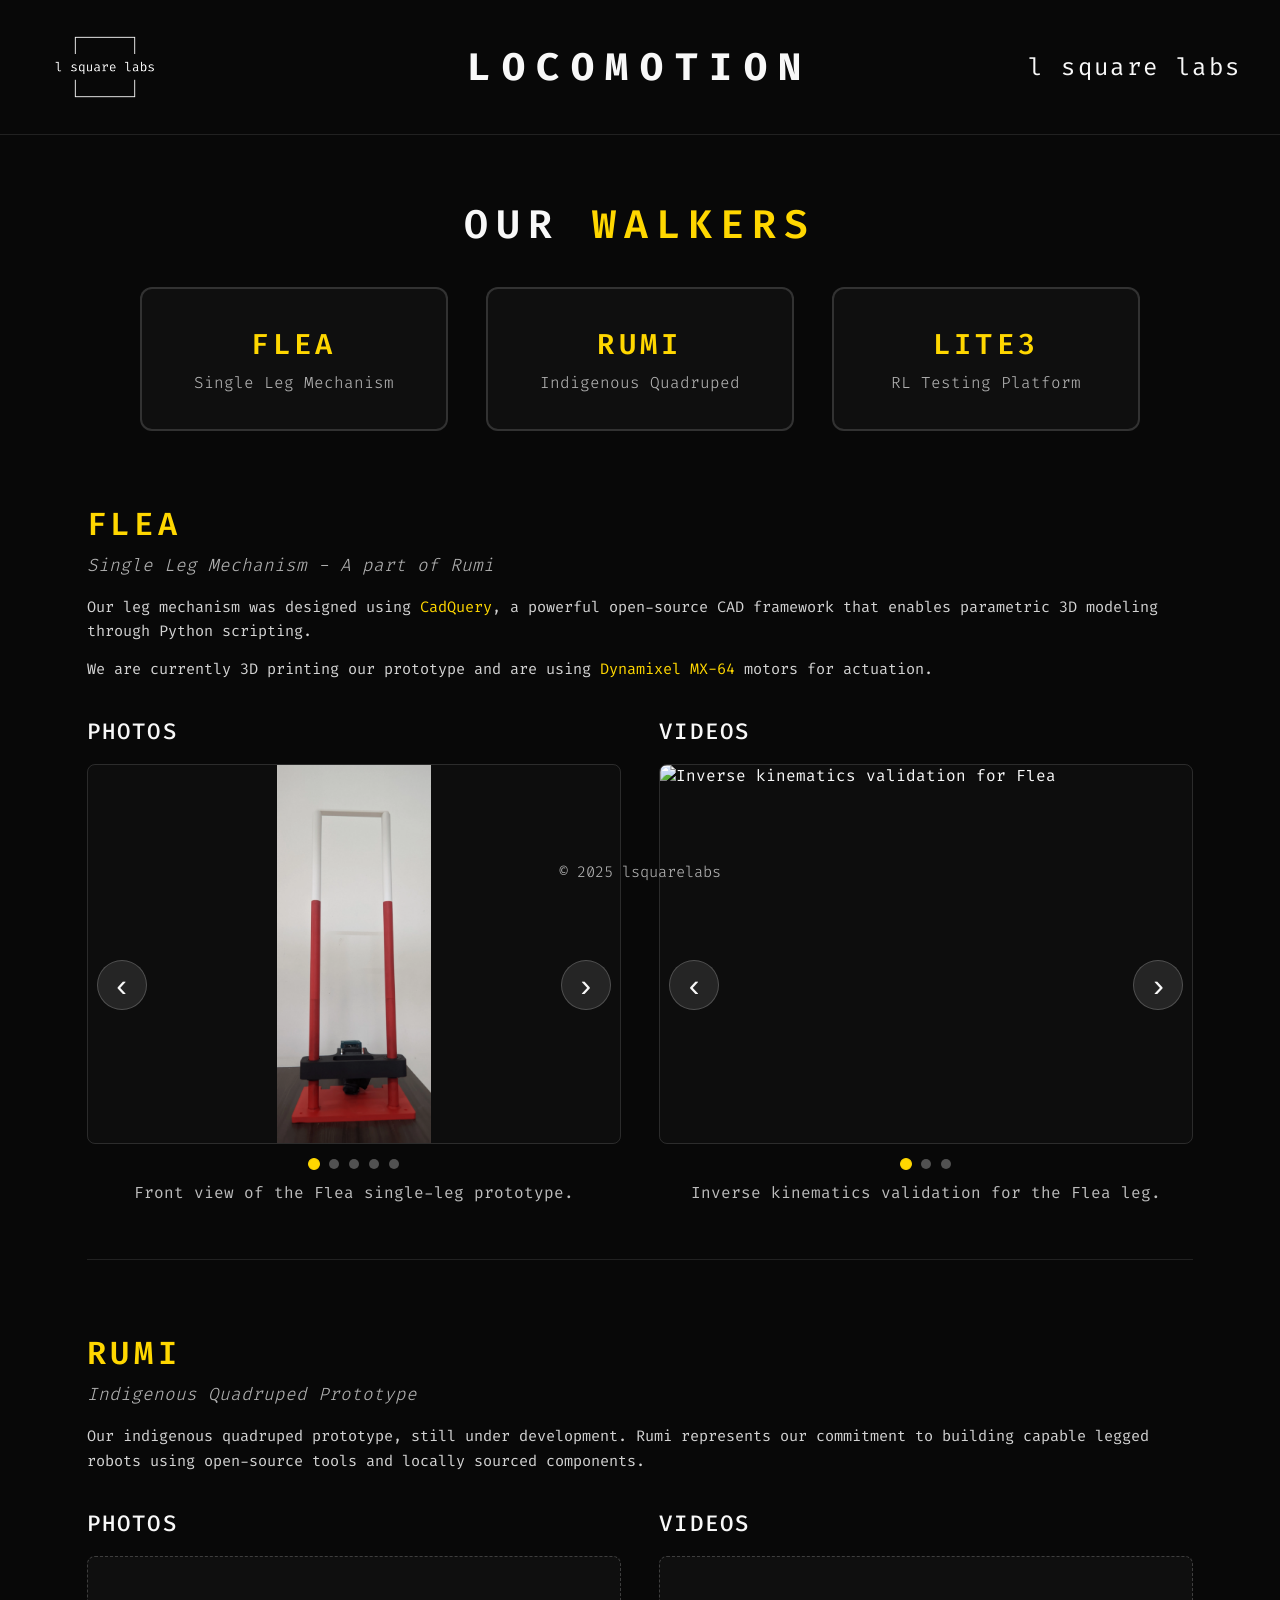
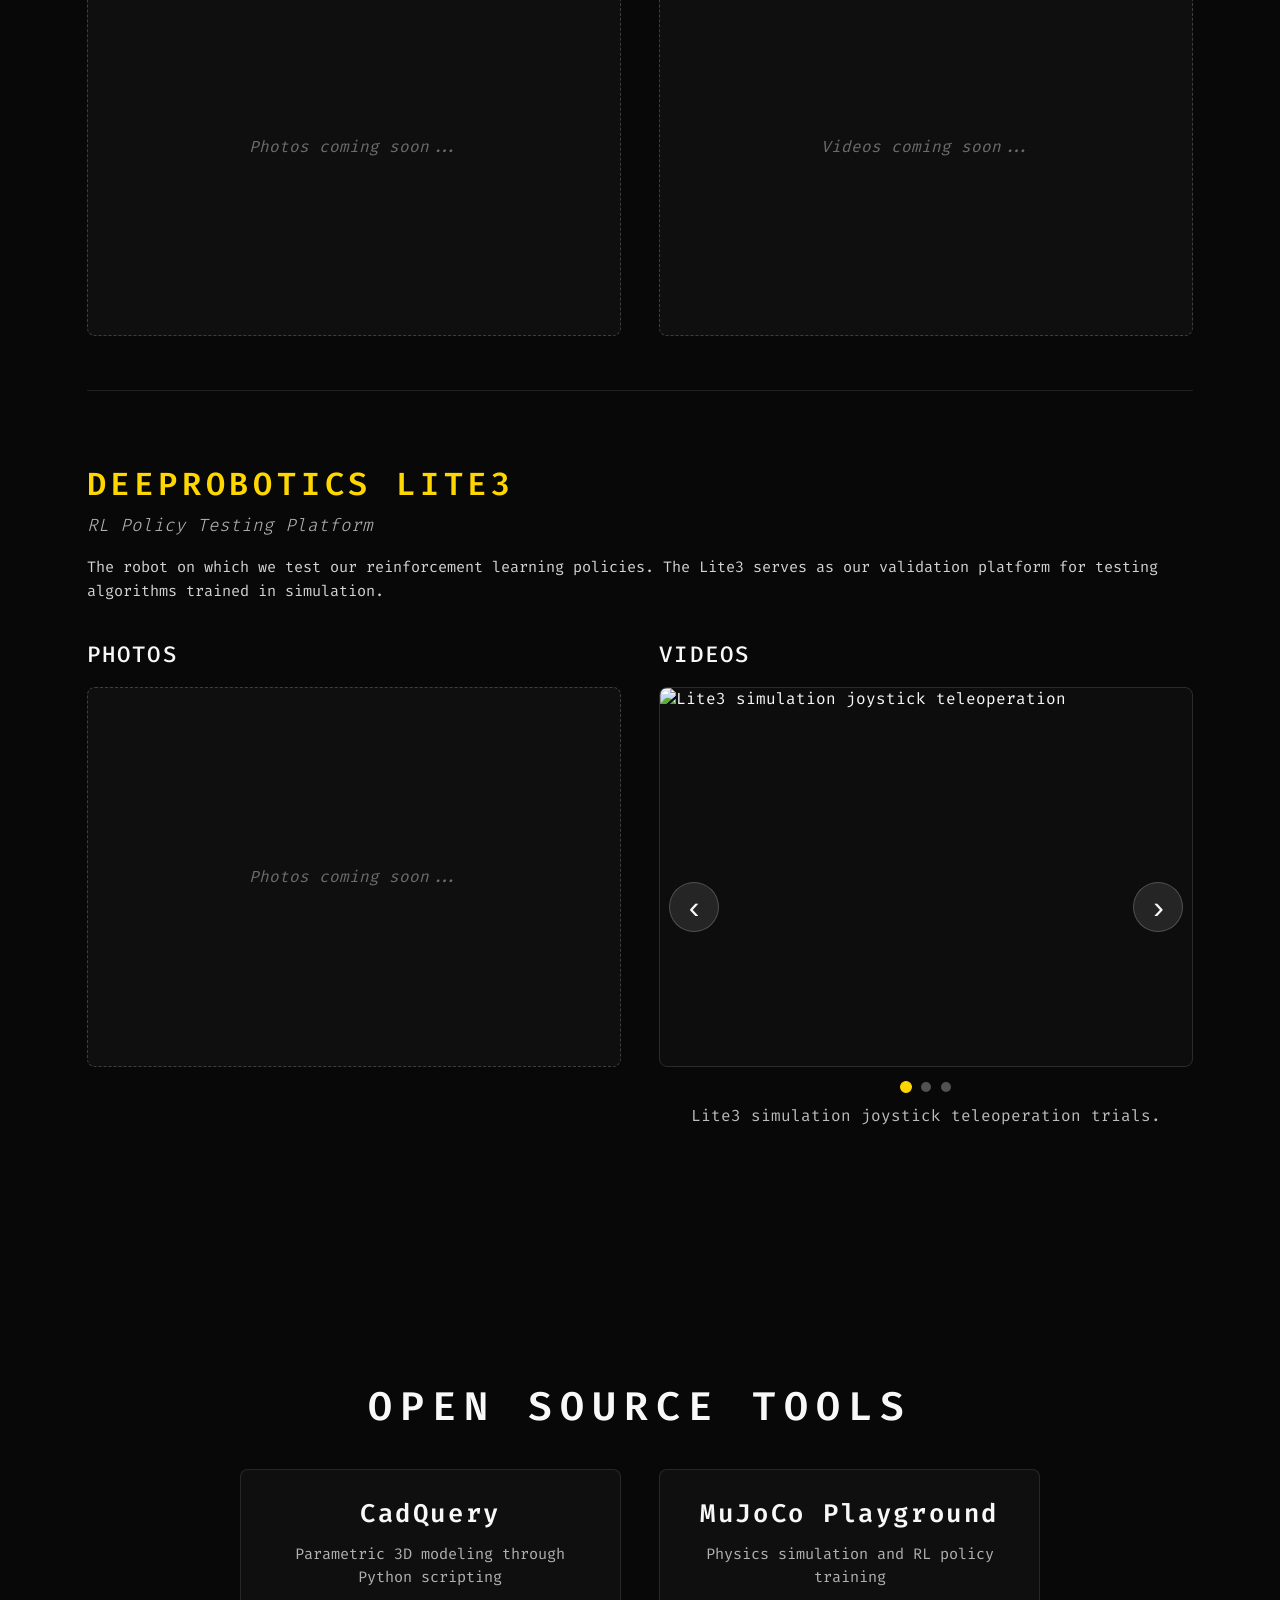
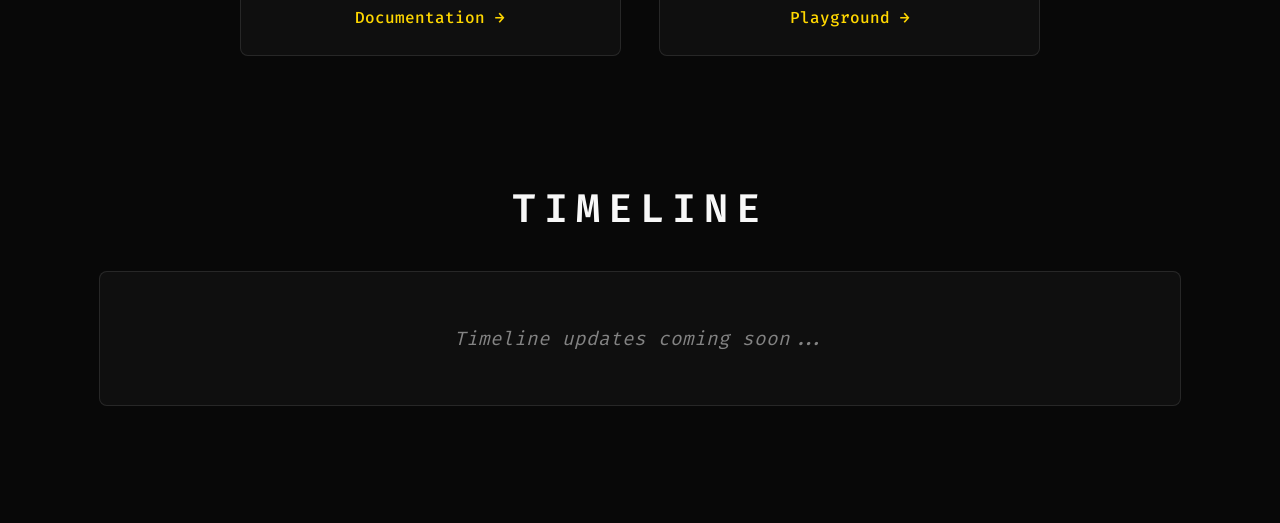
==== index.html @ 4b397a07 "updated projects" ====
<!DOCTYPE html>
<html lang="en">
<head>
    <meta charset="UTF-8">
    <meta name="viewport" content="width=device-width, initial-scale=1.0">
    <title>L Square Labs</title>
    <link rel="preconnect" href="https://fonts.googleapis.com">
    <link rel="preconnect" href="https://fonts.gstatic.com" crossorigin>
    <link href="https://fonts.googleapis.com/css2?family=Fira+Code:wght@300;400;500;600;700&display=swap" rel="stylesheet">
    <link rel="stylesheet" href="styles.css">
</head>
<body>
    <header class="logo">
        <img src="assets/logofinal.png" alt="L Square Labs">
        <h1 class="header-title" id="locomotion-title">LOCOMOTION</h1>
        <span class="logo-text">l square labs</span>
    </header>

    <main class="main-content">
        <!-- Hardware Projects -->
        <section class="hardware-section">
            <h2 class="section-title">Our <span class="gold-text">Walkers</span></h2>

            <!-- Project Navigation -->
            <div class="project-nav">
                <a href="#flea" class="project-nav-card">
                    <h3>Flea</h3>
                    <p>Single Leg Mechanism</p>
                </a>
                <a href="#rumi" class="project-nav-card">
                    <h3>Rumi</h3>
                    <p>Indigenous Quadruped</p>
                </a>
                <a href="#lite3" class="project-nav-card">
                    <h3>Lite3</h3>
                    <p>RL Testing Platform</p>
                </a>
            </div>

            <!-- Single Leg / Flea -->
            <div class="project-container" id="flea">
                <div class="project-header">
                    <h3 class="hardware-title">Flea</h3>
                    <p class="hardware-subtitle">Single Leg Mechanism - A part of Rumi</p>
                </div>
                <div class="project-description">
                    <p>Our leg mechanism was designed using <a href="https://cadquery.readthedocs.io/en/latest/" target="_blank" rel="noopener">CadQuery</a>, a powerful open-source CAD framework that enables parametric 3D modeling through Python scripting.</p>
                    <p>We are currently 3D printing our prototype and are using <a href="https://emanual.robotis.com/docs/en/dxl/mx/mx-64-2/" target="_blank" rel="noopener">Dynamixel MX-64</a> motors for actuation.</p>
                </div>
                <div class="project-media">
                    <div class="media-section photos">
                        <h4 class="media-title">Photos</h4>
                        <div class="carousel" data-carousel="flea-photos">
                            <button class="carousel-btn carousel-btn-left" aria-label="Previous image">‹</button>
                            <div class="carousel-container">
                                <img src="assets/leg/images/front_1.webp" alt="Front view of the Flea leg assembly" class="carousel-img active" data-caption="Front view of the Flea single-leg prototype.">
                                <img src="assets/leg/images/side_1.webp" alt="Side profile of Flea linkage" class="carousel-img" data-caption="Side profile highlighting the linkage geometry.">
                                <img src="assets/leg/images/side_2.webp" alt="Alternate side profile of Flea" class="carousel-img" data-caption="Alternate angle showcasing actuator placement.">
                                <img src="assets/leg/images/sit_1.webp" alt="Flea seated pose" class="carousel-img" data-caption="Flea demonstrating full range in a seated pose.">
                                <img src="assets/leg/images/quad_leg_parts.webp" alt="Exploded view of Flea components" class="carousel-img" data-caption="Exploded layout of the machined and printed components.">
                            </div>
                            <button class="carousel-btn carousel-btn-right" aria-label="Next image">›</button>
                            <div class="carousel-indicators"></div>
                            <div class="carousel-caption"></div>
                        </div>
                    </div>
                    <div class="media-section videos">
                        <h4 class="media-title">Videos</h4>
                        <div class="carousel" data-carousel="flea-gifs">
                            <button class="carousel-btn carousel-btn-left" aria-label="Previous clip">‹</button>
                            <div class="carousel-container">
                                <img src="assets/leg/gifs/inv_kine_final.gif" alt="Inverse kinematics validation for Flea" class="carousel-img active" loading="lazy" data-caption="Inverse kinematics validation for the Flea leg.">
                                <img src="assets/leg/gifs/sim2realalone.gif" alt="Sim-to-real test for single leg balancing" class="carousel-img" loading="lazy" data-caption="Sim-to-real transfer test: single leg balancing routine.">
                                <img src="assets/leg/gifs/sim2realboth.gif" alt="Dual-leg sim-to-real gait experiment" class="carousel-img" loading="lazy" data-caption="Dual-leg gait experiment comparing simulation and reality.">
                            </div>
                            <button class="carousel-btn carousel-btn-right" aria-label="Next clip">›</button>
                            <div class="carousel-indicators"></div>
                            <div class="carousel-caption"></div>
                        </div>
                    </div>
                </div>
            </div>

            <!-- Rumi -->
            <div class="project-container" id="rumi">
                <div class="project-header">
                    <h3 class="hardware-title">Rumi</h3>
                    <p class="hardware-subtitle">Indigenous Quadruped Prototype</p>
                </div>
                <div class="project-description">
                    <p>Our indigenous quadruped prototype, still under development. Rumi represents our commitment to building capable legged robots using open-source tools and locally sourced components.</p>
                </div>
                <div class="project-media">
                    <div class="media-section photos">
                        <h4 class="media-title">Photos</h4>
                        <div class="media-placeholder">
                            <p>Photos coming soon...</p>
                        </div>
                    </div>
                    <div class="media-section videos">
                        <h4 class="media-title">Videos</h4>
                        <div class="media-placeholder">
                            <p>Videos coming soon...</p>
                        </div>
                    </div>
                </div>
            </div>

            <!-- Lite3 -->
            <div class="project-container" id="lite3">
                <div class="project-header">
                    <h3 class="hardware-title">DeepRobotics Lite3</h3>
                    <p class="hardware-subtitle">RL Policy Testing Platform</p>
                </div>
                <div class="project-description">
                    <p>The robot on which we test our reinforcement learning policies. The Lite3 serves as our validation platform for testing algorithms trained in simulation.</p>
                </div>
                <div class="project-media">
                    <div class="media-section photos">
                        <h4 class="media-title">Photos</h4>
                        <div class="media-placeholder">
                            <p>Photos coming soon...</p>
                        </div>
                    </div>
                    <div class="media-section videos">
                        <h4 class="media-title">Videos</h4>
                        <div class="carousel" data-carousel="lite3-gifs">
                            <button class="carousel-btn carousel-btn-left" aria-label="Previous media">‹</button>
                            <div class="carousel-container">
                                <img src="assets/lite3/gifs/deep_robotics_sim_joystick.gif" alt="Lite3 simulation joystick teleoperation" class="carousel-img active" loading="lazy" data-caption="Lite3 simulation joystick teleoperation trials.">
                                <img src="assets/lite3/gifs/quad_deep_robotics_real_joystick.gif" alt="Lite3 real-world joystick teleoperation" class="carousel-img" loading="lazy" data-caption="Real-world joystick control session on Lite3.">
                                <img src="assets/lite3/gifs/Lite3Getup_rollout.gif" alt="Lite3 get-up rollout from prone position" class="carousel-img" loading="lazy" data-caption="Policy rollout: Lite3 autonomously recovers from a fall.">
                            </div>
                            <button class="carousel-btn carousel-btn-right" aria-label="Next media">›</button>
                            <div class="carousel-indicators"></div>
                            <div class="carousel-caption"></div>
                        </div>
                    </div>
                </div>
            </div>
        </section>

        <!-- Open Source Tools -->
        <section class="tools-section">
            <h2 class="section-title">Open Source Tools</h2>
            <div class="tools-grid">
                <div class="tool-card">
                    <h3 class="tool-name">CadQuery</h3>
                    <p class="tool-description">Parametric 3D modeling through Python scripting</p>
                    <a href="https://cadquery.readthedocs.io/en/latest/" target="_blank" rel="noopener" class="tool-link">Documentation →</a>
                </div>
                <div class="tool-card">
                    <h3 class="tool-name">MuJoCo Playground</h3>
                    <p class="tool-description">Physics simulation and RL policy training</p>
                    <a href="https://playground.mujoco.org/" target="_blank" rel="noopener" class="tool-link">Playground →</a>
                </div>
            </div>
        </section>

        <!-- Timeline -->
        <section class="timeline-section">
            <h2 class="section-title">Timeline</h2>
            <div class="timeline-placeholder">
                <p>Timeline updates coming soon...</p>
            </div>
        </section>
    </main>

    <footer class="footer">
        <p>&copy; 2025 lsquarelabs</p>
    </footer>

    <script src="script.js"></script>
</body>
</html>
---- styles.css ----
/* Reset and Base Styles */
* {
    margin: 0;
    padding: 0;
    box-sizing: border-box;
}

:root {
    --color-black: #080808;
    --color-white: #f8f8f8;
    --square-size: 25vw;
    --square-border-width: 0.2vw;
    --logo-width: 12vw;
    --header-height: 15vh;
    --spacing-x: 3vw;
    --spacing-y: 3vh;
}

body {
    background-color: var(--color-black);
    color: var(--color-white);
    font-family: 'Fira Code', monospace;
    cursor: url('data:image/svg+xml;utf8,<svg xmlns="http://www.w3.org/2000/svg" width="24" height="24" viewBox="0 0 24 24" fill="%23f8f8f8" stroke="%23080808" stroke-width="0.5"><path d="M5.5 3.21V20.8c0 .45.54.67.85.35l4.86-4.86a.5.5 0 0 1 .35-.15h6.87a.5.5 0 0 0 .35-.85L6.35 2.85a.5.5 0 0 0-.85.35z"/></svg>') 0 0, auto;
    min-height: 100vh;
    width: 100vw;
}

/* Logo Styles */
.logo {
    position: fixed;
    top: 0;
    left: 0;
    width: 100vw;
    height: var(--header-height);
    display: flex;
    align-items: center;
    justify-content: space-between;
    padding-left: var(--spacing-x);
    padding-right: var(--spacing-x);
    z-index: 100;
    background-color: var(--color-black);
    border-bottom: 1px solid rgba(248, 248, 248, 0.1);
}

.logo img {
    height: 100%;
    width: auto;
    display: block;
    object-fit: contain;
}

.header-title {
    position: absolute;
    left: 50%;
    transform: translateX(-50%);
    font-size: clamp(1.5rem, 3vw, 2.5rem);
    font-weight: 700;
    text-transform: uppercase;
    letter-spacing: 0.3em;
    color: var(--color-white);
    display: flex;
    animation: title-breathe 7.2s ease-in-out infinite;
}

@keyframes title-breathe {
    0%, 100% {
        transform: translateX(-50%) scale(1.0);
    }
    50% {
        transform: translateX(-50%) scale(1.15);
    }
}

.header-title .letter {
    display: inline-block;
}

/* Static state when scrolled */
.header-title.static {
    animation: none !important;
    transform: translateX(-50%) scale(1) !important;
}

.header-title.static .letter {
    animation: none !important;
    transform: none !important;
    color: var(--color-white) !important;
    box-shadow: none !important;
}

/* L and N move together - start at -6px, go to +6px */
.header-title .walk-group-1 {
    animation: walk-group-1 1.2s ease-in-out infinite;
}

@keyframes walk-group-1 {
    0%, 100% {
        transform: translateY(-6px) scale(1.1);
        color: var(--color-white);
        box-shadow: inset 0 0 0 0 transparent;
    }
    50% {
        transform: translateY(6px) scale(0.9);
        color: gold;
        box-shadow: inset 0 -0.3em 0 -0.25em gold;
    }
}

/* Both O's move together - start at +6px, go to -6px */
.header-title .walk-group-2 {
    animation: walk-group-2 1.2s ease-in-out infinite;
}

@keyframes walk-group-2 {
    0%, 100% {
        transform: translateY(6px) scale(0.9);
        color: gold;
        box-shadow: inset 0 -0.3em 0 -0.25em gold;
    }
    50% {
        transform: translateY(-6px) scale(1.1);
        color: var(--color-white);
        box-shadow: inset 0 0 0 0 transparent;
    }
}

/* Middle letters (C, O, M, O, T, I) - rock motion */
/* Move down (+2px) when any leg touches, move up (-2px) when both legs are mid-air */
.header-title .walk-group-3 {
    animation: walk-group-3 1.2s ease-in-out infinite;
}

@keyframes walk-group-3 {
    0%, 50%, 100% {
        transform: translateY(2px);
    }
    25%, 75% {
        transform: translateY(-2px);
    }
}

.logo-text {
    font-size: clamp(1rem, 2vw, 1.5rem);
    font-weight: 400;
    text-transform: lowercase;
    letter-spacing: 0.1em;
    color: var(--color-white);
}

/* Main Content */
.main-content {
    margin-top: var(--header-height);
    padding: var(--spacing-y) var(--spacing-x);
    min-height: calc(100vh - var(--header-height));
    width: 100vw;
    overflow-y: auto;
}

/* Section Styles */
.hardware-section,
.tools-section,
.timeline-section {
    width: 90%;
    margin: 0 auto 6vh auto;
    padding: 4vh 0;
}

.section-title {
    font-size: clamp(1.8rem, 4vw, 2.5rem);
    font-weight: 600;
    text-transform: uppercase;
    letter-spacing: 0.2em;
    margin-bottom: 4vh;
    color: var(--color-white);
    text-align: center;
}

.gold-text {
    color: gold;
}

/* Project Navigation */
.project-nav {
    display: grid;
    grid-template-columns: repeat(auto-fit, minmax(250px, 1fr));
    gap: 3vw;
    margin-bottom: 8vh;
    max-width: 1000px;
    margin-left: auto;
    margin-right: auto;
}

.project-nav-card {
    background-color: rgba(248, 248, 248, 0.03);
    border: 2px solid rgba(248, 248, 248, 0.15);
    border-radius: 12px;
    padding: 4vh 3vw;
    text-align: center;
    text-decoration: none;
    color: var(--color-white);
    transition: all 0.3s ease;
    cursor: pointer;
    position: relative;
    overflow: hidden;
}

.project-nav-card::before {
    content: '';
    position: absolute;
    top: 0;
    left: -100%;
    width: 100%;
    height: 100%;
    background: linear-gradient(90deg, transparent, rgba(255, 215, 0, 0.1), transparent);
    transition: left 0.5s ease;
}

.project-nav-card:hover::before {
    left: 100%;
}

.project-nav-card:hover {
    background-color: rgba(248, 248, 248, 0.08);
    border-color: gold;
    transform: translateY(-5px);
    box-shadow: 0 10px 30px rgba(255, 215, 0, 0.2);
}

.project-nav-card h3 {
    font-size: clamp(1.3rem, 2.5vw, 1.8rem);
    font-weight: 600;
    color: gold;
    margin-bottom: 1vh;
    text-transform: uppercase;
    letter-spacing: 0.15em;
}

.project-nav-card p {
    font-size: clamp(0.85rem, 1.5vw, 1rem);
    color: rgba(248, 248, 248, 0.7);
    font-weight: 300;
}

/* Project Container */
.project-container {
    margin-bottom: 8vh;
    padding-bottom: 6vh;
    border-bottom: 1px solid rgba(248, 248, 248, 0.1);
}

.project-container:last-of-type {
    border-bottom: none;
}

.project-header {
    margin-bottom: 2vh;
}

.hardware-title {
    font-size: clamp(1.5rem, 3vw, 2rem);
    font-weight: 600;
    color: gold;
    margin-bottom: 1vh;
    text-transform: uppercase;
    letter-spacing: 0.15em;
}

.hardware-subtitle {
    font-size: clamp(0.9rem, 1.5vw, 1.1rem);
    font-weight: 300;
    color: rgba(248, 248, 248, 0.7);
    margin-bottom: 2vh;
    font-style: italic;
}

.project-description {
    margin-bottom: 4vh;
    line-height: 1.6;
}

.project-description p {
    font-size: clamp(0.9rem, 1.5vw, 1rem);
    color: rgba(248, 248, 248, 0.85);
    margin-bottom: 1.5vh;
}

.project-description a {
    color: gold;
    text-decoration: none;
    border-bottom: 1px solid transparent;
    transition: border-color 0.3s ease;
}

.project-description a:hover {
    border-bottom-color: gold;
}

/* Project Media Layout */
.project-media {
    display: grid;
    grid-template-columns: 1fr 1fr;
    gap: 3vw;
    margin-top: 3vh;
}

.media-section {
    display: flex;
    flex-direction: column;
}

.media-title {
    font-size: clamp(1.1rem, 2vw, 1.4rem);
    font-weight: 500;
    color: var(--color-white);
    margin-bottom: 2vh;
    text-transform: uppercase;
    letter-spacing: 0.1em;
}

.media-placeholder {
    background-color: rgba(248, 248, 248, 0.03);
    border: 1px dashed rgba(248, 248, 248, 0.2);
    border-radius: 8px;
    display: flex;
    align-items: center;
    justify-content: center;
    min-height: 400px;
}

.media-placeholder p {
    font-size: clamp(0.9rem, 1.5vw, 1rem);
    color: rgba(248, 248, 248, 0.4);
    font-style: italic;
}

/* Carousel Gallery */
.carousel {
    position: relative;
    width: 100%;
}

.carousel-container {
    position: relative;
    width: 100%;
    height: 400px;
    overflow: hidden;
    border-radius: 8px;
    border: 1px solid rgba(248, 248, 248, 0.15);
}

.carousel-img {
    position: absolute;
    width: 100%;
    height: 100%;
    object-fit: contain;
    opacity: 0;
    transition: opacity 0.5s ease-in-out;
    background-color: rgba(248, 248, 248, 0.02);
    pointer-events: none;
}

.carousel-img.active {
    opacity: 1;
    pointer-events: auto;
}

.carousel-btn {
    position: absolute;
    top: 50%;
    transform: translateY(-50%);
    background-color: rgba(248, 248, 248, 0.1);
    color: var(--color-white);
    border: 1px solid rgba(248, 248, 248, 0.2);
    width: 50px;
    height: 50px;
    font-size: 2rem;
    cursor: pointer;
    z-index: 10;
    transition: all 0.3s ease;
    border-radius: 50%;
    display: flex;
    align-items: center;
    justify-content: center;
    line-height: 1;
}

.carousel-btn:hover {
    background-color: rgba(255, 215, 0, 0.2);
    border-color: gold;
    color: gold;
}

.carousel-btn-left {
    left: 10px;
}

.carousel-btn-right {
    right: 10px;
}

.carousel-indicators {
    display: flex;
    justify-content: center;
    gap: 10px;
    margin-top: 15px;
}

.carousel-indicator {
    width: 10px;
    height: 10px;
    border-radius: 50%;
    background-color: rgba(248, 248, 248, 0.3);
    cursor: pointer;
    transition: all 0.3s ease;
    border: 1px solid transparent;
}

.carousel-indicator.active {
    background-color: gold;
    border-color: gold;
    transform: scale(1.2);
}

.carousel-indicator:hover {
    background-color: rgba(255, 215, 0, 0.5);
}

.carousel-caption {
    margin-top: 12px;
    text-align: center;
    font-size: clamp(0.85rem, 1.4vw, 1rem);
    color: rgba(248, 248, 248, 0.75);
    line-height: 1.5;
    min-height: 1.5em;
}

.carousel-caption.hidden {
    display: none;
}

.coming-soon-text {
    font-size: clamp(0.9rem, 1.5vw, 1rem);
    color: rgba(248, 248, 248, 0.5);
    text-align: center;
    padding: 4vh 0;
    font-style: italic;
}

/* Tools Section */
.tools-grid {
    display: grid;
    grid-template-columns: repeat(auto-fit, minmax(280px, 1fr));
    gap: 3vh 3vw;
    max-width: 800px;
    margin: 0 auto;
}

.tool-card {
    background-color: rgba(248, 248, 248, 0.03);
    border: 1px solid rgba(248, 248, 248, 0.1);
    border-radius: 8px;
    padding: 3vh 2vw;
    transition: all 0.3s ease;
    text-align: center;
}

.tool-card:hover {
    background-color: rgba(248, 248, 248, 0.05);
    border-color: gold;
    transform: translateY(-5px);
}

.tool-name {
    font-size: clamp(1.3rem, 2.5vw, 1.6rem);
    font-weight: 600;
    color: var(--color-white);
    margin-bottom: 1.5vh;
    letter-spacing: 0.1em;
}

.tool-description {
    font-size: clamp(0.85rem, 1.4vw, 0.95rem);
    color: rgba(248, 248, 248, 0.7);
    margin-bottom: 2vh;
    line-height: 1.5;
}

.tool-link {
    display: inline-block;
    color: gold;
    text-decoration: none;
    font-size: clamp(0.9rem, 1.5vw, 1rem);
    font-weight: 500;
    transition: transform 0.3s ease;
}

.tool-link:hover {
    transform: translateX(5px);
}

/* Timeline Section */
.timeline-placeholder {
    background-color: rgba(248, 248, 248, 0.03);
    border: 1px solid rgba(248, 248, 248, 0.1);
    border-radius: 8px;
    padding: 6vh 3vw;
    text-align: center;
}

.timeline-placeholder p {
    font-size: clamp(1rem, 1.8vw, 1.2rem);
    color: rgba(248, 248, 248, 0.5);
    font-style: italic;
}

/* Large Desktop (1920px+) */
@media (min-width: 1920px) {
    .hardware-section {
        width: 85%;
        max-width: 1800px;
    }

    .carousel-container {
        height: 500px;
    }

    .media-placeholder {
        min-height: 500px;
    }
}

/* Desktop (1440px - 1919px) */
@media (min-width: 1440px) and (max-width: 1919px) {
    .carousel-container {
        height: 450px;
    }

    .media-placeholder {
        min-height: 450px;
    }
}

/* Laptop/Small Desktop (1024px - 1439px) */
@media (min-width: 1024px) and (max-width: 1439px) {
    .hardware-section {
        width: 92%;
    }

    .carousel-container {
        height: 380px;
    }

    .media-placeholder {
        min-height: 380px;
    }

    .project-description p {
        font-size: clamp(0.85rem, 1.4vw, 0.95rem);
    }
}

/* Tablet Landscape (768px - 1023px) */
@media (min-width: 768px) and (max-width: 1023px) {
    :root {
        --header-height: 13vh;
        --spacing-x: 4vw;
    }

    .hardware-section {
        width: 94%;
    }

    .project-container {
        margin-bottom: 6vh;
        padding-bottom: 5vh;
    }

    .project-media {
        gap: 3vw;
    }

    .carousel-container {
        height: 320px;
    }

    .media-placeholder {
        min-height: 320px;
    }

    .carousel-btn {
        width: 42px;
        height: 42px;
        font-size: 1.6rem;
    }

    .media-title {
        font-size: clamp(1rem, 1.8vw, 1.2rem);
    }

    .tools-grid {
        grid-template-columns: 1fr 1fr;
        gap: 3vh 4vw;
    }

    .section-title {
        font-size: clamp(1.6rem, 3.5vw, 2.2rem);
    }
}

/* 2-element header layout for small screens */
@media (max-width: 599px) {
    .logo-text {
        display: none;
    }

    .logo {
        justify-content: space-between;
    }

    .header-title {
        position: static;
        transform: none;
        font-size: clamp(1rem, 4vw, 1.8rem);
        letter-spacing: 0.2em;
    }
}

/* Tablet Portrait (600px - 767px) */
@media (min-width: 600px) and (max-width: 767px) {
    :root {
        --header-height: 14vh;
        --spacing-x: 5vw;
        --spacing-y: 3vh;
    }

    .hardware-section {
        width: 94%;
    }

    .project-nav {
        grid-template-columns: 1fr;
        gap: 3vh;
        margin-bottom: 6vh;
    }

    .project-nav-card {
        padding: 3vh 5vw;
    }

    .project-container {
        margin-bottom: 7vh;
        padding-bottom: 4vh;
    }

    .project-media {
        grid-template-columns: 1fr;
        gap: 4vh;
    }

    .carousel-container {
        height: 350px;
    }

    .media-placeholder {
        min-height: 280px;
    }

    .carousel-btn {
        width: 40px;
        height: 40px;
        font-size: 1.5rem;
    }

    .carousel-btn-left {
        left: 8px;
    }

    .carousel-btn-right {
        right: 8px;
    }

    .hardware-title {
        font-size: clamp(1.4rem, 4vw, 1.8rem);
    }

    .section-title {
        font-size: clamp(1.5rem, 5vw, 2rem);
        margin-bottom: 3vh;
    }

    .tools-grid {
        grid-template-columns: 1fr;
        gap: 3vh;
    }

    .tool-card {
        padding: 3vh 5vw;
    }
}

/* Mobile Landscape (480px - 599px) */
@media (min-width: 480px) and (max-width: 599px) {
    :root {
        --header-height: 13vh;
        --spacing-x: 5vw;
    }

    .hardware-section {
        width: 95%;
    }

    .project-nav {
        grid-template-columns: 1fr;
        gap: 2.5vh;
        margin-bottom: 5vh;
    }

    .project-nav-card {
        padding: 2.5vh 5vw;
    }

    .project-container {
        margin-bottom: 6vh;
        padding-bottom: 4vh;
    }

    .project-header {
        margin-bottom: 2vh;
    }

    .project-description {
        margin-bottom: 3vh;
    }

    .project-media {
        grid-template-columns: 1fr;
        gap: 3vh;
    }

    .carousel-container {
        height: 280px;
    }

    .media-placeholder {
        min-height: 240px;
    }

    .carousel-btn {
        width: 38px;
        height: 38px;
        font-size: 1.4rem;
    }

    .carousel-btn-left {
        left: 6px;
    }

    .carousel-btn-right {
        right: 6px;
    }

    .carousel-indicators {
        gap: 8px;
        margin-top: 12px;
    }

    .hardware-title {
        font-size: clamp(1.3rem, 5vw, 1.6rem);
        letter-spacing: 0.12em;
    }

    .hardware-subtitle {
        font-size: clamp(0.85rem, 2vw, 1rem);
    }

    .media-title {
        font-size: clamp(1rem, 2.5vw, 1.2rem);
        margin-bottom: 1.5vh;
    }

    .section-title {
        font-size: clamp(1.4rem, 5.5vw, 1.8rem);
        letter-spacing: 0.18em;
    }

    .tool-card {
        padding: 2.5vh 5vw;
    }

    .timeline-placeholder {
        padding: 4vh 5vw;
    }
}

/* Small Mobile Portrait (320px - 479px) */
@media (max-width: 479px) {
    :root {
        --header-height: 12vh;
        --spacing-x: 6vw;
        --spacing-y: 2.5vh;
    }

    body {
        font-size: 14px;
    }

    .hardware-section,
    .tools-section,
    .timeline-section {
        width: 96%;
        padding: 3vh 0;
    }

    .project-container {
        margin-bottom: 5vh;
        padding-bottom: 3vh;
    }

    .project-header {
        margin-bottom: 1.5vh;
    }

    .project-description {
        margin-bottom: 2.5vh;
    }

    .project-description p {
        font-size: clamp(0.8rem, 3vw, 0.9rem);
        line-height: 1.5;
        margin-bottom: 1.2vh;
    }

    .project-media {
        grid-template-columns: 1fr;
        gap: 3vh;
        margin-top: 2vh;
    }

    .carousel-container {
        height: 240px;
    }

    .media-placeholder {
        min-height: 200px;
    }

    .carousel-btn {
        width: 32px;
        height: 32px;
        font-size: 1.2rem;
    }

    .carousel-btn-left {
        left: 5px;
    }

    .carousel-btn-right {
        right: 5px;
    }

    .carousel-indicators {
        gap: 6px;
        margin-top: 10px;
    }

    .carousel-indicator {
        width: 7px;
        height: 7px;
    }

    .hardware-title {
        font-size: clamp(1.2rem, 5.5vw, 1.5rem);
        letter-spacing: 0.1em;
        margin-bottom: 0.8vh;
    }

    .hardware-subtitle {
        font-size: clamp(0.75rem, 2.5vw, 0.9rem);
        margin-bottom: 1.5vh;
    }

    .media-title {
        font-size: clamp(0.95rem, 3vw, 1.1rem);
        margin-bottom: 1.2vh;
        letter-spacing: 0.08em;
    }

    .section-title {
        font-size: clamp(1.3rem, 6vw, 1.6rem);
        letter-spacing: 0.15em;
        margin-bottom: 2.5vh;
    }

    .tool-card {
        padding: 2.5vh 6vw;
    }

    .tool-name {
        font-size: clamp(1.1rem, 3.5vw, 1.3rem);
        margin-bottom: 1.2vh;
    }

    .tool-description {
        font-size: clamp(0.75rem, 2.2vw, 0.85rem);
        margin-bottom: 1.5vh;
    }

    .tool-link {
        font-size: clamp(0.8rem, 2.5vw, 0.9rem);
    }

    .timeline-placeholder {
        padding: 3vh 6vw;
    }

    .footer p {
        font-size: clamp(0.7rem, 2vw, 0.85rem);
    }
}

/* Extra Small Mobile (max 359px) */
@media (max-width: 359px) {
    :root {
        --header-height: 11vh;
        --spacing-x: 5vw;
    }

    .hardware-section,
    .tools-section,
    .timeline-section {
        width: 98%;
    }

    .carousel-container {
        height: 200px;
    }

    .media-placeholder {
        min-height: 180px;
    }

    .carousel-btn {
        width: 28px;
        height: 28px;
        font-size: 1rem;
    }

    .hardware-title {
        font-size: clamp(1.1rem, 6vw, 1.3rem);
    }

    .section-title {
        font-size: clamp(1.2rem, 7vw, 1.4rem);
    }

    .project-description p {
        font-size: clamp(0.75rem, 3.5vw, 0.85rem);
    }
}

/* Landscape Mobile (short height) */
@media (max-height: 600px) and (orientation: landscape) {
    :root {
        --header-height: 18vh;
        --spacing-y: 2vh;
    }

    .project-container {
        margin-bottom: 4vh;
        padding-bottom: 3vh;
    }

    .project-media {
        grid-template-columns: 1fr 1fr;
        gap: 3vw;
    }

    .carousel-container {
        height: 50vh;
    }

    .media-placeholder {
        min-height: 50vh;
    }

    .section-title {
        font-size: clamp(1.2rem, 4vh, 1.8rem);
        margin-bottom: 2vh;
    }

    .hardware-title {
        font-size: clamp(1rem, 3.5vh, 1.5rem);
    }

    .project-description {
        margin-bottom: 2vh;
    }

    .project-description p {
        font-size: clamp(0.8rem, 2.5vh, 0.95rem);
        margin-bottom: 1vh;
    }

    .media-title {
        font-size: clamp(0.9rem, 2.8vh, 1.1rem);
        margin-bottom: 1vh;
    }

    .carousel-btn {
        width: 36px;
        height: 36px;
        font-size: 1.3rem;
    }

    .tools-grid {
        grid-template-columns: 1fr 1fr;
    }

    .tool-card {
        padding: 2vh 3vw;
    }

    .timeline-placeholder {
        padding: 3vh 4vw;
    }
}

/* Very Short Landscape (max 400px height) */
@media (max-height: 400px) and (orientation: landscape) {
    :root {
        --header-height: 22vh;
    }

    .hardware-section,
    .tools-section,
    .timeline-section {
        padding: 2vh 0;
    }

    .project-container {
        margin-bottom: 3vh;
        padding-bottom: 2vh;
    }

    .carousel-container {
        height: 45vh;
    }

    .media-placeholder {
        min-height: 45vh;
    }

    .section-title {
        font-size: clamp(1rem, 4.5vh, 1.4rem);
        margin-bottom: 1.5vh;
    }

    .carousel-btn {
        width: 30px;
        height: 30px;
        font-size: 1.1rem;
    }
}

/* Footer Styles */
.footer {
    position: fixed;
    bottom: 0;
    left: 0;
    width: 100vw;
    padding: 2vh 3vw;
    text-align: center;
    z-index: 100;
}

.footer p {
    font-size: clamp(0.75rem, 1.2vw, 1rem);
    font-weight: 300;
    color: var(--color-white);
    opacity: 0.7;
}
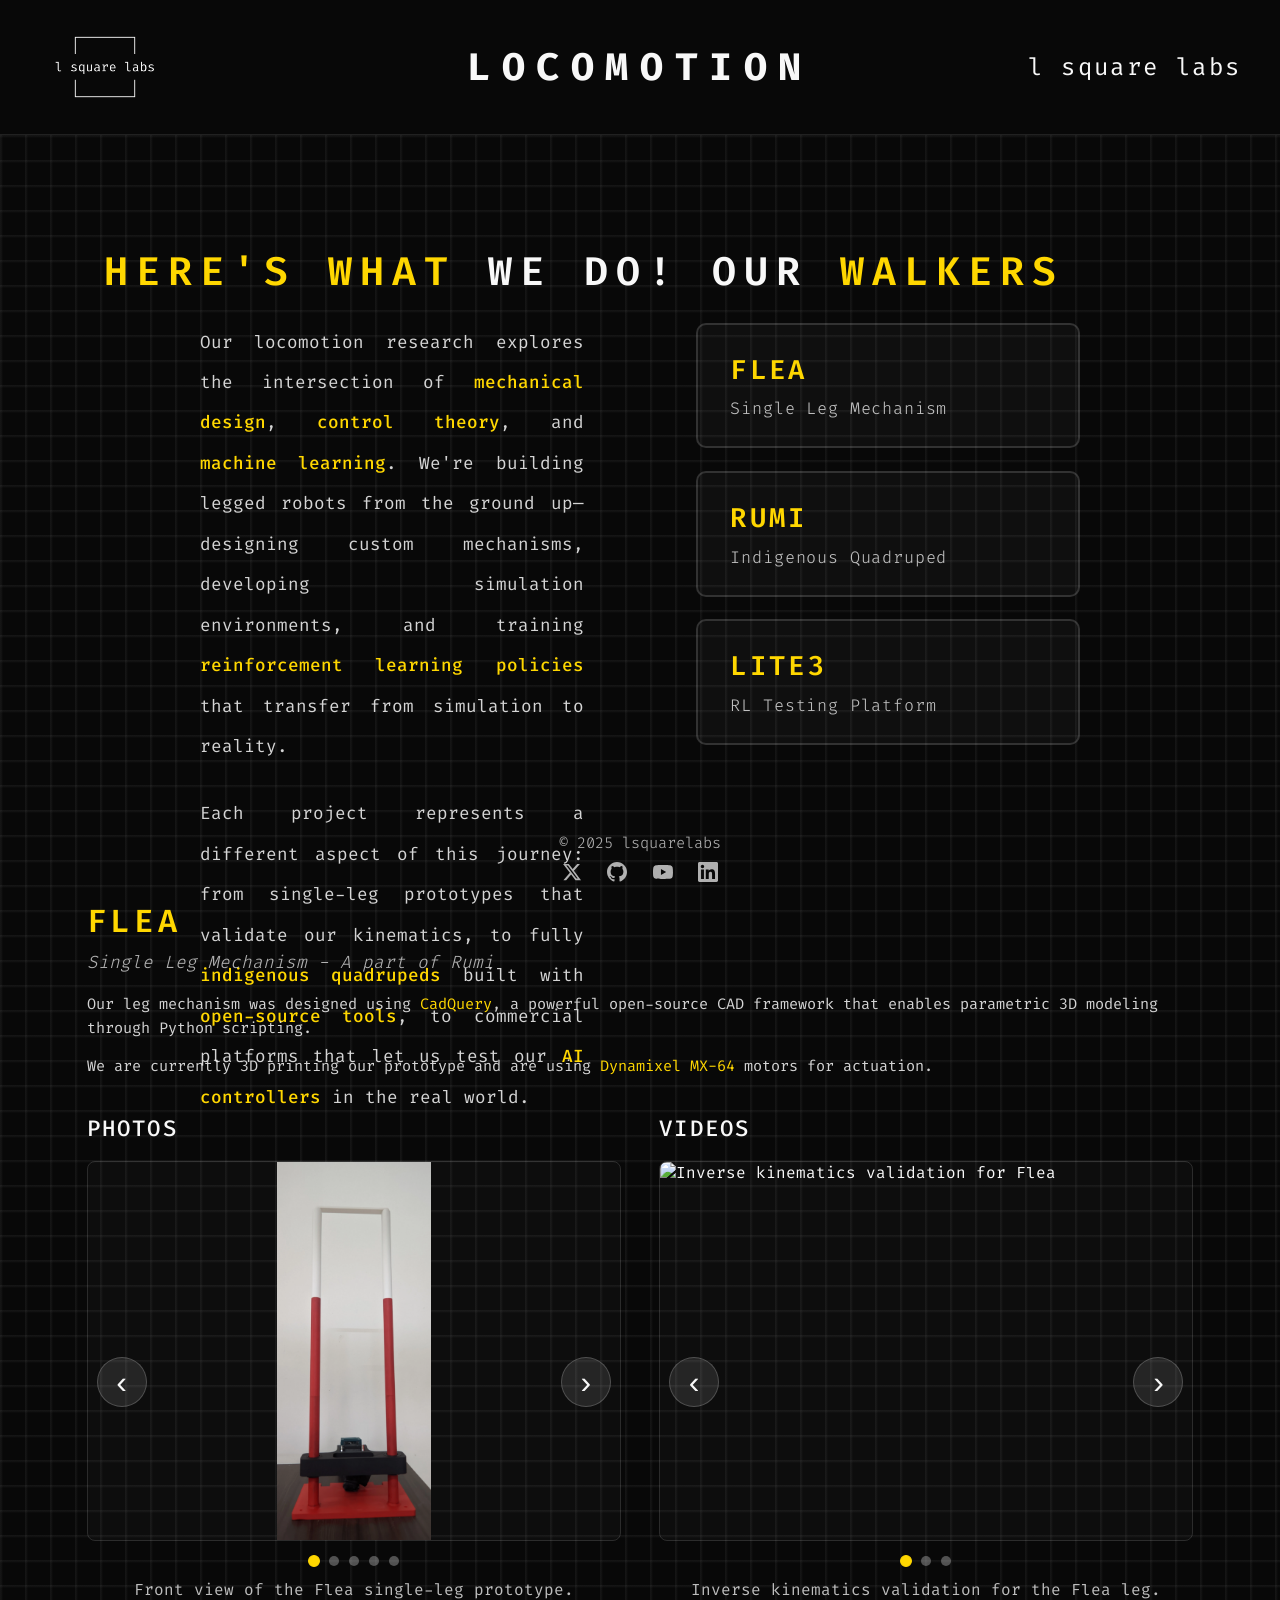
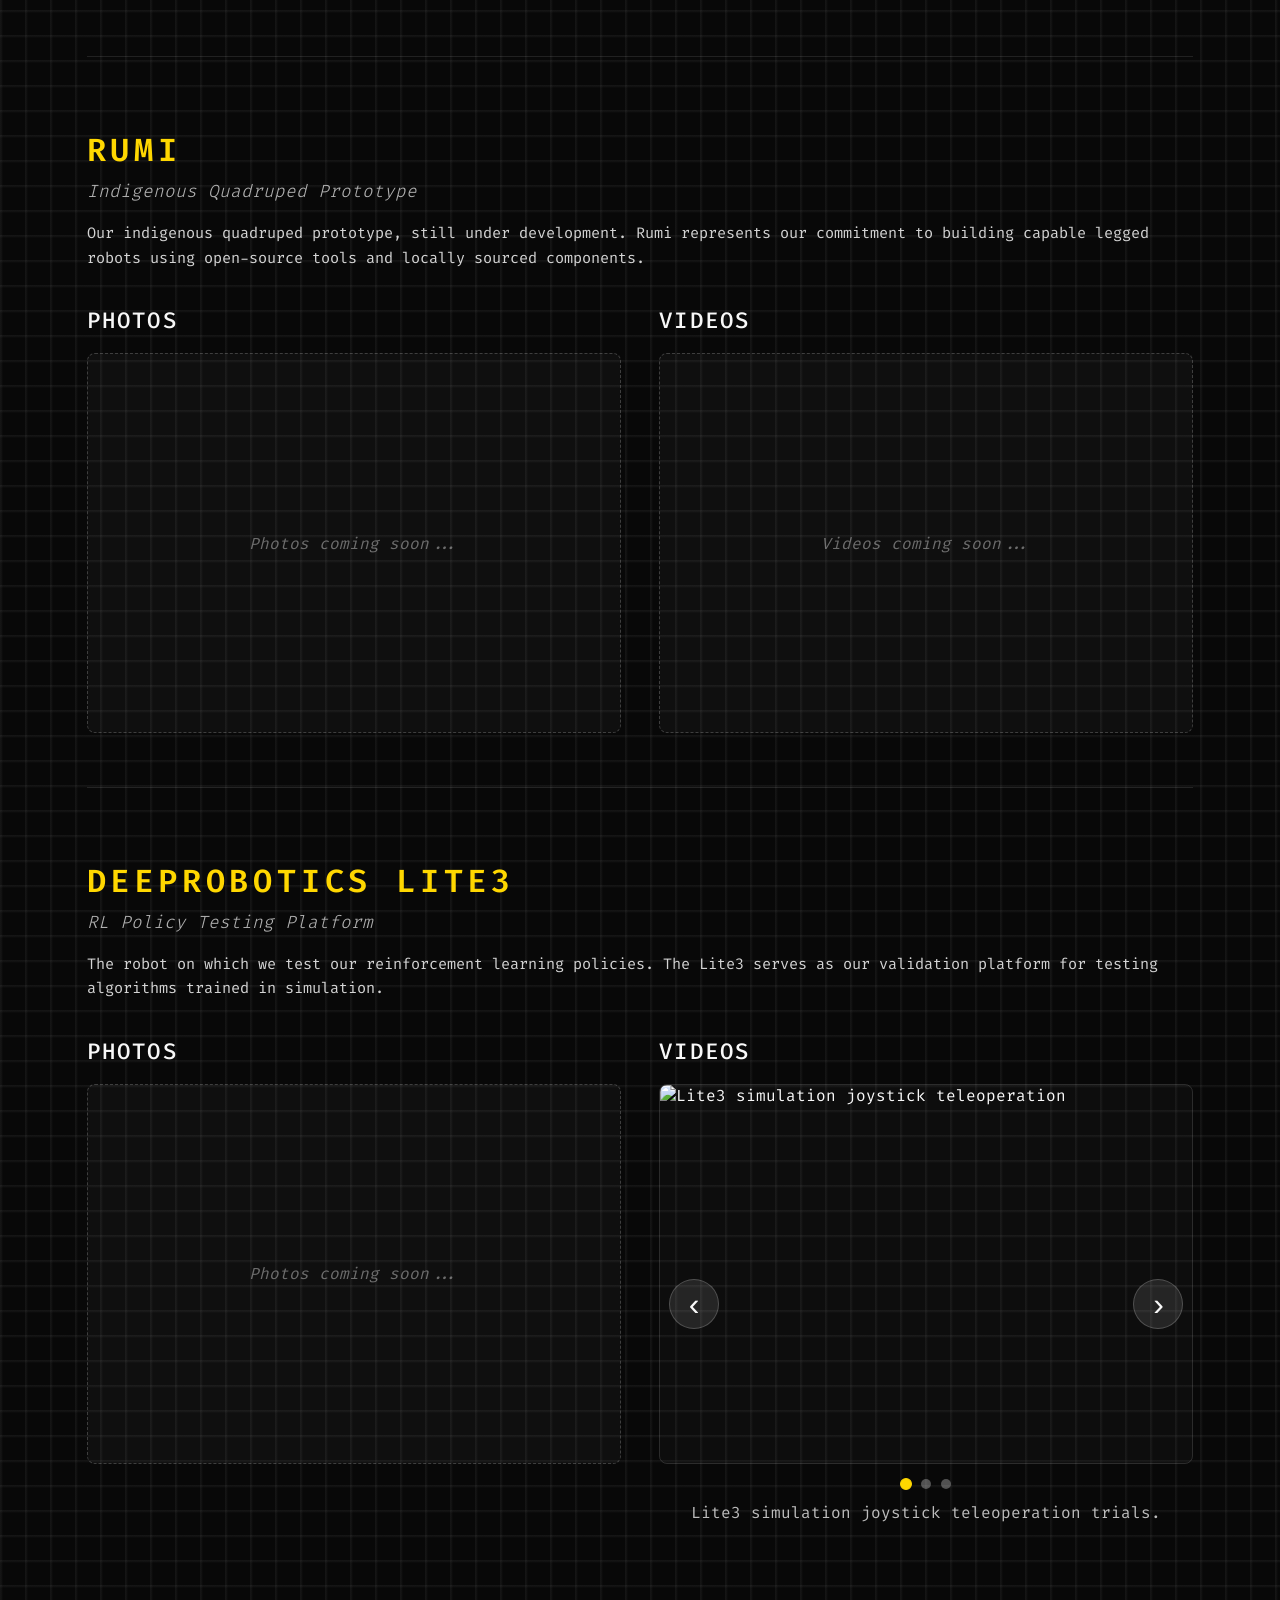
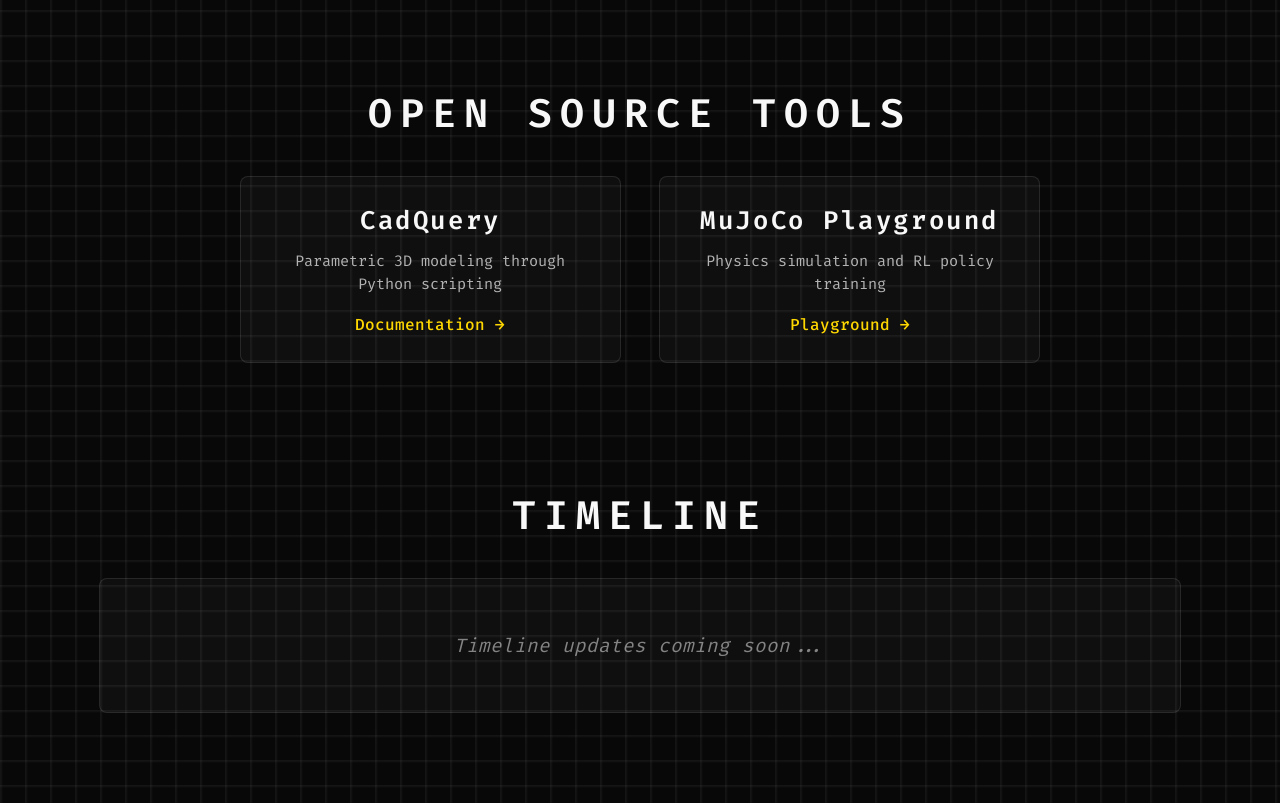
==== commit 4f64e946: "Added intro section" ====
--- a/index.html
+++ b/index.html
@@ -11,30 +11,43 @@
 </head>
 <body>
     <header class="logo">
-        <img src="assets/logofinal.png" alt="L Square Labs">
+        <a href="https://www.lsquarelabs.com" class="logo-link" target="_blank" rel="noopener">
+            <img src="assets/logofinal.png" alt="L Square Labs">
+        </a>
         <h1 class="header-title" id="locomotion-title">LOCOMOTION</h1>
-        <span class="logo-text">l square labs</span>
+        <a href="https://www.lsquarelabs.com" class="logo-link" target="_blank" rel="noopener">
+            <span class="logo-text">l square labs</span>
+        </a>
     </header>
 
     <main class="main-content">
         <!-- Hardware Projects -->
         <section class="hardware-section">
-            <h2 class="section-title">Our <span class="gold-text">Walkers</span></h2>
-
-            <!-- Project Navigation -->
-            <div class="project-nav">
-                <a href="#flea" class="project-nav-card">
-                    <h3>Flea</h3>
-                    <p>Single Leg Mechanism</p>
-                </a>
-                <a href="#rumi" class="project-nav-card">
-                    <h3>Rumi</h3>
-                    <p>Indigenous Quadruped</p>
-                </a>
-                <a href="#lite3" class="project-nav-card">
-                    <h3>Lite3</h3>
-                    <p>RL Testing Platform</p>
-                </a>
+            <!-- Two-column layout for intro and navigation -->
+            <div class="walkers-intro-section">
+                <div class="walkers-text">
+                    <h3 class="walkers-heading">Here's what <span class="white-text">we do!</span></h3>
+                    <p>Our locomotion research explores the intersection of <span class="highlight">mechanical design</span>, <span class="highlight">control theory</span>, and <span class="highlight">machine learning</span>. We're building legged robots from the ground up—designing custom mechanisms, developing simulation environments, and training <span class="highlight">reinforcement learning policies</span> that transfer from simulation to reality.</p>
+                    <p>Each project represents a different aspect of this journey: from single-leg prototypes that validate our kinematics, to fully <span class="highlight">indigenous quadrupeds</span> built with <span class="highlight">open-source tools</span>, to commercial platforms that let us test our <span class="highlight">AI controllers</span> in the real world.</p>
+                </div>
+                <div class="walkers-nav-wrapper">
+                    <h2 class="section-title">Our <span class="gold-text">Walkers</span></h2>
+                    <!-- Project Navigation -->
+                    <div class="project-nav">
+                        <a href="#flea" class="project-nav-card">
+                            <h3>Flea</h3>
+                            <p>Single Leg Mechanism</p>
+                        </a>
+                        <a href="#rumi" class="project-nav-card">
+                            <h3>Rumi</h3>
+                            <p>Indigenous Quadruped</p>
+                        </a>
+                        <a href="#lite3" class="project-nav-card">
+                            <h3>Lite3</h3>
+                            <p>RL Testing Platform</p>
+                        </a>
+                    </div>
+                </div>
             </div>
 
             <!-- Single Leg / Flea -->
@@ -168,6 +181,28 @@
 
     <footer class="footer">
         <p>&copy; 2025 lsquarelabs</p>
+        <div class="social-links">
+            <a href="https://x.com/lsquarelabs" target="_blank" rel="noopener" aria-label="X (Twitter)">
+                <svg xmlns="http://www.w3.org/2000/svg" width="24" height="24" viewBox="0 0 24 24" fill="currentColor">
+                    <path d="M18.244 2.25h3.308l-7.227 8.26 8.502 11.24H16.17l-5.214-6.817L4.99 21.75H1.68l7.73-8.835L1.254 2.25H8.08l4.713 6.231zm-1.161 17.52h1.833L7.084 4.126H5.117z"/>
+                </svg>
+            </a>
+            <a href="https://github.com/lsquarelabs" target="_blank" rel="noopener" aria-label="GitHub">
+                <svg xmlns="http://www.w3.org/2000/svg" width="24" height="24" viewBox="0 0 24 24" fill="currentColor">
+                    <path d="M12 0c-6.626 0-12 5.373-12 12 0 5.302 3.438 9.8 8.207 11.387.599.111.793-.261.793-.577v-2.234c-3.338.726-4.033-1.416-4.033-1.416-.546-1.387-1.333-1.756-1.333-1.756-1.089-.745.083-.729.083-.729 1.205.084 1.839 1.237 1.839 1.237 1.07 1.834 2.807 1.304 3.492.997.107-.775.418-1.305.762-1.604-2.665-.305-5.467-1.334-5.467-5.931 0-1.311.469-2.381 1.236-3.221-.124-.303-.535-1.524.117-3.176 0 0 1.008-.322 3.301 1.23.957-.266 1.983-.399 3.003-.404 1.02.005 2.047.138 3.006.404 2.291-1.552 3.297-1.23 3.297-1.23.653 1.653.242 2.874.118 3.176.77.84 1.235 1.911 1.235 3.221 0 4.609-2.807 5.624-5.479 5.921.43.372.823 1.102.823 2.222v3.293c0 .319.192.694.801.576 4.765-1.589 8.199-6.086 8.199-11.386 0-6.627-5.373-12-12-12z"/>
+                </svg>
+            </a>
+            <a href="https://youtube.com/@lsquarelabs" target="_blank" rel="noopener" aria-label="YouTube">
+                <svg xmlns="http://www.w3.org/2000/svg" width="24" height="24" viewBox="0 0 24 24" fill="currentColor">
+                    <path d="M23.498 6.186a3.016 3.016 0 0 0-2.122-2.136C19.505 3.545 12 3.545 12 3.545s-7.505 0-9.377.505A3.017 3.017 0 0 0 .502 6.186C0 8.07 0 12 0 12s0 3.93.502 5.814a3.016 3.016 0 0 0 2.122 2.136c1.871.505 9.376.505 9.376.505s7.505 0 9.377-.505a3.015 3.015 0 0 0 2.122-2.136C24 15.93 24 12 24 12s0-3.93-.502-5.814zM9.545 15.568V8.432L15.818 12l-6.273 3.568z"/>
+                </svg>
+            </a>
+            <a href="https://linkedin.com/company/lsquarelabs" target="_blank" rel="noopener" aria-label="LinkedIn">
+                <svg xmlns="http://www.w3.org/2000/svg" width="24" height="24" viewBox="0 0 24 24" fill="currentColor">
+                    <path d="M20.447 20.452h-3.554v-5.569c0-1.328-.027-3.037-1.852-3.037-1.853 0-2.136 1.445-2.136 2.939v5.667H9.351V9h3.414v1.561h.046c.477-.9 1.637-1.85 3.37-1.85 3.601 0 4.267 2.37 4.267 5.455v6.286zM5.337 7.433c-1.144 0-2.063-.926-2.063-2.065 0-1.138.92-2.063 2.063-2.063 1.14 0 2.064.925 2.064 2.063 0 1.139-.925 2.065-2.064 2.065zm1.782 13.019H3.555V9h3.564v11.452zM22.225 0H1.771C.792 0 0 .774 0 1.729v20.542C0 23.227.792 24 1.771 24h20.451C23.2 24 24 23.227 24 22.271V1.729C24 .774 23.2 0 22.222 0h.003z"/>
+                </svg>
+            </a>
+        </div>
     </footer>
 
     <script src="script.js"></script>
--- a/styles.css
+++ b/styles.css
@@ -42,6 +42,19 @@
     border-bottom: 1px solid rgba(248, 248, 248, 0.1);
 }
 
+.logo-link {
+    text-decoration: none;
+    color: inherit;
+    transition: opacity 0.3s ease;
+    height: 100%;
+    display: flex;
+    align-items: center;
+}
+
+.logo-link:hover {
+    opacity: 0.7;
+}
+
 .logo img {
     height: 100%;
     width: auto;
@@ -150,14 +163,26 @@
 /* Main Content */
 .main-content {
     margin-top: var(--header-height);
-    padding: var(--spacing-y) var(--spacing-x);
+    padding: 0 var(--spacing-x);
+    padding-top: 0;
     min-height: calc(100vh - var(--header-height));
     width: 100vw;
     overflow-y: auto;
+    background-image:
+        linear-gradient(rgba(248, 248, 248, 0.05) 1px, transparent 3px),
+        linear-gradient(90deg, rgba(248, 248, 248, 0.05) 1px, transparent 3px);
+    background-size: 25px 25px;
+    background-position: 0 0, 0 0;
 }
 
 /* Section Styles */
-.hardware-section,
+.hardware-section {
+    width: 90%;
+    margin: 0 auto 6vh auto;
+    padding: 0;
+    padding-top: 0;
+}
+
 .tools-section,
 .timeline-section {
     width: 90%;
@@ -179,66 +204,145 @@
     color: gold;
 }
 
+/* Walkers Intro Section - Two Column Layout */
+.walkers-intro-section {
+    display: flex;
+    justify-content: space-evenly;
+    align-items: center;
+    height: calc(100vh - var(--header-height));
+    margin-bottom: 0;
+    padding: 0;
+}
+
+.walkers-text {
+    width: 30vw;
+    height: 60vh;
+    display: flex;
+    flex-direction: column;
+    justify-content: flex-start;
+    align-items: center;
+    gap: 3vh;
+}
+
+.walkers-heading {
+    font-size: clamp(1.8rem, 4vw, 2.5rem);
+    font-weight: 600;
+    color: gold;
+    text-transform: uppercase;
+    letter-spacing: 0.2em;
+    margin: 0;
+    white-space: nowrap;
+    line-height: 1.2;
+}
+
+.walkers-heading .white-text {
+    color: var(--color-white);
+}
+
+.walkers-text p {
+    font-size: clamp(0.95rem, 1.5vw, 1.1rem);
+    color: rgba(248, 248, 248, 0.85);
+    line-height: 2.3;
+    text-align: justify;
+    margin: 0;
+}
+
+.walkers-text .highlight {
+    color: gold;
+    font-weight: 500;
+}
+
+.walkers-nav-wrapper {
+    width: 30vw;
+    height: 60vh;
+    display: flex;
+    flex-direction: column;
+    justify-content: flex-start;
+    align-items: center;
+    gap: 3vh;
+}
+
+.walkers-nav-wrapper .section-title {
+    margin: 0;
+    white-space: nowrap;
+    text-align: center;
+    line-height: 1.2;
+}
+
 /* Project Navigation */
 .project-nav {
-    display: grid;
-    grid-template-columns: repeat(auto-fit, minmax(250px, 1fr));
-    gap: 3vw;
-    margin-bottom: 8vh;
-    max-width: 1000px;
-    margin-left: auto;
-    margin-right: auto;
+    display: flex;
+    flex-direction: column;
+    gap: 2.5vh;
+    width: 100%;
+    max-width: 450px;
 }
 
 .project-nav-card {
-    background-color: rgba(248, 248, 248, 0.03);
+    background: rgba(248, 248, 248, 0.03);
     border: 2px solid rgba(248, 248, 248, 0.15);
-    border-radius: 12px;
-    padding: 4vh 3vw;
-    text-align: center;
+    border-radius: 10px;
+    padding: 3vh 2.5vw;
+    text-align: left;
     text-decoration: none;
     color: var(--color-white);
-    transition: all 0.3s ease;
+    transition: all 0.3s cubic-bezier(0.4, 0, 0.2, 1);
     cursor: pointer;
     position: relative;
-    overflow: hidden;
-}
-
-.project-nav-card::before {
-    content: '';
+    display: flex;
+    flex-direction: column;
+    gap: 0.8vh;
+}
+
+.project-nav-card::after {
+    content: '→';
     position: absolute;
-    top: 0;
-    left: -100%;
-    width: 100%;
-    height: 100%;
-    background: linear-gradient(90deg, transparent, rgba(255, 215, 0, 0.1), transparent);
-    transition: left 0.5s ease;
-}
-
-.project-nav-card:hover::before {
-    left: 100%;
+    right: 2.5vw;
+    top: 50%;
+    transform: translateY(-50%) translateX(-10px);
+    font-size: clamp(1.5rem, 2.5vw, 2rem);
+    color: gold;
+    opacity: 0;
+    transition: all 0.3s cubic-bezier(0.4, 0, 0.2, 1);
 }
 
 .project-nav-card:hover {
-    background-color: rgba(248, 248, 248, 0.08);
+    background: rgba(248, 248, 248, 0.08);
     border-color: gold;
-    transform: translateY(-5px);
-    box-shadow: 0 10px 30px rgba(255, 215, 0, 0.2);
+    transform: scale(1.02);
+    box-shadow: 0 8px 24px rgba(255, 215, 0, 0.15);
+}
+
+.project-nav-card:hover::after {
+    opacity: 1;
+    transform: translateY(-50%) translateX(0);
 }
 
 .project-nav-card h3 {
-    font-size: clamp(1.3rem, 2.5vw, 1.8rem);
+    font-size: clamp(1.4rem, 2.2vw, 1.7rem);
     font-weight: 600;
     color: gold;
-    margin-bottom: 1vh;
+    margin-bottom: 0.3vh;
     text-transform: uppercase;
-    letter-spacing: 0.15em;
+    letter-spacing: 0.12em;
+    transition: color 0.3s ease;
+}
+
+.project-nav-card:hover h3 {
+    color: rgba(255, 215, 0, 1);
+    text-shadow: 0 0 20px rgba(255, 215, 0, 0.3);
 }
 
 .project-nav-card p {
-    font-size: clamp(0.85rem, 1.5vw, 1rem);
-    color: rgba(248, 248, 248, 0.7);
+    font-size: clamp(0.9rem, 1.4vw, 1.05rem);
+    color: rgba(248, 248, 248, 0.75);
     font-weight: 300;
+    letter-spacing: 0.05em;
+    transition: color 0.3s ease;
+}
+
+.project-nav-card:hover p {
+    color: rgba(248, 248, 248, 0.9);
 }
 
 /* Project Container */
@@ -570,6 +674,27 @@
         width: 94%;
     }
 
+    .walkers-intro-section {
+        grid-template-columns: 1fr;
+        gap: 4vh;
+        margin-bottom: 6vh;
+        min-height: auto;
+        padding: 3vh 0;
+    }
+
+    .walkers-text {
+        padding-right: 0;
+    }
+
+    .walkers-text p {
+        text-align: left;
+        font-size: clamp(1rem, 1.7vw, 1.15rem);
+    }
+
+    .walkers-heading {
+        font-size: clamp(1.3rem, 2vw, 1.6rem);
+    }
+
     .project-container {
         margin-bottom: 6vh;
         padding-bottom: 5vh;
@@ -637,10 +762,29 @@
         width: 94%;
     }
 
+    .walkers-intro-section {
+        grid-template-columns: 1fr;
+        gap: 4vh;
+        margin-bottom: 5vh;
+        min-height: auto;
+        padding: 3vh 0;
+    }
+
+    .walkers-text {
+        padding-right: 0;
+    }
+
+    .walkers-text p {
+        text-align: left;
+        font-size: clamp(0.95rem, 2vw, 1.05rem);
+    }
+
+    .walkers-heading {
+        font-size: clamp(1.2rem, 3vw, 1.5rem);
+    }
+
     .project-nav {
-        grid-template-columns: 1fr;
-        gap: 3vh;
-        margin-bottom: 6vh;
+        gap: 2.5vh;
     }
 
     .project-nav-card {
@@ -709,10 +853,29 @@
         width: 95%;
     }
 
+    .walkers-intro-section {
+        grid-template-columns: 1fr;
+        gap: 3vh;
+        margin-bottom: 4vh;
+        min-height: auto;
+        padding: 2.5vh 0;
+    }
+
+    .walkers-text {
+        padding-right: 0;
+    }
+
+    .walkers-text p {
+        text-align: left;
+        font-size: clamp(0.9rem, 2.2vw, 1rem);
+    }
+
+    .walkers-heading {
+        font-size: clamp(1.15rem, 3.5vw, 1.4rem);
+    }
+
     .project-nav {
-        grid-template-columns: 1fr;
-        gap: 2.5vh;
-        margin-bottom: 5vh;
+        gap: 2vh;
     }
 
     .project-nav-card {
@@ -809,6 +972,36 @@
     .timeline-section {
         width: 96%;
         padding: 3vh 0;
+    }
+
+    .walkers-intro-section {
+        grid-template-columns: 1fr;
+        gap: 3vh;
+        margin-bottom: 4vh;
+        min-height: auto;
+        padding: 2vh 0;
+    }
+
+    .walkers-text {
+        padding-right: 0;
+    }
+
+    .walkers-text p {
+        text-align: left;
+        font-size: clamp(0.85rem, 3vw, 0.95rem);
+        line-height: 1.6;
+    }
+
+    .walkers-heading {
+        font-size: clamp(1.1rem, 4vw, 1.3rem);
+    }
+
+    .project-nav {
+        gap: 2vh;
+    }
+
+    .project-nav-card {
+        padding: 2vh 4vw;
     }
 
     .project-container {
@@ -1071,6 +1264,10 @@
     padding: 2vh 3vw;
     text-align: center;
     z-index: 100;
+    display: flex;
+    flex-direction: column;
+    align-items: center;
+    gap: 1vh;
 }
 
 .footer p {
@@ -1079,3 +1276,56 @@
     color: var(--color-white);
     opacity: 0.7;
 }
+
+.social-links {
+    display: flex;
+    gap: 2vw;
+    align-items: center;
+    justify-content: center;
+}
+
+.social-links a {
+    color: var(--color-white);
+    opacity: 0.7;
+    transition: all 0.3s ease;
+    display: flex;
+    align-items: center;
+    justify-content: center;
+}
+
+.social-links a:hover {
+    opacity: 1;
+    color: gold;
+    transform: translateY(-2px);
+}
+
+.social-links svg {
+    width: 20px;
+    height: 20px;
+}
+
+@media (max-width: 767px) {
+    .social-links {
+        gap: 4vw;
+    }
+    
+    .social-links svg {
+        width: 18px;
+        height: 18px;
+    }
+}
+
+@media (max-width: 479px) {
+    .footer {
+        gap: 0.8vh;
+    }
+    
+    .social-links {
+        gap: 5vw;
+    }
+    
+    .social-links svg {
+        width: 16px;
+        height: 16px;
+    }
+}
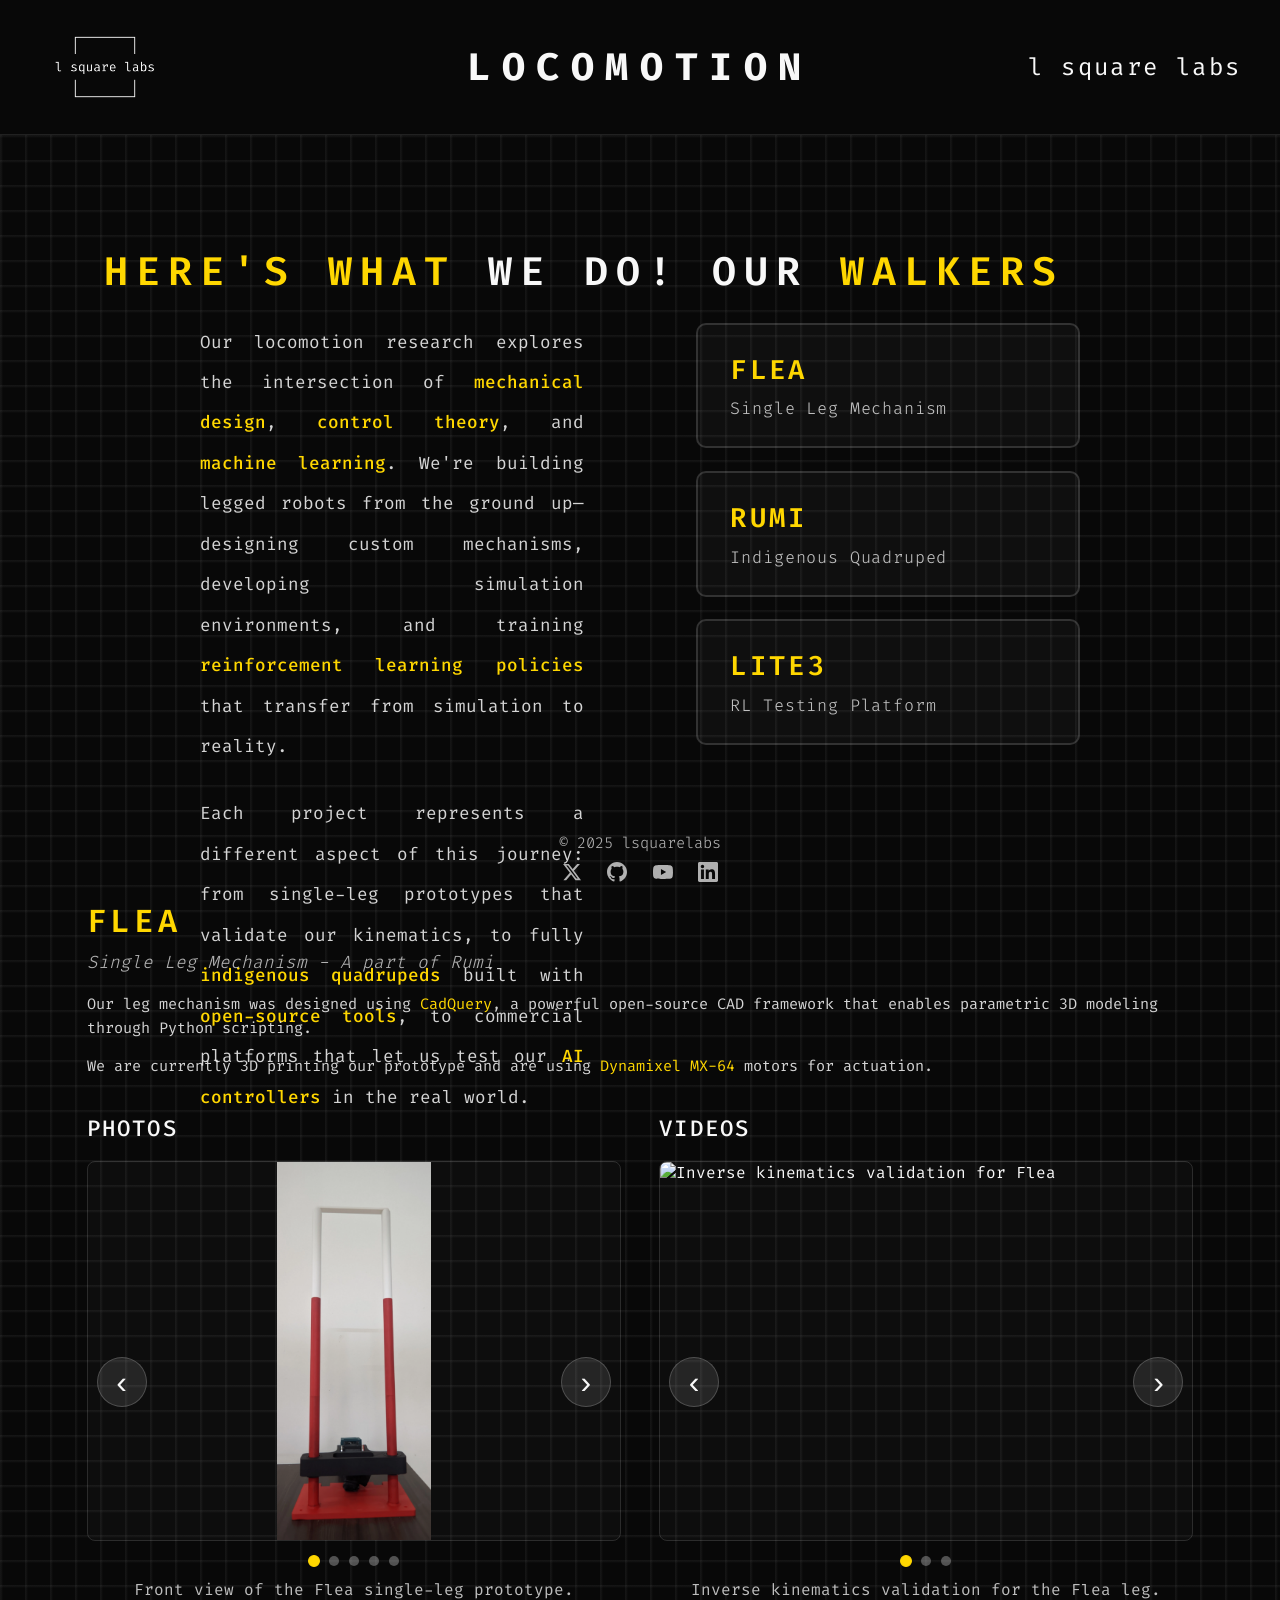
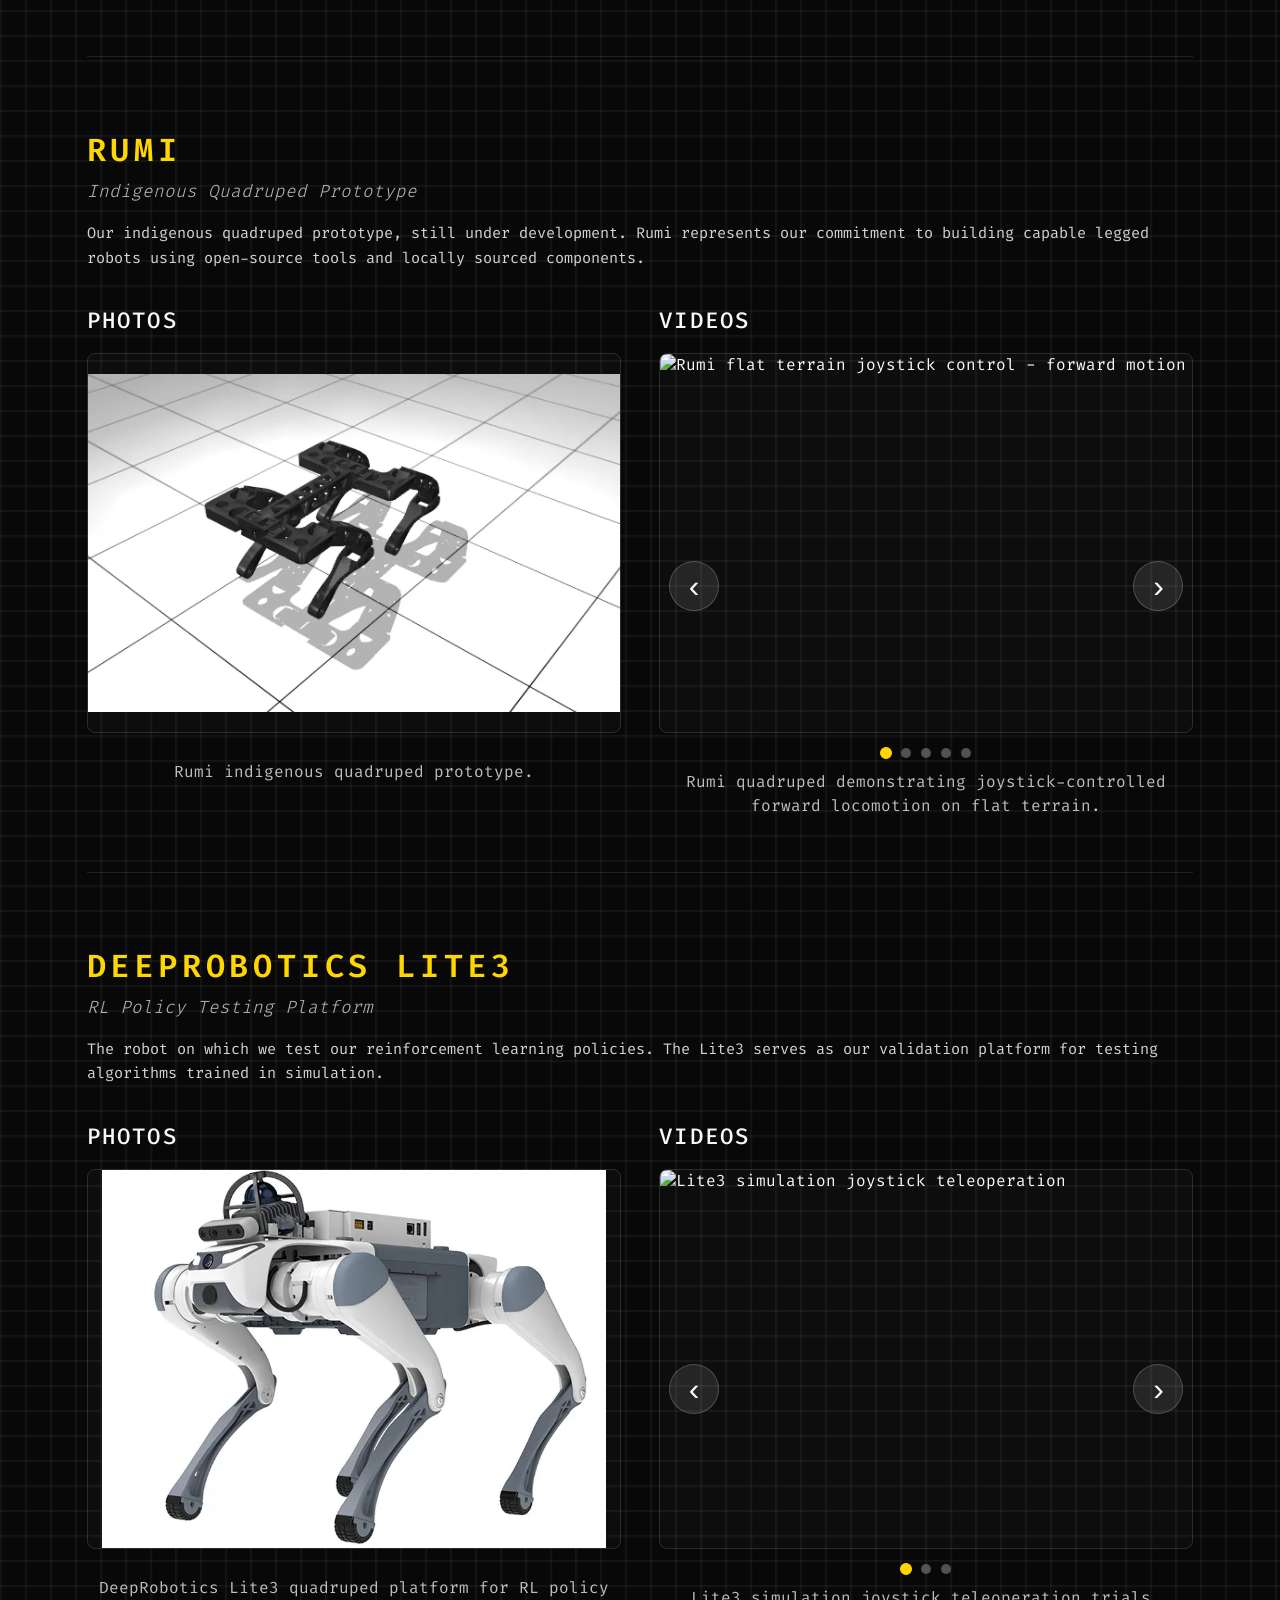
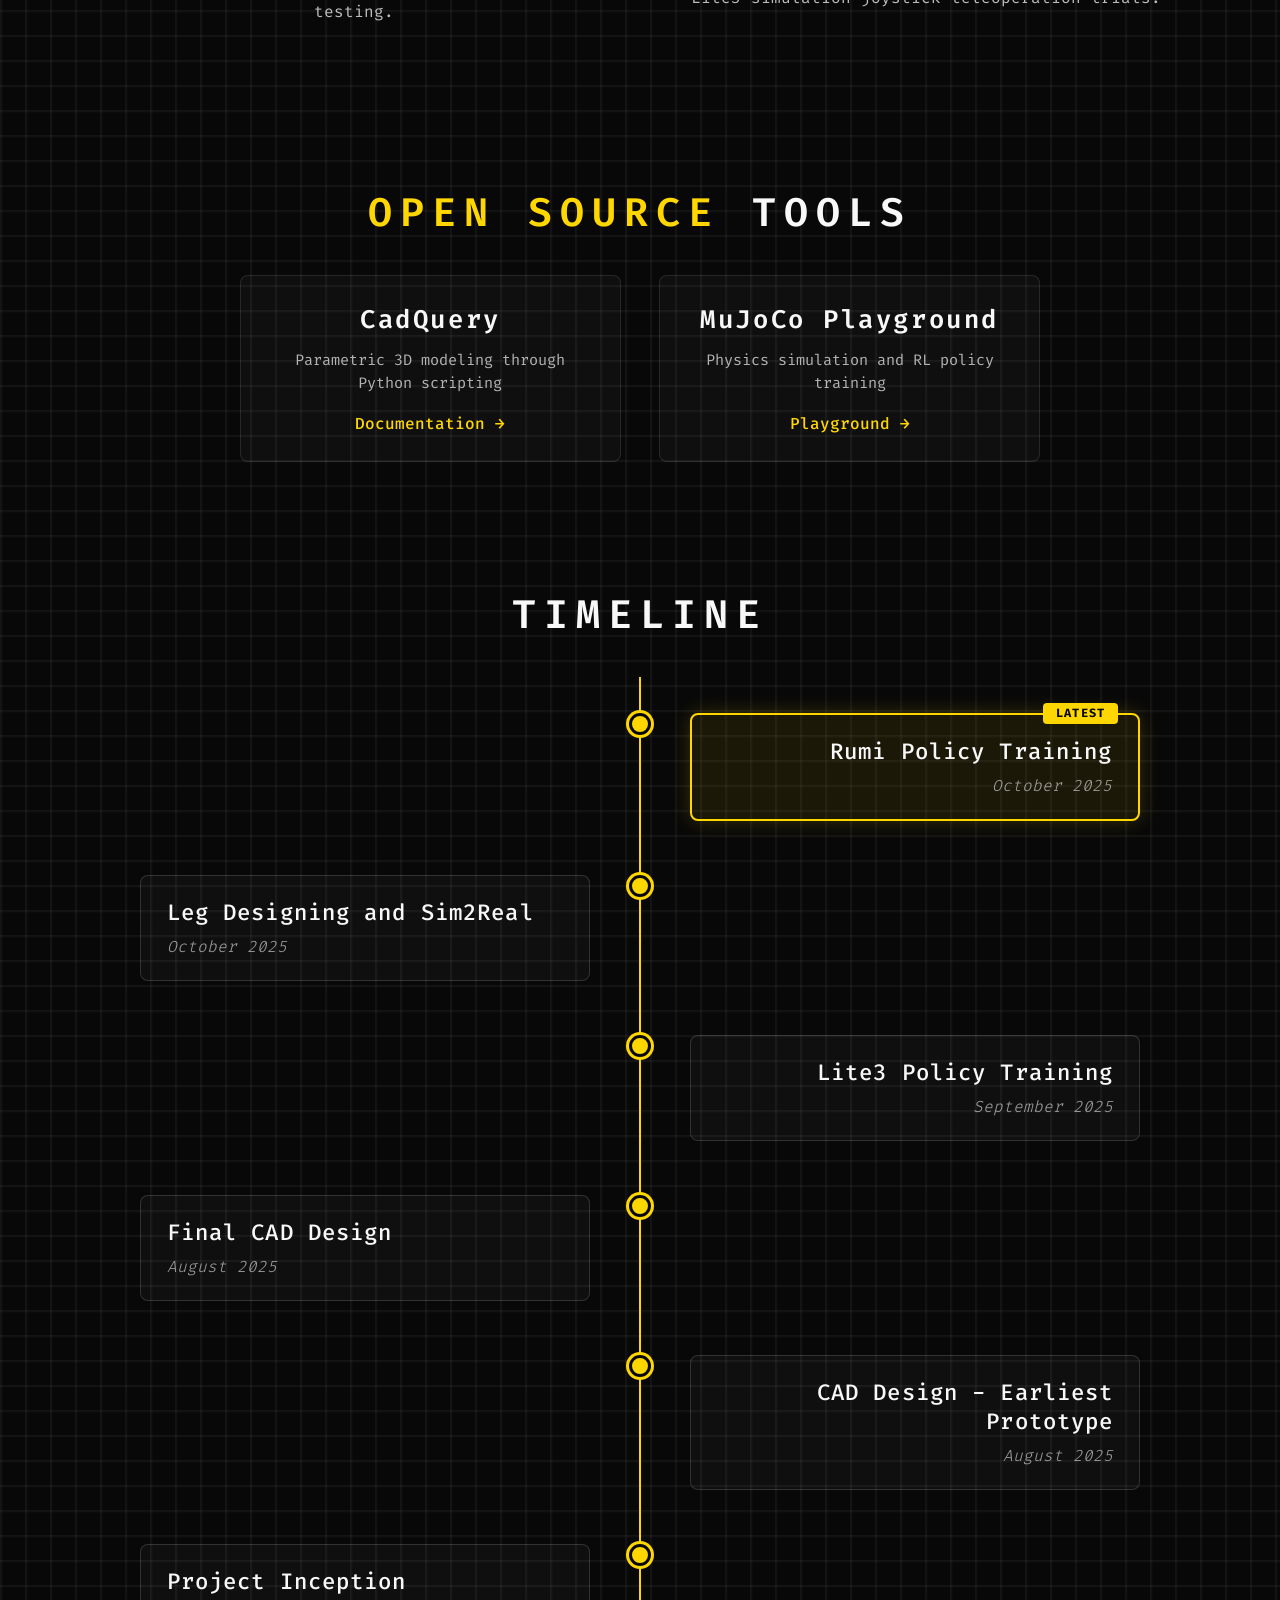
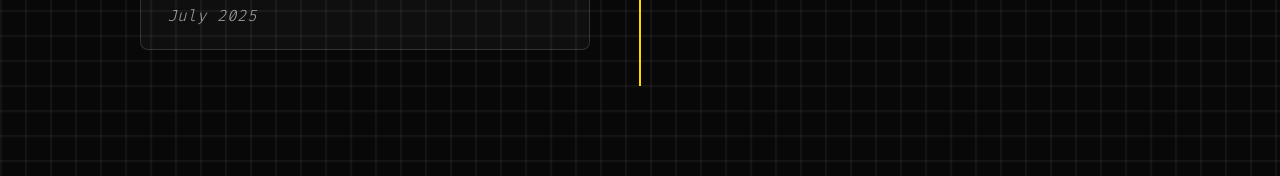
==== commit 9242292c: "Updated assets and timeline" ====
--- a/index.html
+++ b/index.html
@@ -3,7 +3,7 @@
 <head>
     <meta charset="UTF-8">
     <meta name="viewport" content="width=device-width, initial-scale=1.0">
-    <title>L Square Labs</title>
+    <title>locomotion | lsquarelabs</title>
     <link rel="preconnect" href="https://fonts.googleapis.com">
     <link rel="preconnect" href="https://fonts.gstatic.com" crossorigin>
     <link href="https://fonts.googleapis.com/css2?family=Fira+Code:wght@300;400;500;600;700&display=swap" rel="stylesheet">
@@ -106,14 +106,28 @@
                 <div class="project-media">
                     <div class="media-section photos">
                         <h4 class="media-title">Photos</h4>
-                        <div class="media-placeholder">
-                            <p>Photos coming soon...</p>
+                        <div class="carousel" data-carousel="rumi-photos">
+                            <div class="carousel-container">
+                                <img src="assets/rumi/images/rumi.webp" alt="Rumi indigenous quadruped robot" class="carousel-img active" data-caption="Rumi indigenous quadruped prototype.">
+                            </div>
+                            <div class="carousel-indicators"></div>
+                            <div class="carousel-caption"></div>
                         </div>
                     </div>
                     <div class="media-section videos">
                         <h4 class="media-title">Videos</h4>
-                        <div class="media-placeholder">
-                            <p>Videos coming soon...</p>
+                        <div class="carousel" data-carousel="rumi-gifs">
+                            <button class="carousel-btn carousel-btn-left" aria-label="Previous clip">‹</button>
+                            <div class="carousel-container">
+                                <img src="assets/rumi/gifs/RumiFlatTerrainJoystick_rollout_x_inc.gif" alt="Rumi flat terrain joystick control - forward motion" class="carousel-img active" loading="lazy" data-caption="Rumi quadruped demonstrating joystick-controlled forward locomotion on flat terrain.">
+                                <img src="assets/rumi/gifs/RumiFlatTerrainJoystick_rollout_yaw_1_0.gif" alt="Rumi flat terrain joystick control - yaw rotation" class="carousel-img" loading="lazy" data-caption="Rumi quadruped executing yaw rotation using joystick commands.">
+                                <img src="assets/rumi/gifs/mx_quad_jump.gif" alt="Rumi quadruped jumping maneuver" class="carousel-img" loading="lazy" data-caption="Rumi performing a dynamic jumping maneuver.">
+                                <img src="assets/rumi/gifs/mx_quad_standup.gif" alt="Rumi quadruped standing up from prone position" class="carousel-img" loading="lazy" data-caption="Rumi autonomously recovering from a prone position.">
+                                <img src="assets/rumi/gifs/mx_quad_twist.gif" alt="Rumi quadruped twist movement" class="carousel-img" loading="lazy" data-caption="Rumi demonstrating agile twisting motion.">
+                            </div>
+                            <button class="carousel-btn carousel-btn-right" aria-label="Next clip">›</button>
+                            <div class="carousel-indicators"></div>
+                            <div class="carousel-caption"></div>
                         </div>
                     </div>
                 </div>
@@ -131,8 +145,12 @@
                 <div class="project-media">
                     <div class="media-section photos">
                         <h4 class="media-title">Photos</h4>
-                        <div class="media-placeholder">
-                            <p>Photos coming soon...</p>
+                        <div class="carousel" data-carousel="lite3-photos">
+                            <div class="carousel-container">
+                                <img src="assets/lite3/images/lite_04.webp" alt="DeepRobotics Lite3 quadruped robot" class="carousel-img active" data-caption="DeepRobotics Lite3 quadruped platform for RL policy testing.">
+                            </div>
+                            <div class="carousel-indicators"></div>
+                            <div class="carousel-caption"></div>
                         </div>
                     </div>
                     <div class="media-section videos">
@@ -155,7 +173,7 @@
 
         <!-- Open Source Tools -->
         <section class="tools-section">
-            <h2 class="section-title">Open Source Tools</h2>
+            <h2 class="section-title"><span class="gold-text">Open Source</span> Tools</h2>
             <div class="tools-grid">
                 <div class="tool-card">
                     <h3 class="tool-name">CadQuery</h3>
@@ -173,8 +191,43 @@
         <!-- Timeline -->
         <section class="timeline-section">
             <h2 class="section-title">Timeline</h2>
-            <div class="timeline-placeholder">
-                <p>Timeline updates coming soon...</p>
+            <div class="timeline">
+                <div class="timeline-item">
+                    <div class="timeline-content">
+                        <h3 class="timeline-title">Rumi Policy Training</h3>
+                        <p class="timeline-date">October 2025</p>
+                    </div>
+                </div>
+                <div class="timeline-item">
+                    <div class="timeline-content">
+                        <h3 class="timeline-title">Leg Designing and Sim2Real</h3>
+                        <p class="timeline-date">October 2025</p>
+                    </div>
+                </div>
+                <div class="timeline-item">
+                    <div class="timeline-content">
+                        <h3 class="timeline-title">Lite3 Policy Training</h3>
+                        <p class="timeline-date">September 2025</p>
+                    </div>
+                </div>
+                <div class="timeline-item">
+                    <div class="timeline-content">
+                        <h3 class="timeline-title">Final CAD Design</h3>
+                        <p class="timeline-date">August 2025</p>
+                    </div>
+                </div>
+                <div class="timeline-item">
+                    <div class="timeline-content">
+                        <h3 class="timeline-title">CAD Design - Earliest Prototype</h3>
+                        <p class="timeline-date">August 2025</p>
+                    </div>
+                </div>
+                <div class="timeline-item">
+                    <div class="timeline-content">
+                        <h3 class="timeline-title">Project Inception</h3>
+                        <p class="timeline-date">July 2025</p>
+                    </div>
+                </div>
             </div>
         </section>
     </main>
--- a/styles.css
+++ b/styles.css
@@ -3,6 +3,10 @@
     margin: 0;
     padding: 0;
     box-sizing: border-box;
+}
+
+html {
+    scroll-behavior: smooth;
 }
 
 :root {
@@ -603,17 +607,196 @@
 }
 
 /* Timeline Section */
-.timeline-placeholder {
+.timeline {
+    position: relative;
+    max-width: 1000px;
+    margin: 0 auto;
+    padding: 4vh 0;
+}
+
+/* Central gold line with animation */
+.timeline::before {
+    content: '';
+    position: absolute;
+    left: 50%;
+    top: 0;
+    bottom: 0;
+    width: 2px;
+    background-color: gold;
+    transform: translateX(-50%);
+    height: 0;
+}
+
+/* Trigger animation when visible */
+.timeline.timeline-visible::before {
+    animation: timeline-line-grow 1.5s ease-out forwards;
+}
+
+@keyframes timeline-line-grow {
+    from {
+        height: 0;
+    }
+    to {
+        height: 100%;
+    }
+}
+
+.timeline-item {
+    position: relative;
+    margin-bottom: 6vh;
+    width: 100%;
+    display: flex;
+    justify-content: flex-end;
+    opacity: 0;
+    transform: translateY(20px);
+}
+
+/* Trigger animation when visible */
+.timeline.timeline-visible .timeline-item {
+    animation: timeline-item-fade-in 0.6s ease-out forwards;
+}
+
+/* Stagger animation for each item */
+.timeline.timeline-visible .timeline-item:nth-child(1) { animation-delay: 0.2s; }
+.timeline.timeline-visible .timeline-item:nth-child(2) { animation-delay: 0.4s; }
+.timeline.timeline-visible .timeline-item:nth-child(3) { animation-delay: 0.6s; }
+.timeline.timeline-visible .timeline-item:nth-child(4) { animation-delay: 0.8s; }
+.timeline.timeline-visible .timeline-item:nth-child(5) { animation-delay: 1s; }
+.timeline.timeline-visible .timeline-item:nth-child(6) { animation-delay: 1.2s; }
+
+@keyframes timeline-item-fade-in {
+    from {
+        opacity: 0;
+        transform: translateY(20px);
+    }
+    to {
+        opacity: 1;
+        transform: translateY(0);
+    }
+}
+
+.timeline-item:last-child {
+    margin-bottom: 0;
+}
+
+/* Alternate to left side */
+.timeline-item:nth-child(even) {
+    justify-content: flex-start;
+}
+
+/* Gold circle dots with pulse animation */
+.timeline-item::before {
+    content: '';
+    position: absolute;
+    left: 50%;
+    top: 0;
+    width: 16px;
+    height: 16px;
+    background-color: gold;
+    border: 3px solid var(--color-black);
+    border-radius: 50%;
+    transform: translateX(-50%);
+    z-index: 2;
+    box-shadow: 0 0 0 3px gold;
+    animation: timeline-dot-pop 0.4s ease-out;
+}
+
+/* Latest event dot has pulse animation */
+.timeline-item:first-child::before {
+    animation: timeline-dot-pulse 2s ease-in-out infinite;
+}
+
+@keyframes timeline-dot-pop {
+    0% {
+        transform: translateX(-50%) scale(0);
+    }
+    50% {
+        transform: translateX(-50%) scale(1.2);
+    }
+    100% {
+        transform: translateX(-50%) scale(1);
+    }
+}
+
+@keyframes timeline-dot-pulse {
+    0%, 100% {
+        box-shadow: 0 0 0 3px gold;
+    }
+    50% {
+        box-shadow: 0 0 0 8px rgba(255, 215, 0, 0.3);
+    }
+}
+
+.timeline-content {
     background-color: rgba(248, 248, 248, 0.03);
-    border: 1px solid rgba(248, 248, 248, 0.1);
+    border: 1px solid rgba(248, 248, 248, 0.15);
     border-radius: 8px;
-    padding: 6vh 3vw;
-    text-align: center;
-}
-
-.timeline-placeholder p {
-    font-size: clamp(1rem, 1.8vw, 1.2rem);
-    color: rgba(248, 248, 248, 0.5);
+    padding: 2.5vh 2vw;
+    width: 45%;
+    text-align: left;
+    transition: all 0.3s ease;
+    position: relative;
+}
+
+/* Highlight latest event */
+.timeline-item:first-child .timeline-content {
+    background-color: rgba(255, 215, 0, 0.08);
+    border: 2px solid gold;
+    box-shadow: 0 0 20px rgba(255, 215, 0, 0.2);
+}
+
+.timeline-item:first-child .timeline-content::after {
+    content: 'LATEST';
+    position: absolute;
+    top: -12px;
+    right: 20px;
+    background-color: gold;
+    color: var(--color-black);
+    font-size: clamp(0.65rem, 1.2vw, 0.75rem);
+    font-weight: 700;
+    padding: 0.3vh 1vw;
+    border-radius: 4px;
+    letter-spacing: 0.1em;
+}
+
+.timeline-item:first-child:nth-child(even) .timeline-content::after {
+    right: auto;
+    left: 20px;
+}
+
+/* Right side items (odd) - align text right */
+.timeline-item:nth-child(odd) .timeline-content {
+    text-align: right;
+}
+
+/* Left side items (even) - align text left */
+.timeline-item:nth-child(even) .timeline-content {
+    text-align: left;
+}
+
+.timeline-content:hover {
+    background-color: rgba(248, 248, 248, 0.06);
+    border-color: gold;
+    transform: scale(1.02);
+}
+
+.timeline-item:first-child .timeline-content:hover {
+    background-color: rgba(255, 215, 0, 0.12);
+    box-shadow: 0 0 30px rgba(255, 215, 0, 0.3);
+}
+
+.timeline-title {
+    font-size: clamp(1.1rem, 2vw, 1.4rem);
+    font-weight: 500;
+    color: var(--color-white);
+    margin-bottom: 1vh;
+    letter-spacing: 0.05em;
+}
+
+.timeline-date {
+    font-size: clamp(0.85rem, 1.4vw, 1rem);
+    color: rgba(248, 248, 248, 0.6);
+    font-weight: 300;
     font-style: italic;
 }
 
@@ -730,6 +913,10 @@
     .section-title {
         font-size: clamp(1.6rem, 3.5vw, 2.2rem);
     }
+
+    .timeline-content {
+        width: 44%;
+    }
 }
 
 /* 2-element header layout for small screens */
@@ -840,6 +1027,15 @@
     .tool-card {
         padding: 3vh 5vw;
     }
+
+    .timeline-item {
+        justify-content: center !important;
+    }
+
+    .timeline-content {
+        width: 75%;
+        text-align: center !important;
+    }
 }
 
 /* Mobile Landscape (480px - 599px) */
@@ -950,8 +1146,22 @@
         padding: 2.5vh 5vw;
     }
 
-    .timeline-placeholder {
-        padding: 4vh 5vw;
+    .timeline-item {
+        justify-content: center !important;
+    }
+
+    .timeline-content {
+        width: 80%;
+        padding: 2vh 4vw;
+        text-align: center !important;
+    }
+
+    .timeline-title {
+        font-size: clamp(1rem, 2.5vw, 1.2rem);
+    }
+
+    .timeline-date {
+        font-size: clamp(0.8rem, 2vw, 0.95rem);
     }
 }
 
@@ -1102,8 +1312,23 @@
         font-size: clamp(0.8rem, 2.5vw, 0.9rem);
     }
 
-    .timeline-placeholder {
-        padding: 3vh 6vw;
+    .timeline-item {
+        justify-content: center !important;
+    }
+
+    .timeline-content {
+        width: 85%;
+        padding: 2vh 5vw;
+        text-align: center !important;
+    }
+
+    .timeline-title {
+        font-size: clamp(0.95rem, 3vw, 1.15rem);
+        margin-bottom: 0.8vh;
+    }
+
+    .timeline-date {
+        font-size: clamp(0.75rem, 2.5vw, 0.9rem);
     }
 
     .footer p {
@@ -1149,6 +1374,20 @@
     .project-description p {
         font-size: clamp(0.75rem, 3.5vw, 0.85rem);
     }
+
+    .timeline-item {
+        justify-content: center !important;
+    }
+
+    .timeline-content {
+        width: 90%;
+        text-align: center !important;
+    }
+
+    .timeline-item::before {
+        width: 12px;
+        height: 12px;
+    }
 }
 
 /* Landscape Mobile (short height) */
@@ -1213,8 +1452,13 @@
         padding: 2vh 3vw;
     }
 
-    .timeline-placeholder {
-        padding: 3vh 4vw;
+    .timeline-item {
+        justify-content: center !important;
+    }
+
+    .timeline-content {
+        width: 80%;
+        text-align: center !important;
     }
 }
 
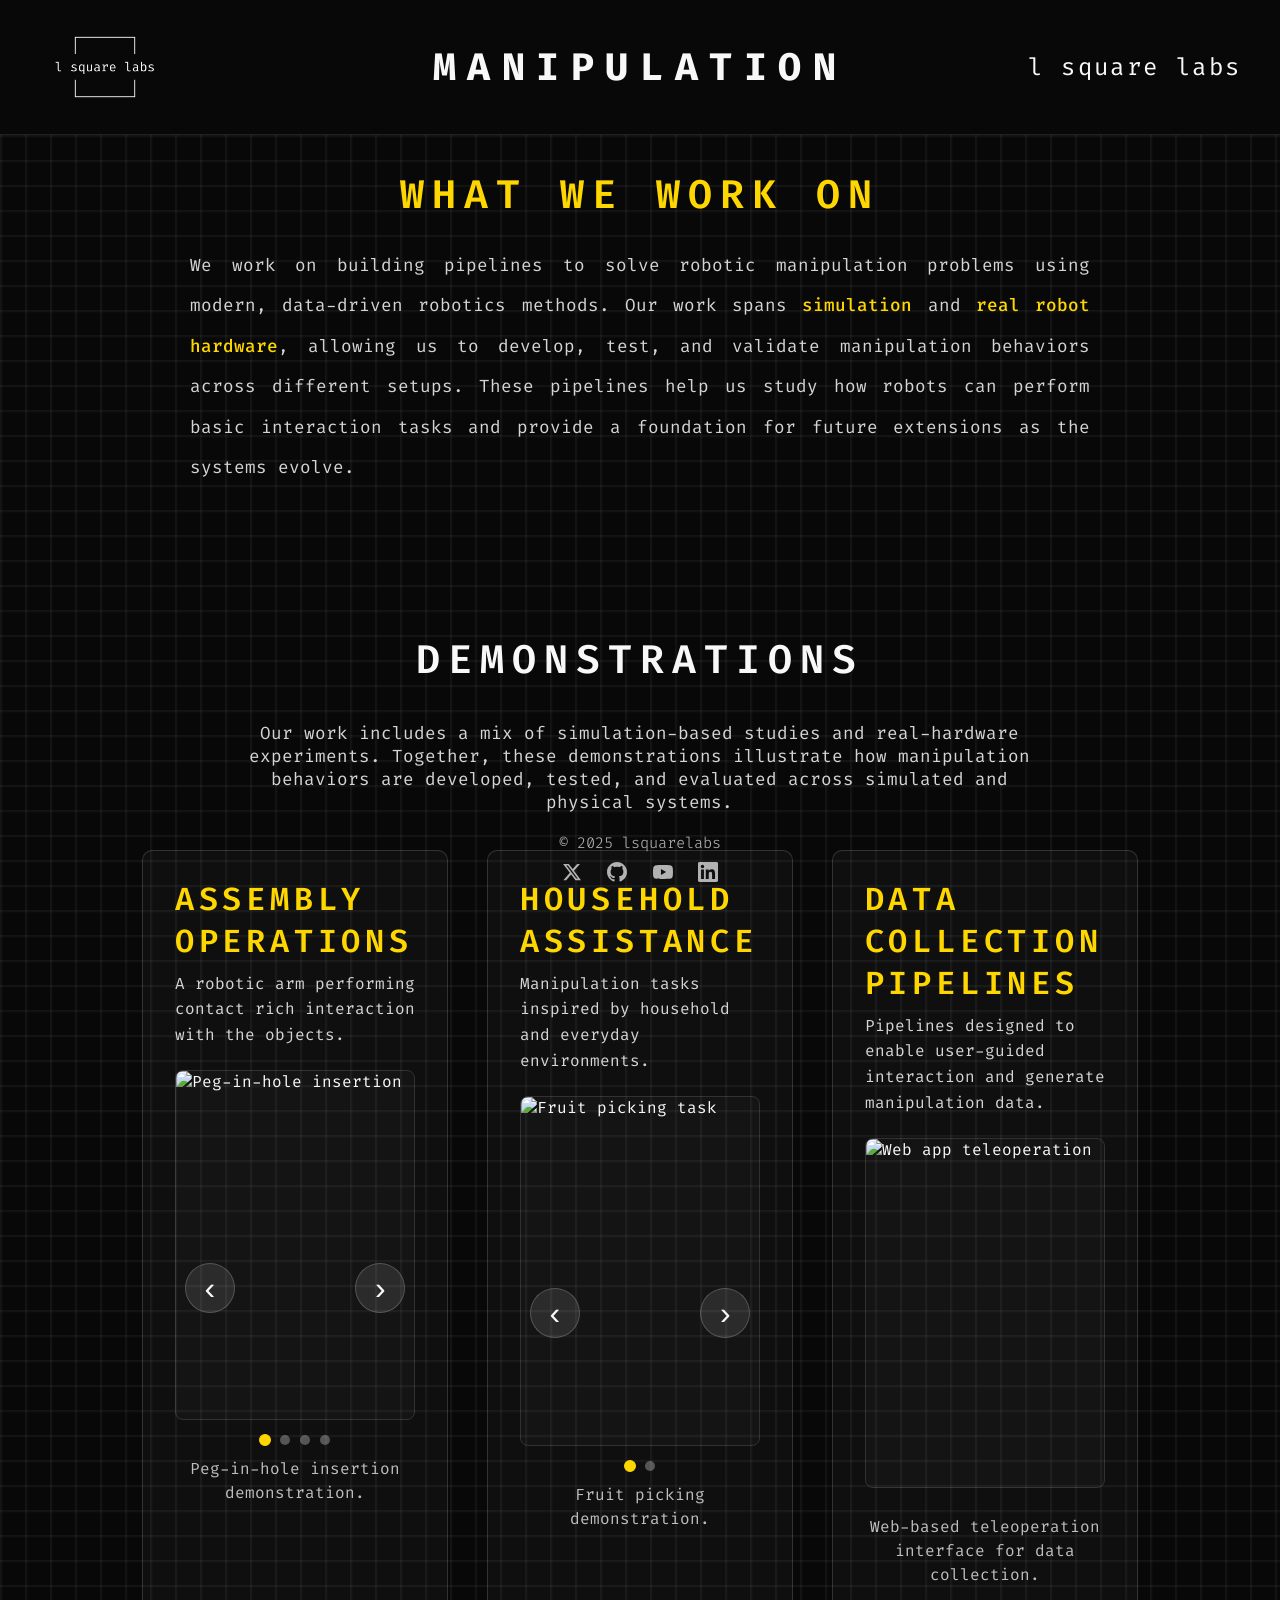
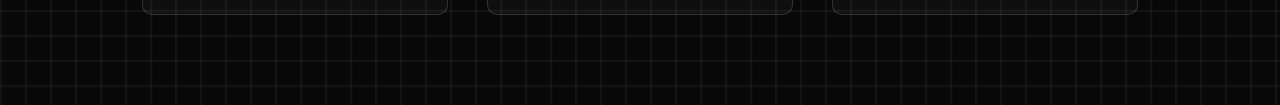
==== commit 9acc7f48: "Initial commit" ====
--- a/index.html
+++ b/index.html
@@ -3,18 +3,18 @@
 <head>
     <meta charset="UTF-8">
     <meta name="viewport" content="width=device-width, initial-scale=1.0">
-    <title>locomotion | lsquarelabs</title>
+    <title>manipulation | lsquarelabs</title>
     <link rel="preconnect" href="https://fonts.googleapis.com">
     <link rel="preconnect" href="https://fonts.gstatic.com" crossorigin>
     <link href="https://fonts.googleapis.com/css2?family=Fira+Code:wght@300;400;500;600;700&display=swap" rel="stylesheet">
-    <link rel="stylesheet" href="styles.css">
+    <link rel="stylesheet" href="styles.css?v=3">
 </head>
 <body>
     <header class="logo">
         <a href="https://www.lsquarelabs.com" class="logo-link" target="_blank" rel="noopener">
             <img src="assets/logofinal.png" alt="L Square Labs">
         </a>
-        <h1 class="header-title" id="locomotion-title">LOCOMOTION</h1>
+        <h1 class="header-title" id="manipulation-title">MANIPULATION</h1>
         <a href="https://www.lsquarelabs.com" class="logo-link" target="_blank" rel="noopener">
             <span class="logo-text">l square labs</span>
         </a>
@@ -23,212 +23,75 @@
     <main class="main-content">
         <!-- Hardware Projects -->
         <section class="hardware-section">
-            <!-- Two-column layout for intro and navigation -->
-            <div class="walkers-intro-section">
-                <div class="walkers-text">
-                    <h3 class="walkers-heading">Here's what <span class="white-text">we do!</span></h3>
-                    <p>Our locomotion research explores the intersection of <span class="highlight">mechanical design</span>, <span class="highlight">control theory</span>, and <span class="highlight">machine learning</span>. We're building legged robots from the ground up—designing custom mechanisms, developing simulation environments, and training <span class="highlight">reinforcement learning policies</span> that transfer from simulation to reality.</p>
-                    <p>Each project represents a different aspect of this journey: from single-leg prototypes that validate our kinematics, to fully <span class="highlight">indigenous quadrupeds</span> built with <span class="highlight">open-source tools</span>, to commercial platforms that let us test our <span class="highlight">AI controllers</span> in the real world.</p>
-                </div>
-                <div class="walkers-nav-wrapper">
-                    <h2 class="section-title">Our <span class="gold-text">Walkers</span></h2>
-                    <!-- Project Navigation -->
-                    <div class="project-nav">
-                        <a href="#flea" class="project-nav-card">
-                            <h3>Flea</h3>
-                            <p>Single Leg Mechanism</p>
-                        </a>
-                        <a href="#rumi" class="project-nav-card">
-                            <h3>Rumi</h3>
-                            <p>Indigenous Quadruped</p>
-                        </a>
-                        <a href="#lite3" class="project-nav-card">
-                            <h3>Lite3</h3>
-                            <p>RL Testing Platform</p>
-                        </a>
-                    </div>
+            <!-- What We Work On Section -->
+            <div class="what-we-work-on-section">
+                <h2 class="section-title">What We <span class="gold-text">Work On</span></h2>
+                <div class="work-on-text">
+                    <p>We work on building pipelines to solve robotic manipulation problems using modern, data-driven robotics methods. Our work spans <span class="highlight">simulation</span> and <span class="highlight">real robot hardware</span>, allowing us to develop, test, and validate manipulation behaviors across different setups. These pipelines help us study how robots can perform basic interaction tasks and provide a foundation for future extensions as the systems evolve.</p>
                 </div>
             </div>
 
-            <!-- Single Leg / Flea -->
-            <div class="project-container" id="flea">
-                <div class="project-header">
-                    <h3 class="hardware-title">Flea</h3>
-                    <p class="hardware-subtitle">Single Leg Mechanism - A part of Rumi</p>
-                </div>
-                <div class="project-description">
-                    <p>Our leg mechanism was designed using <a href="https://cadquery.readthedocs.io/en/latest/" target="_blank" rel="noopener">CadQuery</a>, a powerful open-source CAD framework that enables parametric 3D modeling through Python scripting.</p>
-                    <p>We are currently 3D printing our prototype and are using <a href="https://emanual.robotis.com/docs/en/dxl/mx/mx-64-2/" target="_blank" rel="noopener">Dynamixel MX-64</a> motors for actuation.</p>
-                </div>
-                <div class="project-media">
-                    <div class="media-section photos">
-                        <h4 class="media-title">Photos</h4>
-                        <div class="carousel" data-carousel="flea-photos">
-                            <button class="carousel-btn carousel-btn-left" aria-label="Previous image">‹</button>
-                            <div class="carousel-container">
-                                <img src="assets/leg/images/front_1.webp" alt="Front view of the Flea leg assembly" class="carousel-img active" data-caption="Front view of the Flea single-leg prototype.">
-                                <img src="assets/leg/images/side_1.webp" alt="Side profile of Flea linkage" class="carousel-img" data-caption="Side profile highlighting the linkage geometry.">
-                                <img src="assets/leg/images/side_2.webp" alt="Alternate side profile of Flea" class="carousel-img" data-caption="Alternate angle showcasing actuator placement.">
-                                <img src="assets/leg/images/sit_1.webp" alt="Flea seated pose" class="carousel-img" data-caption="Flea demonstrating full range in a seated pose.">
-                                <img src="assets/leg/images/quad_leg_parts.webp" alt="Exploded view of Flea components" class="carousel-img" data-caption="Exploded layout of the machined and printed components.">
+
+            <!-- Demonstrations Section -->
+            <section class="demonstrations-section" id="demonstrations">
+                <h2 class="section-title">Demonstrations</h2>
+                <p class="demonstrations-intro">Our work includes a mix of simulation-based studies and real-hardware experiments. Together, these demonstrations illustrate how manipulation behaviors are developed, tested, and evaluated across simulated and physical systems.</p>
+
+                <div class="demo-grid">
+                    <!-- Assembly Operations -->
+                    <div class="demo-card">
+                        <h3 class="demo-title">Assembly Operations</h3>
+                        <p class="demo-description">A robotic arm performing contact rich interaction with the objects.</p>
+                        <div class="demo-media">
+                            <div class="carousel" data-carousel="assembly-ops">
+                                <button class="carousel-btn carousel-btn-left" aria-label="Previous clip">‹</button>
+                                <div class="carousel-container">
+                                    <img src="assets/manipulation/peg_hole_sim.gif" alt="Peg-in-hole insertion" class="carousel-img active" loading="lazy" data-caption="Peg-in-hole insertion demonstration.">
+                                    <img src="assets/manipulation/button_pushing.gif" alt="Button pushing task" class="carousel-img" loading="lazy" data-caption="Button pushing interaction.">
+                                    <img src="assets/manipulation/ur5_picking.gif" alt="UR5 picking objects" class="carousel-img" loading="lazy" data-caption="UR5 robotic arm picking task.">
+                                    <img src="assets/manipulation/peg_hole_hardware.gif" alt="Peg-in-hole on hardware" class="carousel-img" loading="lazy" data-caption="peg in hole demonstration on kinova arm">
+                                </div>
+                                <button class="carousel-btn carousel-btn-right" aria-label="Next clip">›</button>
+                                <div class="carousel-indicators"></div>
+                                <div class="carousel-caption"></div>
                             </div>
-                            <button class="carousel-btn carousel-btn-right" aria-label="Next image">›</button>
-                            <div class="carousel-indicators"></div>
-                            <div class="carousel-caption"></div>
                         </div>
                     </div>
-                    <div class="media-section videos">
-                        <h4 class="media-title">Videos</h4>
-                        <div class="carousel" data-carousel="flea-gifs">
-                            <button class="carousel-btn carousel-btn-left" aria-label="Previous clip">‹</button>
-                            <div class="carousel-container">
-                                <img src="assets/leg/gifs/inv_kine_final.gif" alt="Inverse kinematics validation for Flea" class="carousel-img active" loading="lazy" data-caption="Inverse kinematics validation for the Flea leg.">
-                                <img src="assets/leg/gifs/sim2realalone.gif" alt="Sim-to-real test for single leg balancing" class="carousel-img" loading="lazy" data-caption="Sim-to-real transfer test: single leg balancing routine.">
-                                <img src="assets/leg/gifs/sim2realboth.gif" alt="Dual-leg sim-to-real gait experiment" class="carousel-img" loading="lazy" data-caption="Dual-leg gait experiment comparing simulation and reality.">
+
+                    <!-- Household Assistance -->
+                    <div class="demo-card">
+                        <h3 class="demo-title">Household Assistance</h3>
+                        <p class="demo-description">Manipulation tasks inspired by household and everyday environments.</p>
+                        <div class="demo-media">
+                            <div class="carousel" data-carousel="kitchen-assist">
+                                <button class="carousel-btn carousel-btn-left" aria-label="Previous clip">‹</button>
+                                <div class="carousel-container">
+                                    <img src="assets/manipulation/fruit_picking.gif" alt="Fruit picking task" class="carousel-img active" loading="lazy" data-caption="Fruit picking demonstration.">
+                                    <img src="assets/manipulation/drawer_pulling.gif" alt="Drawer pulling task" class="carousel-img" loading="lazy" data-caption="Drawer pulling interaction.">
+                                </div>
+                                <button class="carousel-btn carousel-btn-right" aria-label="Next clip">›</button>
+                                <div class="carousel-indicators"></div>
+                                <div class="carousel-caption"></div>
                             </div>
-                            <button class="carousel-btn carousel-btn-right" aria-label="Next clip">›</button>
-                            <div class="carousel-indicators"></div>
-                            <div class="carousel-caption"></div>
+                        </div>
+                    </div>
+
+                    <!-- Data Collection and Human-in-the-Loop Control -->
+                    <div class="demo-card">
+                        <h3 class="demo-title">Data Collection pipelines</h3>
+                        <p class="demo-description">Pipelines designed to enable user-guided interaction and generate manipulation data.</p>
+                        <div class="demo-media">
+                            <div class="carousel" data-carousel="data-collection">
+                                <div class="carousel-container">
+                                    <img src="assets/manipulation/webapp_teleop.gif" alt="Web app teleoperation" class="carousel-img active" loading="lazy" data-caption="Web-based teleoperation interface for data collection.">
+                                </div>
+                                <div class="carousel-indicators"></div>
+                                <div class="carousel-caption"></div>
+                            </div>
                         </div>
                     </div>
                 </div>
-            </div>
-
-            <!-- Rumi -->
-            <div class="project-container" id="rumi">
-                <div class="project-header">
-                    <h3 class="hardware-title">Rumi</h3>
-                    <p class="hardware-subtitle">Indigenous Quadruped Prototype</p>
-                </div>
-                <div class="project-description">
-                    <p>Our indigenous quadruped prototype, still under development. Rumi represents our commitment to building capable legged robots using open-source tools and locally sourced components.</p>
-                </div>
-                <div class="project-media">
-                    <div class="media-section photos">
-                        <h4 class="media-title">Photos</h4>
-                        <div class="carousel" data-carousel="rumi-photos">
-                            <div class="carousel-container">
-                                <img src="assets/rumi/images/rumi.webp" alt="Rumi indigenous quadruped robot" class="carousel-img active" data-caption="Rumi indigenous quadruped prototype.">
-                            </div>
-                            <div class="carousel-indicators"></div>
-                            <div class="carousel-caption"></div>
-                        </div>
-                    </div>
-                    <div class="media-section videos">
-                        <h4 class="media-title">Videos</h4>
-                        <div class="carousel" data-carousel="rumi-gifs">
-                            <button class="carousel-btn carousel-btn-left" aria-label="Previous clip">‹</button>
-                            <div class="carousel-container">
-                                <img src="assets/rumi/gifs/RumiFlatTerrainJoystick_rollout_x_inc.gif" alt="Rumi flat terrain joystick control - forward motion" class="carousel-img active" loading="lazy" data-caption="Rumi quadruped demonstrating joystick-controlled forward locomotion on flat terrain.">
-                                <img src="assets/rumi/gifs/RumiFlatTerrainJoystick_rollout_yaw_1_0.gif" alt="Rumi flat terrain joystick control - yaw rotation" class="carousel-img" loading="lazy" data-caption="Rumi quadruped executing yaw rotation using joystick commands.">
-                                <img src="assets/rumi/gifs/mx_quad_jump.gif" alt="Rumi quadruped jumping maneuver" class="carousel-img" loading="lazy" data-caption="Rumi performing a dynamic jumping maneuver.">
-                                <img src="assets/rumi/gifs/mx_quad_standup.gif" alt="Rumi quadruped standing up from prone position" class="carousel-img" loading="lazy" data-caption="Rumi autonomously recovering from a prone position.">
-                                <img src="assets/rumi/gifs/mx_quad_twist.gif" alt="Rumi quadruped twist movement" class="carousel-img" loading="lazy" data-caption="Rumi demonstrating agile twisting motion.">
-                            </div>
-                            <button class="carousel-btn carousel-btn-right" aria-label="Next clip">›</button>
-                            <div class="carousel-indicators"></div>
-                            <div class="carousel-caption"></div>
-                        </div>
-                    </div>
-                </div>
-            </div>
-
-            <!-- Lite3 -->
-            <div class="project-container" id="lite3">
-                <div class="project-header">
-                    <h3 class="hardware-title">DeepRobotics Lite3</h3>
-                    <p class="hardware-subtitle">RL Policy Testing Platform</p>
-                </div>
-                <div class="project-description">
-                    <p>The robot on which we test our reinforcement learning policies. The Lite3 serves as our validation platform for testing algorithms trained in simulation.</p>
-                </div>
-                <div class="project-media">
-                    <div class="media-section photos">
-                        <h4 class="media-title">Photos</h4>
-                        <div class="carousel" data-carousel="lite3-photos">
-                            <div class="carousel-container">
-                                <img src="assets/lite3/images/lite_04.webp" alt="DeepRobotics Lite3 quadruped robot" class="carousel-img active" data-caption="DeepRobotics Lite3 quadruped platform for RL policy testing.">
-                            </div>
-                            <div class="carousel-indicators"></div>
-                            <div class="carousel-caption"></div>
-                        </div>
-                    </div>
-                    <div class="media-section videos">
-                        <h4 class="media-title">Videos</h4>
-                        <div class="carousel" data-carousel="lite3-gifs">
-                            <button class="carousel-btn carousel-btn-left" aria-label="Previous media">‹</button>
-                            <div class="carousel-container">
-                                <img src="assets/lite3/gifs/deep_robotics_sim_joystick.gif" alt="Lite3 simulation joystick teleoperation" class="carousel-img active" loading="lazy" data-caption="Lite3 simulation joystick teleoperation trials.">
-                                <img src="assets/lite3/gifs/quad_deep_robotics_real_joystick.gif" alt="Lite3 real-world joystick teleoperation" class="carousel-img" loading="lazy" data-caption="Real-world joystick control session on Lite3.">
-                                <img src="assets/lite3/gifs/Lite3Getup_rollout.gif" alt="Lite3 get-up rollout from prone position" class="carousel-img" loading="lazy" data-caption="Policy rollout: Lite3 autonomously recovers from a fall.">
-                            </div>
-                            <button class="carousel-btn carousel-btn-right" aria-label="Next media">›</button>
-                            <div class="carousel-indicators"></div>
-                            <div class="carousel-caption"></div>
-                        </div>
-                    </div>
-                </div>
-            </div>
-        </section>
-
-        <!-- Open Source Tools -->
-        <section class="tools-section">
-            <h2 class="section-title"><span class="gold-text">Open Source</span> Tools</h2>
-            <div class="tools-grid">
-                <div class="tool-card">
-                    <h3 class="tool-name">CadQuery</h3>
-                    <p class="tool-description">Parametric 3D modeling through Python scripting</p>
-                    <a href="https://cadquery.readthedocs.io/en/latest/" target="_blank" rel="noopener" class="tool-link">Documentation →</a>
-                </div>
-                <div class="tool-card">
-                    <h3 class="tool-name">MuJoCo Playground</h3>
-                    <p class="tool-description">Physics simulation and RL policy training</p>
-                    <a href="https://playground.mujoco.org/" target="_blank" rel="noopener" class="tool-link">Playground →</a>
-                </div>
-            </div>
-        </section>
-
-        <!-- Timeline -->
-        <section class="timeline-section">
-            <h2 class="section-title">Timeline</h2>
-            <div class="timeline">
-                <div class="timeline-item">
-                    <div class="timeline-content">
-                        <h3 class="timeline-title">Rumi Policy Training</h3>
-                        <p class="timeline-date">October 2025</p>
-                    </div>
-                </div>
-                <div class="timeline-item">
-                    <div class="timeline-content">
-                        <h3 class="timeline-title">Leg Designing and Sim2Real</h3>
-                        <p class="timeline-date">October 2025</p>
-                    </div>
-                </div>
-                <div class="timeline-item">
-                    <div class="timeline-content">
-                        <h3 class="timeline-title">Lite3 Policy Training</h3>
-                        <p class="timeline-date">September 2025</p>
-                    </div>
-                </div>
-                <div class="timeline-item">
-                    <div class="timeline-content">
-                        <h3 class="timeline-title">Final CAD Design</h3>
-                        <p class="timeline-date">August 2025</p>
-                    </div>
-                </div>
-                <div class="timeline-item">
-                    <div class="timeline-content">
-                        <h3 class="timeline-title">CAD Design - Earliest Prototype</h3>
-                        <p class="timeline-date">August 2025</p>
-                    </div>
-                </div>
-                <div class="timeline-item">
-                    <div class="timeline-content">
-                        <h3 class="timeline-title">Project Inception</h3>
-                        <p class="timeline-date">July 2025</p>
-                    </div>
-                </div>
-            </div>
+            </section>
         </section>
     </main>
 
--- a/styles.css
+++ b/styles.css
@@ -76,84 +76,6 @@
     letter-spacing: 0.3em;
     color: var(--color-white);
     display: flex;
-    animation: title-breathe 7.2s ease-in-out infinite;
-}
-
-@keyframes title-breathe {
-    0%, 100% {
-        transform: translateX(-50%) scale(1.0);
-    }
-    50% {
-        transform: translateX(-50%) scale(1.15);
-    }
-}
-
-.header-title .letter {
-    display: inline-block;
-}
-
-/* Static state when scrolled */
-.header-title.static {
-    animation: none !important;
-    transform: translateX(-50%) scale(1) !important;
-}
-
-.header-title.static .letter {
-    animation: none !important;
-    transform: none !important;
-    color: var(--color-white) !important;
-    box-shadow: none !important;
-}
-
-/* L and N move together - start at -6px, go to +6px */
-.header-title .walk-group-1 {
-    animation: walk-group-1 1.2s ease-in-out infinite;
-}
-
-@keyframes walk-group-1 {
-    0%, 100% {
-        transform: translateY(-6px) scale(1.1);
-        color: var(--color-white);
-        box-shadow: inset 0 0 0 0 transparent;
-    }
-    50% {
-        transform: translateY(6px) scale(0.9);
-        color: gold;
-        box-shadow: inset 0 -0.3em 0 -0.25em gold;
-    }
-}
-
-/* Both O's move together - start at +6px, go to -6px */
-.header-title .walk-group-2 {
-    animation: walk-group-2 1.2s ease-in-out infinite;
-}
-
-@keyframes walk-group-2 {
-    0%, 100% {
-        transform: translateY(6px) scale(0.9);
-        color: gold;
-        box-shadow: inset 0 -0.3em 0 -0.25em gold;
-    }
-    50% {
-        transform: translateY(-6px) scale(1.1);
-        color: var(--color-white);
-        box-shadow: inset 0 0 0 0 transparent;
-    }
-}
-
-/* Middle letters (C, O, M, O, T, I) - rock motion */
-/* Move down (+2px) when any leg touches, move up (-2px) when both legs are mid-air */
-.header-title .walk-group-3 {
-    animation: walk-group-3 1.2s ease-in-out infinite;
-}
-
-@keyframes walk-group-3 {
-    0%, 50%, 100% {
-        transform: translateY(2px);
-    }
-    25%, 75% {
-        transform: translateY(-2px);
-    }
 }
 
 .logo-text {
@@ -187,12 +109,6 @@
     padding-top: 0;
 }
 
-.tools-section,
-.timeline-section {
-    width: 90%;
-    margin: 0 auto 6vh auto;
-    padding: 4vh 0;
-}
 
 .section-title {
     font-size: clamp(1.8rem, 4vw, 2.5rem);
@@ -208,237 +124,39 @@
     color: gold;
 }
 
-/* Walkers Intro Section - Two Column Layout */
-.walkers-intro-section {
-    display: flex;
-    justify-content: space-evenly;
-    align-items: center;
-    height: calc(100vh - var(--header-height));
-    margin-bottom: 0;
-    padding: 0;
-}
-
-.walkers-text {
-    width: 30vw;
-    height: 60vh;
-    display: flex;
-    flex-direction: column;
-    justify-content: flex-start;
-    align-items: center;
-    gap: 3vh;
-}
-
-.walkers-heading {
+/* What We Work On Section */
+.what-we-work-on-section {
+    margin-bottom: 8vh;
+    padding: 4vh 0;
+}
+
+.what-we-work-on-section .section-title {
     font-size: clamp(1.8rem, 4vw, 2.5rem);
     font-weight: 600;
     color: gold;
     text-transform: uppercase;
     letter-spacing: 0.2em;
-    margin: 0;
-    white-space: nowrap;
+    margin-bottom: 3vh;
+    text-align: center;
     line-height: 1.2;
 }
 
-.walkers-heading .white-text {
-    color: var(--color-white);
-}
-
-.walkers-text p {
+.work-on-text {
+    max-width: 900px;
+    margin: 0 auto;
+}
+
+.work-on-text p {
     font-size: clamp(0.95rem, 1.5vw, 1.1rem);
     color: rgba(248, 248, 248, 0.85);
+    margin-bottom: 0;
     line-height: 2.3;
     text-align: justify;
-    margin: 0;
-}
-
-.walkers-text .highlight {
+}
+
+.work-on-text .highlight {
     color: gold;
     font-weight: 500;
-}
-
-.walkers-nav-wrapper {
-    width: 30vw;
-    height: 60vh;
-    display: flex;
-    flex-direction: column;
-    justify-content: flex-start;
-    align-items: center;
-    gap: 3vh;
-}
-
-.walkers-nav-wrapper .section-title {
-    margin: 0;
-    white-space: nowrap;
-    text-align: center;
-    line-height: 1.2;
-}
-
-/* Project Navigation */
-.project-nav {
-    display: flex;
-    flex-direction: column;
-    gap: 2.5vh;
-    width: 100%;
-    max-width: 450px;
-}
-
-.project-nav-card {
-    background: rgba(248, 248, 248, 0.03);
-    border: 2px solid rgba(248, 248, 248, 0.15);
-    border-radius: 10px;
-    padding: 3vh 2.5vw;
-    text-align: left;
-    text-decoration: none;
-    color: var(--color-white);
-    transition: all 0.3s cubic-bezier(0.4, 0, 0.2, 1);
-    cursor: pointer;
-    position: relative;
-    display: flex;
-    flex-direction: column;
-    gap: 0.8vh;
-}
-
-.project-nav-card::after {
-    content: '→';
-    position: absolute;
-    right: 2.5vw;
-    top: 50%;
-    transform: translateY(-50%) translateX(-10px);
-    font-size: clamp(1.5rem, 2.5vw, 2rem);
-    color: gold;
-    opacity: 0;
-    transition: all 0.3s cubic-bezier(0.4, 0, 0.2, 1);
-}
-
-.project-nav-card:hover {
-    background: rgba(248, 248, 248, 0.08);
-    border-color: gold;
-    transform: scale(1.02);
-    box-shadow: 0 8px 24px rgba(255, 215, 0, 0.15);
-}
-
-.project-nav-card:hover::after {
-    opacity: 1;
-    transform: translateY(-50%) translateX(0);
-}
-
-.project-nav-card h3 {
-    font-size: clamp(1.4rem, 2.2vw, 1.7rem);
-    font-weight: 600;
-    color: gold;
-    margin-bottom: 0.3vh;
-    text-transform: uppercase;
-    letter-spacing: 0.12em;
-    transition: color 0.3s ease;
-}
-
-.project-nav-card:hover h3 {
-    color: rgba(255, 215, 0, 1);
-    text-shadow: 0 0 20px rgba(255, 215, 0, 0.3);
-}
-
-.project-nav-card p {
-    font-size: clamp(0.9rem, 1.4vw, 1.05rem);
-    color: rgba(248, 248, 248, 0.75);
-    font-weight: 300;
-    letter-spacing: 0.05em;
-    transition: color 0.3s ease;
-}
-
-.project-nav-card:hover p {
-    color: rgba(248, 248, 248, 0.9);
-}
-
-/* Project Container */
-.project-container {
-    margin-bottom: 8vh;
-    padding-bottom: 6vh;
-    border-bottom: 1px solid rgba(248, 248, 248, 0.1);
-}
-
-.project-container:last-of-type {
-    border-bottom: none;
-}
-
-.project-header {
-    margin-bottom: 2vh;
-}
-
-.hardware-title {
-    font-size: clamp(1.5rem, 3vw, 2rem);
-    font-weight: 600;
-    color: gold;
-    margin-bottom: 1vh;
-    text-transform: uppercase;
-    letter-spacing: 0.15em;
-}
-
-.hardware-subtitle {
-    font-size: clamp(0.9rem, 1.5vw, 1.1rem);
-    font-weight: 300;
-    color: rgba(248, 248, 248, 0.7);
-    margin-bottom: 2vh;
-    font-style: italic;
-}
-
-.project-description {
-    margin-bottom: 4vh;
-    line-height: 1.6;
-}
-
-.project-description p {
-    font-size: clamp(0.9rem, 1.5vw, 1rem);
-    color: rgba(248, 248, 248, 0.85);
-    margin-bottom: 1.5vh;
-}
-
-.project-description a {
-    color: gold;
-    text-decoration: none;
-    border-bottom: 1px solid transparent;
-    transition: border-color 0.3s ease;
-}
-
-.project-description a:hover {
-    border-bottom-color: gold;
-}
-
-/* Project Media Layout */
-.project-media {
-    display: grid;
-    grid-template-columns: 1fr 1fr;
-    gap: 3vw;
-    margin-top: 3vh;
-}
-
-.media-section {
-    display: flex;
-    flex-direction: column;
-}
-
-.media-title {
-    font-size: clamp(1.1rem, 2vw, 1.4rem);
-    font-weight: 500;
-    color: var(--color-white);
-    margin-bottom: 2vh;
-    text-transform: uppercase;
-    letter-spacing: 0.1em;
-}
-
-.media-placeholder {
-    background-color: rgba(248, 248, 248, 0.03);
-    border: 1px dashed rgba(248, 248, 248, 0.2);
-    border-radius: 8px;
-    display: flex;
-    align-items: center;
-    justify-content: center;
-    min-height: 400px;
-}
-
-.media-placeholder p {
-    font-size: clamp(0.9rem, 1.5vw, 1rem);
-    color: rgba(248, 248, 248, 0.4);
-    font-style: italic;
 }
 
 /* Carousel Gallery */
@@ -554,250 +272,104 @@
     font-style: italic;
 }
 
-/* Tools Section */
-.tools-grid {
+/* Demonstrations Section */
+.demonstrations-section {
+    width: 90%;
+    margin: 0 auto 6vh auto;
+    padding: 4vh 0;
+}
+
+.demonstrations-intro {
+    font-size: clamp(0.95rem, 1.5vw, 1.1rem);
+    color: rgba(248, 248, 248, 0.85);
+    text-align: center;
+    margin-bottom: 4vh;
+    max-width: 800px;
+    margin-left: auto;
+    margin-right: auto;
+}
+
+/* Demo Grid - 3 columns on desktop, responsive */
+.demo-grid {
     display: grid;
-    grid-template-columns: repeat(auto-fit, minmax(280px, 1fr));
-    gap: 3vh 3vw;
-    max-width: 800px;
-    margin: 0 auto;
-}
-
-.tool-card {
-    background-color: rgba(248, 248, 248, 0.03);
-    border: 1px solid rgba(248, 248, 248, 0.1);
-    border-radius: 8px;
-    padding: 3vh 2vw;
+    grid-template-columns: repeat(3, 1fr);
+    gap: 4vh 3vw;
+    margin-top: 4vh;
+}
+
+/* 2 columns on medium screens */
+@media (max-width: 1279px) {
+    .demo-grid {
+        grid-template-columns: repeat(2, 1fr);
+    }
+}
+
+/* Simplified Demo Cards */
+.demo-card {
+    background: rgba(248, 248, 248, 0.03);
+    border: 1px solid rgba(248, 248, 248, 0.15);
+    border-radius: 10px;
+    padding: 3vh 2.5vw;
     transition: all 0.3s ease;
-    text-align: center;
-}
-
-.tool-card:hover {
-    background-color: rgba(248, 248, 248, 0.05);
+}
+
+.demo-card:hover {
+    background: rgba(248, 248, 248, 0.06);
     border-color: gold;
     transform: translateY(-5px);
-}
-
-.tool-name {
-    font-size: clamp(1.3rem, 2.5vw, 1.6rem);
+    box-shadow: 0 8px 24px rgba(255, 215, 0, 0.15);
+}
+
+.demo-title {
+    font-size: clamp(1.5rem, 3vw, 2rem);
     font-weight: 600;
-    color: var(--color-white);
-    margin-bottom: 1.5vh;
-    letter-spacing: 0.1em;
-}
-
-.tool-description {
-    font-size: clamp(0.85rem, 1.4vw, 0.95rem);
-    color: rgba(248, 248, 248, 0.7);
-    margin-bottom: 2vh;
-    line-height: 1.5;
-}
-
-.tool-link {
-    display: inline-block;
     color: gold;
-    text-decoration: none;
+    margin-bottom: 1vh;
+    text-transform: uppercase;
+    letter-spacing: 0.15em;
+}
+
+.demo-description {
     font-size: clamp(0.9rem, 1.5vw, 1rem);
-    font-weight: 500;
-    transition: transform 0.3s ease;
-}
-
-.tool-link:hover {
-    transform: translateX(5px);
-}
-
-/* Timeline Section */
-.timeline {
-    position: relative;
-    max-width: 1000px;
-    margin: 0 auto;
-    padding: 4vh 0;
-}
-
-/* Central gold line with animation */
-.timeline::before {
-    content: '';
-    position: absolute;
-    left: 50%;
-    top: 0;
-    bottom: 0;
-    width: 2px;
-    background-color: gold;
-    transform: translateX(-50%);
-    height: 0;
-}
-
-/* Trigger animation when visible */
-.timeline.timeline-visible::before {
-    animation: timeline-line-grow 1.5s ease-out forwards;
-}
-
-@keyframes timeline-line-grow {
-    from {
-        height: 0;
-    }
-    to {
-        height: 100%;
-    }
-}
-
-.timeline-item {
-    position: relative;
-    margin-bottom: 6vh;
+    color: rgba(248, 248, 248, 0.85);
+    line-height: 1.6;
+    margin-bottom: 2.5vh;
+}
+
+.demo-media {
     width: 100%;
-    display: flex;
-    justify-content: flex-end;
-    opacity: 0;
-    transform: translateY(20px);
-}
-
-/* Trigger animation when visible */
-.timeline.timeline-visible .timeline-item {
-    animation: timeline-item-fade-in 0.6s ease-out forwards;
-}
-
-/* Stagger animation for each item */
-.timeline.timeline-visible .timeline-item:nth-child(1) { animation-delay: 0.2s; }
-.timeline.timeline-visible .timeline-item:nth-child(2) { animation-delay: 0.4s; }
-.timeline.timeline-visible .timeline-item:nth-child(3) { animation-delay: 0.6s; }
-.timeline.timeline-visible .timeline-item:nth-child(4) { animation-delay: 0.8s; }
-.timeline.timeline-visible .timeline-item:nth-child(5) { animation-delay: 1s; }
-.timeline.timeline-visible .timeline-item:nth-child(6) { animation-delay: 1.2s; }
-
-@keyframes timeline-item-fade-in {
-    from {
-        opacity: 0;
-        transform: translateY(20px);
-    }
-    to {
-        opacity: 1;
-        transform: translateY(0);
-    }
-}
-
-.timeline-item:last-child {
-    margin-bottom: 0;
-}
-
-/* Alternate to left side */
-.timeline-item:nth-child(even) {
-    justify-content: flex-start;
-}
-
-/* Gold circle dots with pulse animation */
-.timeline-item::before {
-    content: '';
-    position: absolute;
-    left: 50%;
-    top: 0;
-    width: 16px;
-    height: 16px;
-    background-color: gold;
-    border: 3px solid var(--color-black);
-    border-radius: 50%;
-    transform: translateX(-50%);
-    z-index: 2;
-    box-shadow: 0 0 0 3px gold;
-    animation: timeline-dot-pop 0.4s ease-out;
-}
-
-/* Latest event dot has pulse animation */
-.timeline-item:first-child::before {
-    animation: timeline-dot-pulse 2s ease-in-out infinite;
-}
-
-@keyframes timeline-dot-pop {
-    0% {
-        transform: translateX(-50%) scale(0);
-    }
-    50% {
-        transform: translateX(-50%) scale(1.2);
-    }
-    100% {
-        transform: translateX(-50%) scale(1);
-    }
-}
-
-@keyframes timeline-dot-pulse {
-    0%, 100% {
-        box-shadow: 0 0 0 3px gold;
-    }
-    50% {
-        box-shadow: 0 0 0 8px rgba(255, 215, 0, 0.3);
-    }
-}
-
-.timeline-content {
-    background-color: rgba(248, 248, 248, 0.03);
-    border: 1px solid rgba(248, 248, 248, 0.15);
-    border-radius: 8px;
-    padding: 2.5vh 2vw;
-    width: 45%;
-    text-align: left;
-    transition: all 0.3s ease;
-    position: relative;
-}
-
-/* Highlight latest event */
-.timeline-item:first-child .timeline-content {
-    background-color: rgba(255, 215, 0, 0.08);
-    border: 2px solid gold;
-    box-shadow: 0 0 20px rgba(255, 215, 0, 0.2);
-}
-
-.timeline-item:first-child .timeline-content::after {
-    content: 'LATEST';
-    position: absolute;
-    top: -12px;
-    right: 20px;
-    background-color: gold;
-    color: var(--color-black);
-    font-size: clamp(0.65rem, 1.2vw, 0.75rem);
-    font-weight: 700;
-    padding: 0.3vh 1vw;
-    border-radius: 4px;
-    letter-spacing: 0.1em;
-}
-
-.timeline-item:first-child:nth-child(even) .timeline-content::after {
-    right: auto;
-    left: 20px;
-}
-
-/* Right side items (odd) - align text right */
-.timeline-item:nth-child(odd) .timeline-content {
-    text-align: right;
-}
-
-/* Left side items (even) - align text left */
-.timeline-item:nth-child(even) .timeline-content {
-    text-align: left;
-}
-
-.timeline-content:hover {
-    background-color: rgba(248, 248, 248, 0.06);
-    border-color: gold;
-    transform: scale(1.02);
-}
-
-.timeline-item:first-child .timeline-content:hover {
-    background-color: rgba(255, 215, 0, 0.12);
-    box-shadow: 0 0 30px rgba(255, 215, 0, 0.3);
-}
-
-.timeline-title {
-    font-size: clamp(1.1rem, 2vw, 1.4rem);
-    font-weight: 500;
-    color: var(--color-white);
-    margin-bottom: 1vh;
-    letter-spacing: 0.05em;
-}
-
-.timeline-date {
-    font-size: clamp(0.85rem, 1.4vw, 1rem);
-    color: rgba(248, 248, 248, 0.6);
-    font-weight: 300;
-    font-style: italic;
+}
+
+.demo-card .carousel-container {
+    height: 350px;
+}
+
+/* Responsive: Single column on tablets and below */
+@media (max-width: 1023px) {
+    .demo-grid {
+        grid-template-columns: 1fr;
+        gap: 4vh;
+    }
+
+    .demo-card .carousel-container {
+        height: 380px;
+    }
+}
+
+@media (max-width: 599px) {
+    .demo-card .carousel-container {
+        height: 300px;
+    }
+}
+
+@media (max-width: 479px) {
+    .demo-card {
+        padding: 2.5vh 4vw;
+    }
+
+    .demo-card .carousel-container {
+        height: 240px;
+    }
 }
 
 /* Large Desktop (1920px+) */
@@ -811,9 +383,6 @@
         height: 500px;
     }
 
-    .media-placeholder {
-        min-height: 500px;
-    }
 }
 
 /* Desktop (1440px - 1919px) */
@@ -822,9 +391,6 @@
         height: 450px;
     }
 
-    .media-placeholder {
-        min-height: 450px;
-    }
 }
 
 /* Laptop/Small Desktop (1024px - 1439px) */
@@ -837,13 +403,6 @@
         height: 380px;
     }
 
-    .media-placeholder {
-        min-height: 380px;
-    }
-
-    .project-description p {
-        font-size: clamp(0.85rem, 1.4vw, 0.95rem);
-    }
 }
 
 /* Tablet Landscape (768px - 1023px) */
@@ -857,42 +416,9 @@
         width: 94%;
     }
 
-    .walkers-intro-section {
-        grid-template-columns: 1fr;
-        gap: 4vh;
-        margin-bottom: 6vh;
-        min-height: auto;
-        padding: 3vh 0;
-    }
-
-    .walkers-text {
-        padding-right: 0;
-    }
-
-    .walkers-text p {
-        text-align: left;
-        font-size: clamp(1rem, 1.7vw, 1.15rem);
-    }
-
-    .walkers-heading {
-        font-size: clamp(1.3rem, 2vw, 1.6rem);
-    }
-
-    .project-container {
-        margin-bottom: 6vh;
-        padding-bottom: 5vh;
-    }
-
-    .project-media {
-        gap: 3vw;
-    }
 
     .carousel-container {
         height: 320px;
-    }
-
-    .media-placeholder {
-        min-height: 320px;
     }
 
     .carousel-btn {
@@ -901,21 +427,8 @@
         font-size: 1.6rem;
     }
 
-    .media-title {
-        font-size: clamp(1rem, 1.8vw, 1.2rem);
-    }
-
-    .tools-grid {
-        grid-template-columns: 1fr 1fr;
-        gap: 3vh 4vw;
-    }
-
     .section-title {
         font-size: clamp(1.6rem, 3.5vw, 2.2rem);
-    }
-
-    .timeline-content {
-        width: 44%;
     }
 }
 
@@ -949,51 +462,9 @@
         width: 94%;
     }
 
-    .walkers-intro-section {
-        grid-template-columns: 1fr;
-        gap: 4vh;
-        margin-bottom: 5vh;
-        min-height: auto;
-        padding: 3vh 0;
-    }
-
-    .walkers-text {
-        padding-right: 0;
-    }
-
-    .walkers-text p {
-        text-align: left;
-        font-size: clamp(0.95rem, 2vw, 1.05rem);
-    }
-
-    .walkers-heading {
-        font-size: clamp(1.2rem, 3vw, 1.5rem);
-    }
-
-    .project-nav {
-        gap: 2.5vh;
-    }
-
-    .project-nav-card {
-        padding: 3vh 5vw;
-    }
-
-    .project-container {
-        margin-bottom: 7vh;
-        padding-bottom: 4vh;
-    }
-
-    .project-media {
-        grid-template-columns: 1fr;
-        gap: 4vh;
-    }
 
     .carousel-container {
         height: 350px;
-    }
-
-    .media-placeholder {
-        min-height: 280px;
     }
 
     .carousel-btn {
@@ -1010,31 +481,9 @@
         right: 8px;
     }
 
-    .hardware-title {
-        font-size: clamp(1.4rem, 4vw, 1.8rem);
-    }
-
     .section-title {
         font-size: clamp(1.5rem, 5vw, 2rem);
         margin-bottom: 3vh;
-    }
-
-    .tools-grid {
-        grid-template-columns: 1fr;
-        gap: 3vh;
-    }
-
-    .tool-card {
-        padding: 3vh 5vw;
-    }
-
-    .timeline-item {
-        justify-content: center !important;
-    }
-
-    .timeline-content {
-        width: 75%;
-        text-align: center !important;
     }
 }
 
@@ -1049,59 +498,9 @@
         width: 95%;
     }
 
-    .walkers-intro-section {
-        grid-template-columns: 1fr;
-        gap: 3vh;
-        margin-bottom: 4vh;
-        min-height: auto;
-        padding: 2.5vh 0;
-    }
-
-    .walkers-text {
-        padding-right: 0;
-    }
-
-    .walkers-text p {
-        text-align: left;
-        font-size: clamp(0.9rem, 2.2vw, 1rem);
-    }
-
-    .walkers-heading {
-        font-size: clamp(1.15rem, 3.5vw, 1.4rem);
-    }
-
-    .project-nav {
-        gap: 2vh;
-    }
-
-    .project-nav-card {
-        padding: 2.5vh 5vw;
-    }
-
-    .project-container {
-        margin-bottom: 6vh;
-        padding-bottom: 4vh;
-    }
-
-    .project-header {
-        margin-bottom: 2vh;
-    }
-
-    .project-description {
-        margin-bottom: 3vh;
-    }
-
-    .project-media {
-        grid-template-columns: 1fr;
-        gap: 3vh;
-    }
 
     .carousel-container {
         height: 280px;
-    }
-
-    .media-placeholder {
-        min-height: 240px;
     }
 
     .carousel-btn {
@@ -1123,46 +522,11 @@
         margin-top: 12px;
     }
 
-    .hardware-title {
-        font-size: clamp(1.3rem, 5vw, 1.6rem);
-        letter-spacing: 0.12em;
-    }
-
-    .hardware-subtitle {
-        font-size: clamp(0.85rem, 2vw, 1rem);
-    }
-
-    .media-title {
-        font-size: clamp(1rem, 2.5vw, 1.2rem);
-        margin-bottom: 1.5vh;
-    }
-
     .section-title {
         font-size: clamp(1.4rem, 5.5vw, 1.8rem);
         letter-spacing: 0.18em;
     }
 
-    .tool-card {
-        padding: 2.5vh 5vw;
-    }
-
-    .timeline-item {
-        justify-content: center !important;
-    }
-
-    .timeline-content {
-        width: 80%;
-        padding: 2vh 4vw;
-        text-align: center !important;
-    }
-
-    .timeline-title {
-        font-size: clamp(1rem, 2.5vw, 1.2rem);
-    }
-
-    .timeline-date {
-        font-size: clamp(0.8rem, 2vw, 0.95rem);
-    }
 }
 
 /* Small Mobile Portrait (320px - 479px) */
@@ -1177,74 +541,14 @@
         font-size: 14px;
     }
 
-    .hardware-section,
-    .tools-section,
-    .timeline-section {
+    .hardware-section {
         width: 96%;
         padding: 3vh 0;
     }
 
-    .walkers-intro-section {
-        grid-template-columns: 1fr;
-        gap: 3vh;
-        margin-bottom: 4vh;
-        min-height: auto;
-        padding: 2vh 0;
-    }
-
-    .walkers-text {
-        padding-right: 0;
-    }
-
-    .walkers-text p {
-        text-align: left;
-        font-size: clamp(0.85rem, 3vw, 0.95rem);
-        line-height: 1.6;
-    }
-
-    .walkers-heading {
-        font-size: clamp(1.1rem, 4vw, 1.3rem);
-    }
-
-    .project-nav {
-        gap: 2vh;
-    }
-
-    .project-nav-card {
-        padding: 2vh 4vw;
-    }
-
-    .project-container {
-        margin-bottom: 5vh;
-        padding-bottom: 3vh;
-    }
-
-    .project-header {
-        margin-bottom: 1.5vh;
-    }
-
-    .project-description {
-        margin-bottom: 2.5vh;
-    }
-
-    .project-description p {
-        font-size: clamp(0.8rem, 3vw, 0.9rem);
-        line-height: 1.5;
-        margin-bottom: 1.2vh;
-    }
-
-    .project-media {
-        grid-template-columns: 1fr;
-        gap: 3vh;
-        margin-top: 2vh;
-    }
 
     .carousel-container {
         height: 240px;
-    }
-
-    .media-placeholder {
-        min-height: 200px;
     }
 
     .carousel-btn {
@@ -1271,64 +575,10 @@
         height: 7px;
     }
 
-    .hardware-title {
-        font-size: clamp(1.2rem, 5.5vw, 1.5rem);
-        letter-spacing: 0.1em;
-        margin-bottom: 0.8vh;
-    }
-
-    .hardware-subtitle {
-        font-size: clamp(0.75rem, 2.5vw, 0.9rem);
-        margin-bottom: 1.5vh;
-    }
-
-    .media-title {
-        font-size: clamp(0.95rem, 3vw, 1.1rem);
-        margin-bottom: 1.2vh;
-        letter-spacing: 0.08em;
-    }
-
     .section-title {
         font-size: clamp(1.3rem, 6vw, 1.6rem);
         letter-spacing: 0.15em;
         margin-bottom: 2.5vh;
-    }
-
-    .tool-card {
-        padding: 2.5vh 6vw;
-    }
-
-    .tool-name {
-        font-size: clamp(1.1rem, 3.5vw, 1.3rem);
-        margin-bottom: 1.2vh;
-    }
-
-    .tool-description {
-        font-size: clamp(0.75rem, 2.2vw, 0.85rem);
-        margin-bottom: 1.5vh;
-    }
-
-    .tool-link {
-        font-size: clamp(0.8rem, 2.5vw, 0.9rem);
-    }
-
-    .timeline-item {
-        justify-content: center !important;
-    }
-
-    .timeline-content {
-        width: 85%;
-        padding: 2vh 5vw;
-        text-align: center !important;
-    }
-
-    .timeline-title {
-        font-size: clamp(0.95rem, 3vw, 1.15rem);
-        margin-bottom: 0.8vh;
-    }
-
-    .timeline-date {
-        font-size: clamp(0.75rem, 2.5vw, 0.9rem);
     }
 
     .footer p {
@@ -1343,18 +593,12 @@
         --spacing-x: 5vw;
     }
 
-    .hardware-section,
-    .tools-section,
-    .timeline-section {
+    .hardware-section {
         width: 98%;
     }
 
     .carousel-container {
         height: 200px;
-    }
-
-    .media-placeholder {
-        min-height: 180px;
     }
 
     .carousel-btn {
@@ -1363,30 +607,8 @@
         font-size: 1rem;
     }
 
-    .hardware-title {
-        font-size: clamp(1.1rem, 6vw, 1.3rem);
-    }
-
     .section-title {
         font-size: clamp(1.2rem, 7vw, 1.4rem);
-    }
-
-    .project-description p {
-        font-size: clamp(0.75rem, 3.5vw, 0.85rem);
-    }
-
-    .timeline-item {
-        justify-content: center !important;
-    }
-
-    .timeline-content {
-        width: 90%;
-        text-align: center !important;
-    }
-
-    .timeline-item::before {
-        width: 12px;
-        height: 12px;
     }
 }
 
@@ -1397,45 +619,13 @@
         --spacing-y: 2vh;
     }
 
-    .project-container {
-        margin-bottom: 4vh;
-        padding-bottom: 3vh;
-    }
-
-    .project-media {
-        grid-template-columns: 1fr 1fr;
-        gap: 3vw;
-    }
-
     .carousel-container {
         height: 50vh;
-    }
-
-    .media-placeholder {
-        min-height: 50vh;
     }
 
     .section-title {
         font-size: clamp(1.2rem, 4vh, 1.8rem);
         margin-bottom: 2vh;
-    }
-
-    .hardware-title {
-        font-size: clamp(1rem, 3.5vh, 1.5rem);
-    }
-
-    .project-description {
-        margin-bottom: 2vh;
-    }
-
-    .project-description p {
-        font-size: clamp(0.8rem, 2.5vh, 0.95rem);
-        margin-bottom: 1vh;
-    }
-
-    .media-title {
-        font-size: clamp(0.9rem, 2.8vh, 1.1rem);
-        margin-bottom: 1vh;
     }
 
     .carousel-btn {
@@ -1443,23 +633,6 @@
         height: 36px;
         font-size: 1.3rem;
     }
-
-    .tools-grid {
-        grid-template-columns: 1fr 1fr;
-    }
-
-    .tool-card {
-        padding: 2vh 3vw;
-    }
-
-    .timeline-item {
-        justify-content: center !important;
-    }
-
-    .timeline-content {
-        width: 80%;
-        text-align: center !important;
-    }
 }
 
 /* Very Short Landscape (max 400px height) */
@@ -1468,23 +641,12 @@
         --header-height: 22vh;
     }
 
-    .hardware-section,
-    .tools-section,
-    .timeline-section {
+    .hardware-section {
         padding: 2vh 0;
     }
 
-    .project-container {
-        margin-bottom: 3vh;
-        padding-bottom: 2vh;
-    }
-
     .carousel-container {
         height: 45vh;
-    }
-
-    .media-placeholder {
-        min-height: 45vh;
     }
 
     .section-title {
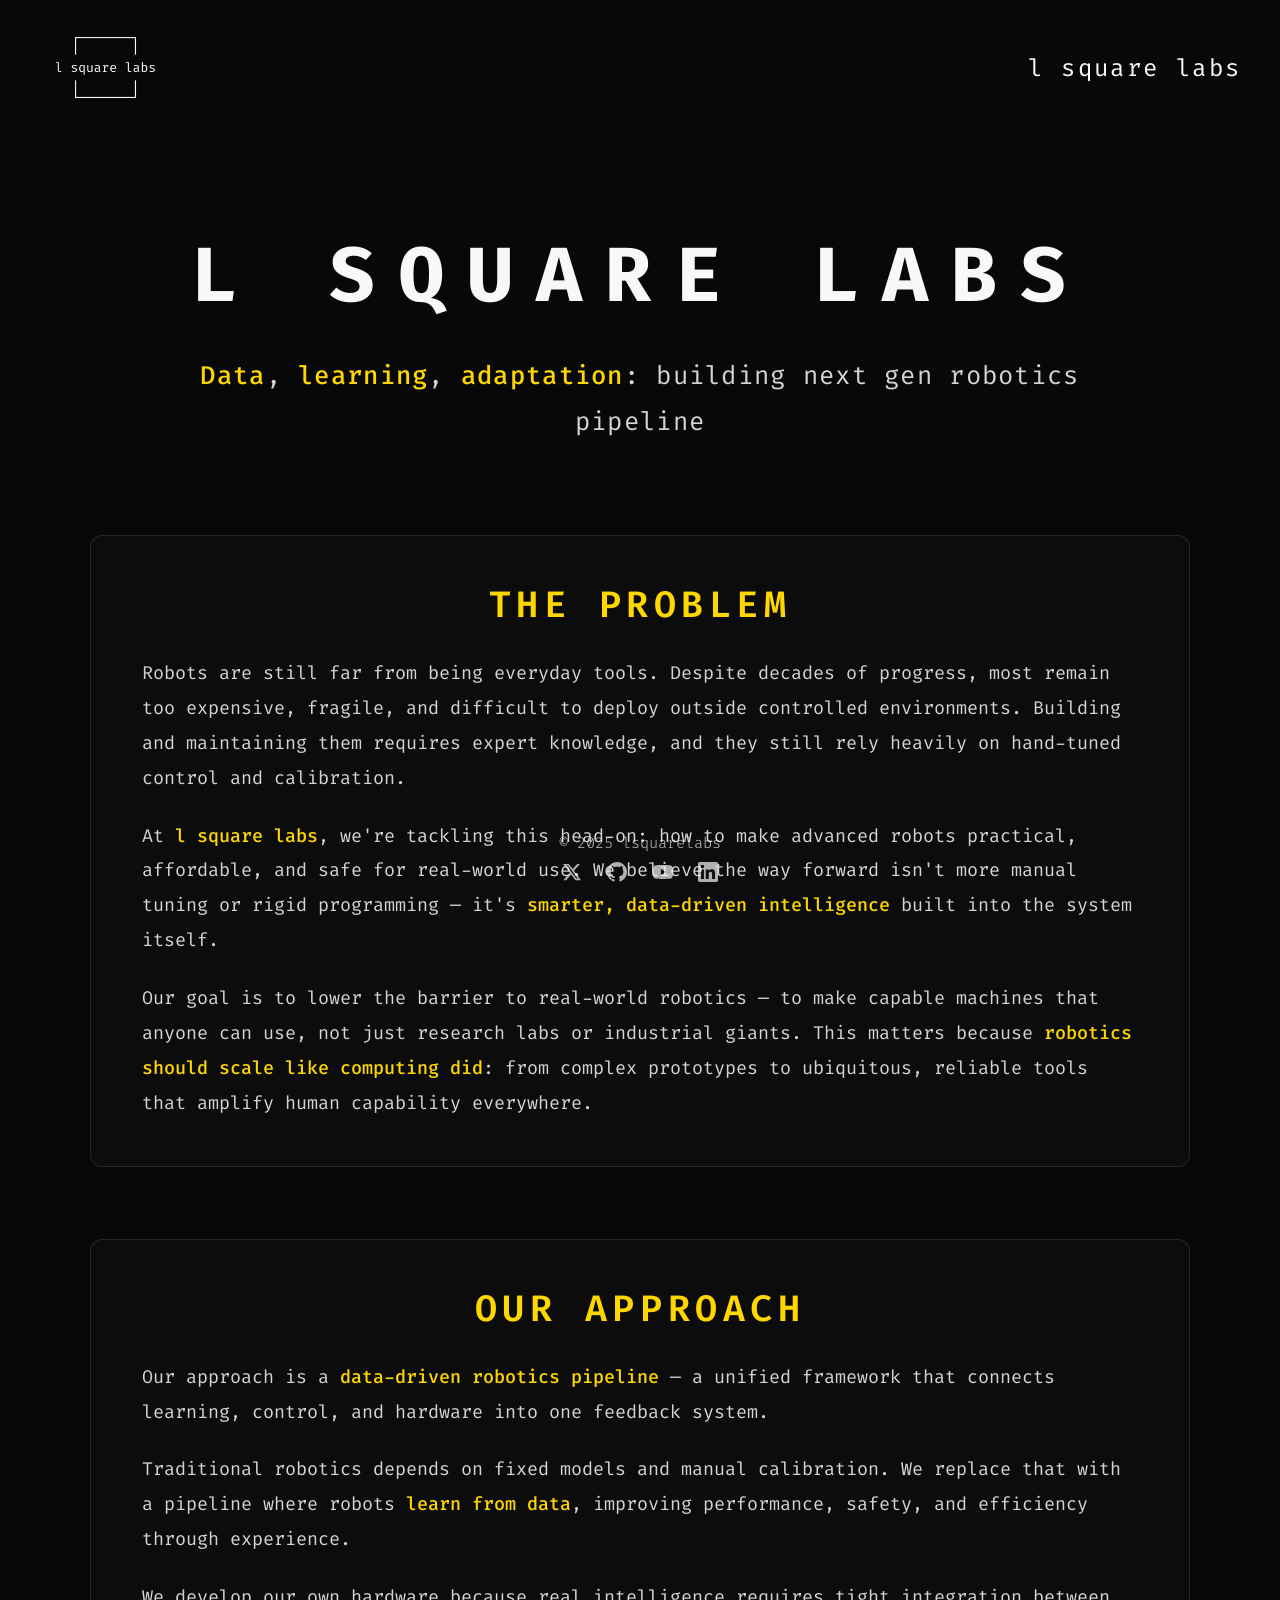
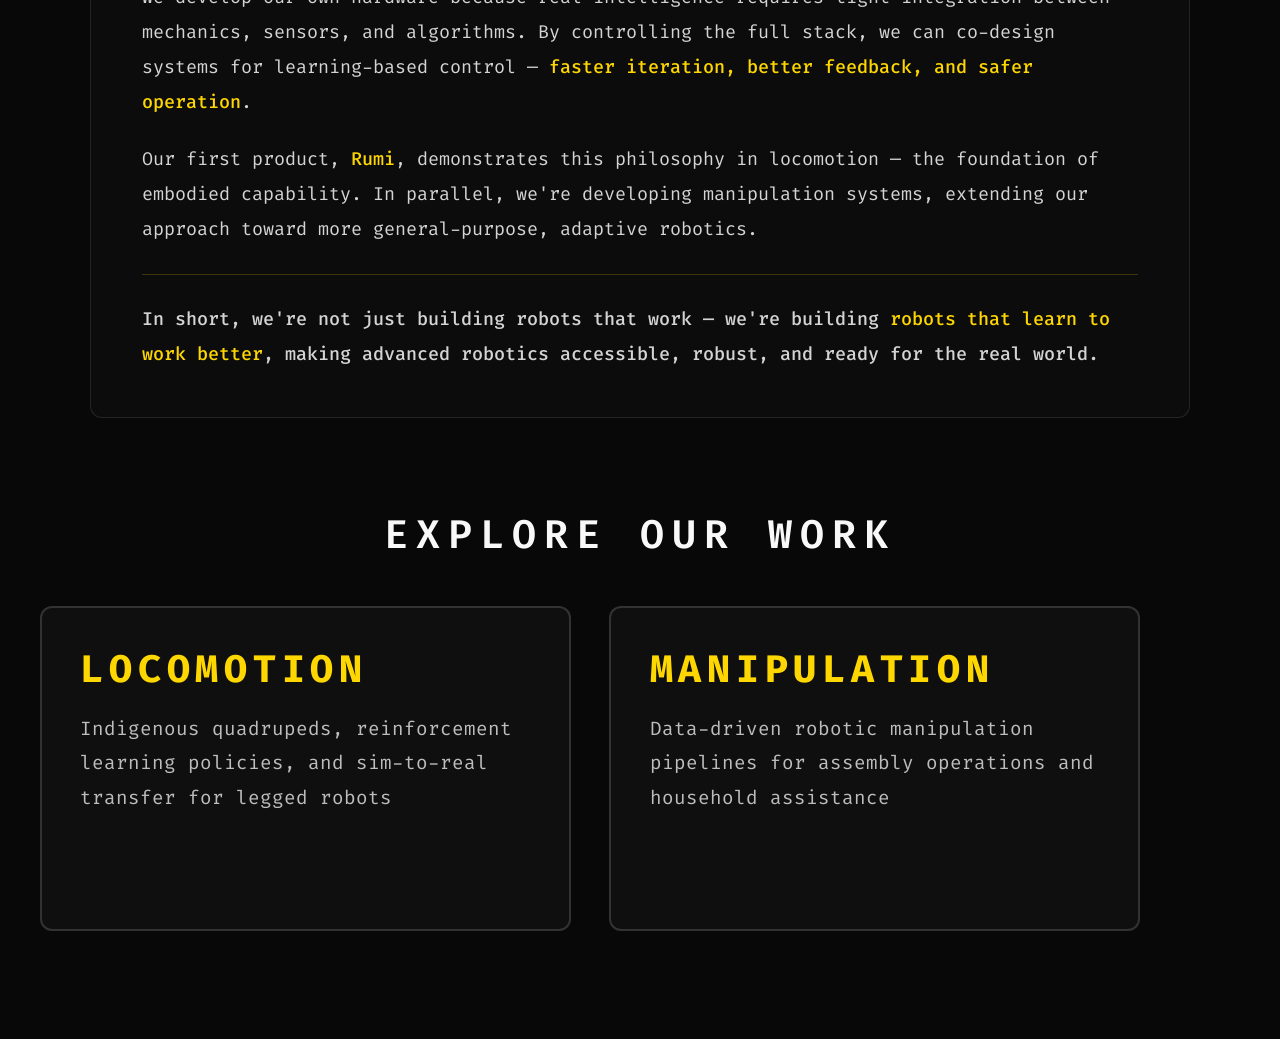
==== commit 943103b6: "init" ====
--- a/index.html
+++ b/index.html
@@ -3,95 +3,61 @@
 <head>
     <meta charset="UTF-8">
     <meta name="viewport" content="width=device-width, initial-scale=1.0">
-    <title>manipulation | lsquarelabs</title>
+    <title>L Square Labs</title>
     <link rel="preconnect" href="https://fonts.googleapis.com">
     <link rel="preconnect" href="https://fonts.gstatic.com" crossorigin>
     <link href="https://fonts.googleapis.com/css2?family=Fira+Code:wght@300;400;500;600;700&display=swap" rel="stylesheet">
-    <link rel="stylesheet" href="styles.css?v=3">
+    <link rel="stylesheet" href="styles.css">
 </head>
 <body>
     <header class="logo">
-        <a href="https://www.lsquarelabs.com" class="logo-link" target="_blank" rel="noopener">
-            <img src="assets/logofinal.png" alt="L Square Labs">
-        </a>
-        <h1 class="header-title" id="manipulation-title">MANIPULATION</h1>
-        <a href="https://www.lsquarelabs.com" class="logo-link" target="_blank" rel="noopener">
-            <span class="logo-text">l square labs</span>
-        </a>
+        <img src="assets/logofinal.png" alt="L Square Labs">
+        <span class="logo-text">l square labs</span>
     </header>
 
     <main class="main-content">
-        <!-- Hardware Projects -->
-        <section class="hardware-section">
-            <!-- What We Work On Section -->
-            <div class="what-we-work-on-section">
-                <h2 class="section-title">What We <span class="gold-text">Work On</span></h2>
-                <div class="work-on-text">
-                    <p>We work on building pipelines to solve robotic manipulation problems using modern, data-driven robotics methods. Our work spans <span class="highlight">simulation</span> and <span class="highlight">real robot hardware</span>, allowing us to develop, test, and validate manipulation behaviors across different setups. These pipelines help us study how robots can perform basic interaction tasks and provide a foundation for future extensions as the systems evolve.</p>
-                </div>
+        <section class="hero-section">
+            <h1 class="hero-title">L Square Labs</h1>
+            <p class="hero-tagline"><span class="highlight">Data</span>, <span class="highlight">learning</span>, <span class="highlight">adaptation</span>: building next gen robotics pipeline</p>
+        </section>
+
+        <section class="mission-section">
+            <div class="mission-block">
+                <h2 class="mission-title">The Problem</h2>
+                <p>Robots are still far from being everyday tools. Despite decades of progress, most remain too expensive, fragile, and difficult to deploy outside controlled environments. Building and maintaining them requires expert knowledge, and they still rely heavily on hand-tuned control and calibration.</p>
+                <p>At <span class="highlight">l square labs</span>, we're tackling this head-on: how to make advanced robots practical, affordable, and safe for real-world use. We believe the way forward isn't more manual tuning or rigid programming — it's <span class="highlight">smarter, data-driven intelligence</span> built into the system itself.</p>
+                <p>Our goal is to lower the barrier to real-world robotics — to make capable machines that anyone can use, not just research labs or industrial giants. This matters because <span class="highlight">robotics should scale like computing did</span>: from complex prototypes to ubiquitous, reliable tools that amplify human capability everywhere.</p>
             </div>
 
+            <div class="mission-block">
+                <h2 class="mission-title">Our Approach</h2>
+                <p>Our approach is a <span class="highlight">data-driven robotics pipeline</span> — a unified framework that connects learning, control, and hardware into one feedback system.</p>
+                <p>Traditional robotics depends on fixed models and manual calibration. We replace that with a pipeline where robots <span class="highlight">learn from data</span>, improving performance, safety, and efficiency through experience.</p>
+                <p>We develop our own hardware because real intelligence requires tight integration between mechanics, sensors, and algorithms. By controlling the full stack, we can co-design systems for learning-based control — <span class="highlight">faster iteration, better feedback, and safer operation</span>.</p>
+                <p>Our first product, <span class="highlight">Rumi</span>, demonstrates this philosophy in locomotion — the foundation of embodied capability. In parallel, we're developing manipulation systems, extending our approach toward more general-purpose, adaptive robotics.</p>
+                <p class="mission-conclusion">In short, we're not just building robots that work — we're building <span class="highlight">robots that learn to work better</span>, making advanced robotics accessible, robust, and ready for the real world.</p>
+            </div>
+        </section>
 
-            <!-- Demonstrations Section -->
-            <section class="demonstrations-section" id="demonstrations">
-                <h2 class="section-title">Demonstrations</h2>
-                <p class="demonstrations-intro">Our work includes a mix of simulation-based studies and real-hardware experiments. Together, these demonstrations illustrate how manipulation behaviors are developed, tested, and evaluated across simulated and physical systems.</p>
+        <section class="domains-section">
+            <h2 class="section-title">Explore Our Work</h2>
+            <div class="domain-cards">
+                <a href="https://locomotion.lsquarelabs.com" class="domain-card" target="_blank" rel="noopener">
+                    <div class="card-content">
+                        <h3>Locomotion</h3>
+                        <p>Indigenous quadrupeds, reinforcement learning policies, and sim-to-real transfer for legged robots</p>
+                        <div class="card-arrow">→</div>
+                    </div>
+                </a>
 
-                <div class="demo-grid">
-                    <!-- Assembly Operations -->
-                    <div class="demo-card">
-                        <h3 class="demo-title">Assembly Operations</h3>
-                        <p class="demo-description">A robotic arm performing contact rich interaction with the objects.</p>
-                        <div class="demo-media">
-                            <div class="carousel" data-carousel="assembly-ops">
-                                <button class="carousel-btn carousel-btn-left" aria-label="Previous clip">‹</button>
-                                <div class="carousel-container">
-                                    <img src="assets/manipulation/peg_hole_sim.gif" alt="Peg-in-hole insertion" class="carousel-img active" loading="lazy" data-caption="Peg-in-hole insertion demonstration.">
-                                    <img src="assets/manipulation/button_pushing.gif" alt="Button pushing task" class="carousel-img" loading="lazy" data-caption="Button pushing interaction.">
-                                    <img src="assets/manipulation/ur5_picking.gif" alt="UR5 picking objects" class="carousel-img" loading="lazy" data-caption="UR5 robotic arm picking task.">
-                                    <img src="assets/manipulation/peg_hole_hardware.gif" alt="Peg-in-hole on hardware" class="carousel-img" loading="lazy" data-caption="peg in hole demonstration on kinova arm">
-                                </div>
-                                <button class="carousel-btn carousel-btn-right" aria-label="Next clip">›</button>
-                                <div class="carousel-indicators"></div>
-                                <div class="carousel-caption"></div>
-                            </div>
-                        </div>
+                <a href="https://manipulation.lsquarelabs.com" class="domain-card" target="_blank" rel="noopener">
+                    <div class="card-content">
+                        <h3>Manipulation</h3>
+                        <p>Data-driven robotic manipulation pipelines for assembly operations and household assistance</p>
+                        <div class="card-arrow">→</div>
                     </div>
-
-                    <!-- Household Assistance -->
-                    <div class="demo-card">
-                        <h3 class="demo-title">Household Assistance</h3>
-                        <p class="demo-description">Manipulation tasks inspired by household and everyday environments.</p>
-                        <div class="demo-media">
-                            <div class="carousel" data-carousel="kitchen-assist">
-                                <button class="carousel-btn carousel-btn-left" aria-label="Previous clip">‹</button>
-                                <div class="carousel-container">
-                                    <img src="assets/manipulation/fruit_picking.gif" alt="Fruit picking task" class="carousel-img active" loading="lazy" data-caption="Fruit picking demonstration.">
-                                    <img src="assets/manipulation/drawer_pulling.gif" alt="Drawer pulling task" class="carousel-img" loading="lazy" data-caption="Drawer pulling interaction.">
-                                </div>
-                                <button class="carousel-btn carousel-btn-right" aria-label="Next clip">›</button>
-                                <div class="carousel-indicators"></div>
-                                <div class="carousel-caption"></div>
-                            </div>
-                        </div>
-                    </div>
-
-                    <!-- Data Collection and Human-in-the-Loop Control -->
-                    <div class="demo-card">
-                        <h3 class="demo-title">Data Collection pipelines</h3>
-                        <p class="demo-description">Pipelines designed to enable user-guided interaction and generate manipulation data.</p>
-                        <div class="demo-media">
-                            <div class="carousel" data-carousel="data-collection">
-                                <div class="carousel-container">
-                                    <img src="assets/manipulation/webapp_teleop.gif" alt="Web app teleoperation" class="carousel-img active" loading="lazy" data-caption="Web-based teleoperation interface for data collection.">
-                                </div>
-                                <div class="carousel-indicators"></div>
-                                <div class="carousel-caption"></div>
-                            </div>
-                        </div>
-                    </div>
-                </div>
-            </section>
+                </a>
+            </div>
         </section>
     </main>
 
--- a/styles.css
+++ b/styles.css
@@ -3,10 +3,6 @@
     margin: 0;
     padding: 0;
     box-sizing: border-box;
-}
-
-html {
-    scroll-behavior: smooth;
 }
 
 :root {
@@ -26,7 +22,7 @@
     font-family: 'Fira Code', monospace;
     cursor: url('data:image/svg+xml;utf8,<svg xmlns="http://www.w3.org/2000/svg" width="24" height="24" viewBox="0 0 24 24" fill="%23f8f8f8" stroke="%23080808" stroke-width="0.5"><path d="M5.5 3.21V20.8c0 .45.54.67.85.35l4.86-4.86a.5.5 0 0 1 .35-.15h6.87a.5.5 0 0 0 .35-.85L6.35 2.85a.5.5 0 0 0-.85.35z"/></svg>') 0 0, auto;
     min-height: 100vh;
-    width: 100vw;
+    overflow-x: hidden;
 }
 
 /* Logo Styles */
@@ -34,7 +30,7 @@
     position: fixed;
     top: 0;
     left: 0;
-    width: 100vw;
+    width: 100%;
     height: var(--header-height);
     display: flex;
     align-items: center;
@@ -42,21 +38,6 @@
     padding-left: var(--spacing-x);
     padding-right: var(--spacing-x);
     z-index: 100;
-    background-color: var(--color-black);
-    border-bottom: 1px solid rgba(248, 248, 248, 0.1);
-}
-
-.logo-link {
-    text-decoration: none;
-    color: inherit;
-    transition: opacity 0.3s ease;
-    height: 100%;
-    display: flex;
-    align-items: center;
-}
-
-.logo-link:hover {
-    opacity: 0.7;
 }
 
 .logo img {
@@ -66,18 +47,6 @@
     object-fit: contain;
 }
 
-.header-title {
-    position: absolute;
-    left: 50%;
-    transform: translateX(-50%);
-    font-size: clamp(1.5rem, 3vw, 2.5rem);
-    font-weight: 700;
-    text-transform: uppercase;
-    letter-spacing: 0.3em;
-    color: var(--color-white);
-    display: flex;
-}
-
 .logo-text {
     font-size: clamp(1rem, 2vw, 1.5rem);
     font-weight: 400;
@@ -89,575 +58,319 @@
 /* Main Content */
 .main-content {
     margin-top: var(--header-height);
-    padding: 0 var(--spacing-x);
-    padding-top: 0;
+    padding: 6vh var(--spacing-x) 12vh;
     min-height: calc(100vh - var(--header-height));
-    width: 100vw;
-    overflow-y: auto;
-    background-image:
-        linear-gradient(rgba(248, 248, 248, 0.05) 1px, transparent 3px),
-        linear-gradient(90deg, rgba(248, 248, 248, 0.05) 1px, transparent 3px);
-    background-size: 25px 25px;
-    background-position: 0 0, 0 0;
-}
-
-/* Section Styles */
-.hardware-section {
-    width: 90%;
-    margin: 0 auto 6vh auto;
-    padding: 0;
-    padding-top: 0;
-}
-
+    width: 100%;
+    display: flex;
+    flex-direction: column;
+    align-items: center;
+    gap: 10vh;
+}
+
+/* Hero Section */
+.hero-section {
+    text-align: center;
+    max-width: 1000px;
+    width: 100%;
+    margin: 0 auto;
+    padding-top: 4vh;
+}
+
+.hero-title {
+    font-size: clamp(2.5rem, 6vw, 5rem);
+    font-weight: 700;
+    text-transform: uppercase;
+    letter-spacing: 0.3em;
+    color: var(--color-white);
+    margin-bottom: 3vh;
+}
+
+.hero-tagline {
+    font-size: clamp(1.1rem, 2.2vw, 1.6rem);
+    font-weight: 400;
+    color: rgba(248, 248, 248, 0.85);
+    line-height: 1.8;
+    letter-spacing: 0.05em;
+}
+
+.highlight {
+    color: gold;
+    font-weight: 500;
+}
+
+/* Mission Section */
+.mission-section {
+    width: 100%;
+    max-width: 1100px;
+    display: flex;
+    flex-direction: column;
+    gap: 8vh;
+}
+
+.mission-block {
+    background: rgba(248, 248, 248, 0.02);
+    border: 1px solid rgba(248, 248, 248, 0.1);
+    border-radius: 12px;
+    padding: 5vh 4vw;
+    transition: all 0.3s ease;
+}
+
+.mission-block:hover {
+    background: rgba(248, 248, 248, 0.04);
+    border-color: rgba(255, 215, 0, 0.3);
+}
+
+.mission-title {
+    font-size: clamp(1.8rem, 3.5vw, 2.3rem);
+    font-weight: 600;
+    color: gold;
+    text-transform: uppercase;
+    letter-spacing: 0.15em;
+    margin-bottom: 3vh;
+    text-align: center;
+}
+
+.mission-block p {
+    font-size: clamp(1rem, 1.6vw, 1.15rem);
+    color: rgba(248, 248, 248, 0.85);
+    line-height: 1.9;
+    margin-bottom: 2.5vh;
+    text-align: left;
+}
+
+.mission-block p:last-child {
+    margin-bottom: 0;
+}
+
+.mission-conclusion {
+    font-size: clamp(1.05rem, 1.7vw, 1.2rem);
+    font-weight: 500;
+    color: rgba(248, 248, 248, 0.9);
+    margin-top: 3vh;
+    padding-top: 3vh;
+    border-top: 1px solid rgba(255, 215, 0, 0.2);
+}
+
+/* Domains Section */
+.domains-section {
+    width: 100%;
+    max-width: 1200px;
+}
 
 .section-title {
     font-size: clamp(1.8rem, 4vw, 2.5rem);
     font-weight: 600;
     text-transform: uppercase;
     letter-spacing: 0.2em;
-    margin-bottom: 4vh;
+    margin-bottom: 5vh;
     color: var(--color-white);
     text-align: center;
 }
 
-.gold-text {
+.domain-cards {
+    display: grid;
+    grid-template-columns: repeat(2, 1fr);
+    gap: 3vw;
+    width: 100%;
+    max-width: 1100px;
+}
+
+.domain-card {
+    background: rgba(248, 248, 248, 0.03);
+    border: 2px solid rgba(248, 248, 248, 0.15);
+    border-radius: 12px;
+    padding: 4vh 3vw;
+    text-decoration: none;
+    color: var(--color-white);
+    transition: all 0.4s cubic-bezier(0.4, 0, 0.2, 1);
+    position: relative;
+    overflow: hidden;
+}
+
+.domain-card::before {
+    content: '';
+    position: absolute;
+    top: 0;
+    left: -100%;
+    width: 100%;
+    height: 100%;
+    background: linear-gradient(90deg, transparent, rgba(255, 215, 0, 0.1), transparent);
+    transition: left 0.6s ease;
+}
+
+.domain-card:hover::before {
+    left: 100%;
+}
+
+.domain-card:hover {
+    background: rgba(248, 248, 248, 0.08);
+    border-color: gold;
+    transform: translateY(-8px) scale(1.02);
+    box-shadow: 0 12px 32px rgba(255, 215, 0, 0.2);
+}
+
+.card-content {
+    position: relative;
+    z-index: 1;
+}
+
+.card-content h3 {
+    font-size: clamp(1.8rem, 3vw, 2.5rem);
+    font-weight: 700;
     color: gold;
-}
-
-/* What We Work On Section */
-.what-we-work-on-section {
-    margin-bottom: 8vh;
-    padding: 4vh 0;
-}
-
-.what-we-work-on-section .section-title {
-    font-size: clamp(1.8rem, 4vw, 2.5rem);
-    font-weight: 600;
-    color: gold;
-    text-transform: uppercase;
-    letter-spacing: 0.2em;
-    margin-bottom: 3vh;
-    text-align: center;
-    line-height: 1.2;
-}
-
-.work-on-text {
-    max-width: 900px;
-    margin: 0 auto;
-}
-
-.work-on-text p {
-    font-size: clamp(0.95rem, 1.5vw, 1.1rem);
-    color: rgba(248, 248, 248, 0.85);
-    margin-bottom: 0;
-    line-height: 2.3;
-    text-align: justify;
-}
-
-.work-on-text .highlight {
-    color: gold;
-    font-weight: 500;
-}
-
-/* Carousel Gallery */
-.carousel {
-    position: relative;
-    width: 100%;
-}
-
-.carousel-container {
-    position: relative;
-    width: 100%;
-    height: 400px;
-    overflow: hidden;
-    border-radius: 8px;
-    border: 1px solid rgba(248, 248, 248, 0.15);
-}
-
-.carousel-img {
-    position: absolute;
-    width: 100%;
-    height: 100%;
-    object-fit: contain;
-    opacity: 0;
-    transition: opacity 0.5s ease-in-out;
-    background-color: rgba(248, 248, 248, 0.02);
-    pointer-events: none;
-}
-
-.carousel-img.active {
-    opacity: 1;
-    pointer-events: auto;
-}
-
-.carousel-btn {
-    position: absolute;
-    top: 50%;
-    transform: translateY(-50%);
-    background-color: rgba(248, 248, 248, 0.1);
-    color: var(--color-white);
-    border: 1px solid rgba(248, 248, 248, 0.2);
-    width: 50px;
-    height: 50px;
-    font-size: 2rem;
-    cursor: pointer;
-    z-index: 10;
-    transition: all 0.3s ease;
-    border-radius: 50%;
-    display: flex;
-    align-items: center;
-    justify-content: center;
-    line-height: 1;
-}
-
-.carousel-btn:hover {
-    background-color: rgba(255, 215, 0, 0.2);
-    border-color: gold;
-    color: gold;
-}
-
-.carousel-btn-left {
-    left: 10px;
-}
-
-.carousel-btn-right {
-    right: 10px;
-}
-
-.carousel-indicators {
-    display: flex;
-    justify-content: center;
-    gap: 10px;
-    margin-top: 15px;
-}
-
-.carousel-indicator {
-    width: 10px;
-    height: 10px;
-    border-radius: 50%;
-    background-color: rgba(248, 248, 248, 0.3);
-    cursor: pointer;
-    transition: all 0.3s ease;
-    border: 1px solid transparent;
-}
-
-.carousel-indicator.active {
-    background-color: gold;
-    border-color: gold;
-    transform: scale(1.2);
-}
-
-.carousel-indicator:hover {
-    background-color: rgba(255, 215, 0, 0.5);
-}
-
-.carousel-caption {
-    margin-top: 12px;
-    text-align: center;
-    font-size: clamp(0.85rem, 1.4vw, 1rem);
-    color: rgba(248, 248, 248, 0.75);
-    line-height: 1.5;
-    min-height: 1.5em;
-}
-
-.carousel-caption.hidden {
-    display: none;
-}
-
-.coming-soon-text {
-    font-size: clamp(0.9rem, 1.5vw, 1rem);
-    color: rgba(248, 248, 248, 0.5);
-    text-align: center;
-    padding: 4vh 0;
-    font-style: italic;
-}
-
-/* Demonstrations Section */
-.demonstrations-section {
-    width: 90%;
-    margin: 0 auto 6vh auto;
-    padding: 4vh 0;
-}
-
-.demonstrations-intro {
-    font-size: clamp(0.95rem, 1.5vw, 1.1rem);
-    color: rgba(248, 248, 248, 0.85);
-    text-align: center;
-    margin-bottom: 4vh;
-    max-width: 800px;
-    margin-left: auto;
-    margin-right: auto;
-}
-
-/* Demo Grid - 3 columns on desktop, responsive */
-.demo-grid {
-    display: grid;
-    grid-template-columns: repeat(3, 1fr);
-    gap: 4vh 3vw;
-    margin-top: 4vh;
-}
-
-/* 2 columns on medium screens */
-@media (max-width: 1279px) {
-    .demo-grid {
-        grid-template-columns: repeat(2, 1fr);
-    }
-}
-
-/* Simplified Demo Cards */
-.demo-card {
-    background: rgba(248, 248, 248, 0.03);
-    border: 1px solid rgba(248, 248, 248, 0.15);
-    border-radius: 10px;
-    padding: 3vh 2.5vw;
-    transition: all 0.3s ease;
-}
-
-.demo-card:hover {
-    background: rgba(248, 248, 248, 0.06);
-    border-color: gold;
-    transform: translateY(-5px);
-    box-shadow: 0 8px 24px rgba(255, 215, 0, 0.15);
-}
-
-.demo-title {
-    font-size: clamp(1.5rem, 3vw, 2rem);
-    font-weight: 600;
-    color: gold;
-    margin-bottom: 1vh;
+    margin-bottom: 2vh;
     text-transform: uppercase;
     letter-spacing: 0.15em;
-}
-
-.demo-description {
-    font-size: clamp(0.9rem, 1.5vw, 1rem);
-    color: rgba(248, 248, 248, 0.85);
-    line-height: 1.6;
-    margin-bottom: 2.5vh;
-}
-
-.demo-media {
-    width: 100%;
-}
-
-.demo-card .carousel-container {
-    height: 350px;
-}
-
-/* Responsive: Single column on tablets and below */
-@media (max-width: 1023px) {
-    .demo-grid {
+    transition: all 0.3s ease;
+}
+
+.domain-card:hover .card-content h3 {
+    color: rgba(255, 215, 0, 1);
+    text-shadow: 0 0 20px rgba(255, 215, 0, 0.4);
+}
+
+.card-content p {
+    font-size: clamp(1rem, 1.5vw, 1.2rem);
+    color: rgba(248, 248, 248, 0.75);
+    line-height: 1.8;
+    margin-bottom: 3vh;
+    transition: color 0.3s ease;
+}
+
+.domain-card:hover .card-content p {
+    color: rgba(248, 248, 248, 0.9);
+}
+
+.card-arrow {
+    font-size: clamp(2rem, 3vw, 3rem);
+    color: gold;
+    opacity: 0;
+    transform: translateX(-20px);
+    transition: all 0.4s cubic-bezier(0.4, 0, 0.2, 1);
+    text-align: right;
+}
+
+.domain-card:hover .card-arrow {
+    opacity: 1;
+    transform: translateX(0);
+}
+
+/* Tablet Responsive Design */
+@media (max-width: 1024px) {
+    .main-content {
+        gap: 7vh;
+        padding: 5vh 4vw 12vh;
+    }
+
+    .mission-section {
+        gap: 6vh;
+    }
+
+    .mission-block {
+        padding: 4vh 5vw;
+    }
+
+    .domain-cards {
+        gap: 3vw;
+    }
+}
+
+/* Mobile Responsive Design */
+@media (max-width: 768px) {
+    :root {
+        --header-height: 12vh;
+    }
+
+    .main-content {
+        gap: 6vh;
+        padding: 4vh 5vw 10vh;
+    }
+
+    .hero-section {
+        padding-top: 2vh;
+    }
+
+    .mission-section {
+        gap: 5vh;
+    }
+
+    .mission-block {
+        padding: 4vh 6vw;
+    }
+
+    .mission-block p {
+        line-height: 1.8;
+    }
+
+    .domain-cards {
         grid-template-columns: 1fr;
         gap: 4vh;
     }
 
-    .demo-card .carousel-container {
-        height: 380px;
-    }
-}
-
-@media (max-width: 599px) {
-    .demo-card .carousel-container {
-        height: 300px;
-    }
-}
-
-@media (max-width: 479px) {
-    .demo-card {
-        padding: 2.5vh 4vw;
-    }
-
-    .demo-card .carousel-container {
-        height: 240px;
-    }
-}
-
-/* Large Desktop (1920px+) */
-@media (min-width: 1920px) {
-    .hardware-section {
-        width: 85%;
-        max-width: 1800px;
-    }
-
-    .carousel-container {
-        height: 500px;
-    }
-
-}
-
-/* Desktop (1440px - 1919px) */
-@media (min-width: 1440px) and (max-width: 1919px) {
-    .carousel-container {
-        height: 450px;
-    }
-
-}
-
-/* Laptop/Small Desktop (1024px - 1439px) */
-@media (min-width: 1024px) and (max-width: 1439px) {
-    .hardware-section {
-        width: 92%;
-    }
-
-    .carousel-container {
-        height: 380px;
-    }
-
-}
-
-/* Tablet Landscape (768px - 1023px) */
-@media (min-width: 768px) and (max-width: 1023px) {
+    .domain-card {
+        padding: 3.5vh 5vw;
+    }
+
+    .card-content p {
+        line-height: 1.7;
+    }
+
+    .hero-title {
+        letter-spacing: 0.2em;
+    }
+}
+
+/* Small Mobile Responsive Design */
+@media (max-width: 480px) {
     :root {
-        --header-height: 13vh;
-        --spacing-x: 4vw;
-    }
-
-    .hardware-section {
-        width: 94%;
-    }
-
-
-    .carousel-container {
-        height: 320px;
-    }
-
-    .carousel-btn {
-        width: 42px;
-        height: 42px;
-        font-size: 1.6rem;
-    }
-
-    .section-title {
-        font-size: clamp(1.6rem, 3.5vw, 2.2rem);
-    }
-}
-
-/* 2-element header layout for small screens */
-@media (max-width: 599px) {
-    .logo-text {
-        display: none;
-    }
-
-    .logo {
-        justify-content: space-between;
-    }
-
-    .header-title {
-        position: static;
-        transform: none;
-        font-size: clamp(1rem, 4vw, 1.8rem);
-        letter-spacing: 0.2em;
-    }
-}
-
-/* Tablet Portrait (600px - 767px) */
-@media (min-width: 600px) and (max-width: 767px) {
-    :root {
-        --header-height: 14vh;
+        --header-height: 10vh;
         --spacing-x: 5vw;
-        --spacing-y: 3vh;
-    }
-
-    .hardware-section {
-        width: 94%;
-    }
-
-
-    .carousel-container {
-        height: 350px;
-    }
-
-    .carousel-btn {
-        width: 40px;
-        height: 40px;
-        font-size: 1.5rem;
-    }
-
-    .carousel-btn-left {
-        left: 8px;
-    }
-
-    .carousel-btn-right {
-        right: 8px;
-    }
-
-    .section-title {
-        font-size: clamp(1.5rem, 5vw, 2rem);
-        margin-bottom: 3vh;
-    }
-}
-
-/* Mobile Landscape (480px - 599px) */
-@media (min-width: 480px) and (max-width: 599px) {
-    :root {
-        --header-height: 13vh;
-        --spacing-x: 5vw;
-    }
-
-    .hardware-section {
-        width: 95%;
-    }
-
-
-    .carousel-container {
-        height: 280px;
-    }
-
-    .carousel-btn {
-        width: 38px;
-        height: 38px;
-        font-size: 1.4rem;
-    }
-
-    .carousel-btn-left {
-        left: 6px;
-    }
-
-    .carousel-btn-right {
-        right: 6px;
-    }
-
-    .carousel-indicators {
-        gap: 8px;
-        margin-top: 12px;
-    }
-
-    .section-title {
-        font-size: clamp(1.4rem, 5.5vw, 1.8rem);
-        letter-spacing: 0.18em;
-    }
-
-}
-
-/* Small Mobile Portrait (320px - 479px) */
-@media (max-width: 479px) {
-    :root {
-        --header-height: 12vh;
-        --spacing-x: 6vw;
-        --spacing-y: 2.5vh;
-    }
-
-    body {
-        font-size: 14px;
-    }
-
-    .hardware-section {
-        width: 96%;
-        padding: 3vh 0;
-    }
-
-
-    .carousel-container {
-        height: 240px;
-    }
-
-    .carousel-btn {
-        width: 32px;
-        height: 32px;
-        font-size: 1.2rem;
-    }
-
-    .carousel-btn-left {
-        left: 5px;
-    }
-
-    .carousel-btn-right {
-        right: 5px;
-    }
-
-    .carousel-indicators {
-        gap: 6px;
-        margin-top: 10px;
-    }
-
-    .carousel-indicator {
-        width: 7px;
-        height: 7px;
-    }
-
-    .section-title {
-        font-size: clamp(1.3rem, 6vw, 1.6rem);
+    }
+
+    .main-content {
+        gap: 5vh;
+        padding: 3vh 5vw 8vh;
+    }
+
+    .hero-section {
+        padding-top: 1vh;
+    }
+
+    .hero-tagline {
+        line-height: 1.7;
+    }
+
+    .mission-section {
+        gap: 4vh;
+    }
+
+    .mission-block {
+        padding: 3vh 5vw;
+        border-radius: 8px;
+    }
+
+    .mission-title {
+        margin-bottom: 2.5vh;
+        letter-spacing: 0.1em;
+    }
+
+    .mission-block p {
+        margin-bottom: 2vh;
+        line-height: 1.75;
+    }
+
+    .mission-conclusion {
+        margin-top: 2.5vh;
+        padding-top: 2.5vh;
+    }
+
+    .domain-card {
+        padding: 3vh 5vw;
+        border-radius: 8px;
+    }
+
+    .hero-title {
         letter-spacing: 0.15em;
-        margin-bottom: 2.5vh;
-    }
-
-    .footer p {
-        font-size: clamp(0.7rem, 2vw, 0.85rem);
-    }
-}
-
-/* Extra Small Mobile (max 359px) */
-@media (max-width: 359px) {
-    :root {
-        --header-height: 11vh;
-        --spacing-x: 5vw;
-    }
-
-    .hardware-section {
-        width: 98%;
-    }
-
-    .carousel-container {
-        height: 200px;
-    }
-
-    .carousel-btn {
-        width: 28px;
-        height: 28px;
-        font-size: 1rem;
-    }
-
-    .section-title {
-        font-size: clamp(1.2rem, 7vw, 1.4rem);
-    }
-}
-
-/* Landscape Mobile (short height) */
-@media (max-height: 600px) and (orientation: landscape) {
-    :root {
-        --header-height: 18vh;
-        --spacing-y: 2vh;
-    }
-
-    .carousel-container {
-        height: 50vh;
-    }
-
-    .section-title {
-        font-size: clamp(1.2rem, 4vh, 1.8rem);
-        margin-bottom: 2vh;
-    }
-
-    .carousel-btn {
-        width: 36px;
-        height: 36px;
-        font-size: 1.3rem;
-    }
-}
-
-/* Very Short Landscape (max 400px height) */
-@media (max-height: 400px) and (orientation: landscape) {
-    :root {
-        --header-height: 22vh;
-    }
-
-    .hardware-section {
-        padding: 2vh 0;
-    }
-
-    .carousel-container {
-        height: 45vh;
-    }
-
-    .section-title {
-        font-size: clamp(1rem, 4.5vh, 1.4rem);
-        margin-bottom: 1.5vh;
-    }
-
-    .carousel-btn {
-        width: 30px;
-        height: 30px;
-        font-size: 1.1rem;
     }
 }
 
@@ -666,7 +379,7 @@
     position: fixed;
     bottom: 0;
     left: 0;
-    width: 100vw;
+    width: 100%;
     padding: 2vh 3vw;
     text-align: center;
     z-index: 100;
@@ -714,7 +427,7 @@
     .social-links {
         gap: 4vw;
     }
-    
+
     .social-links svg {
         width: 18px;
         height: 18px;
@@ -725,11 +438,11 @@
     .footer {
         gap: 0.8vh;
     }
-    
+
     .social-links {
         gap: 5vw;
     }
-    
+
     .social-links svg {
         width: 16px;
         height: 16px;
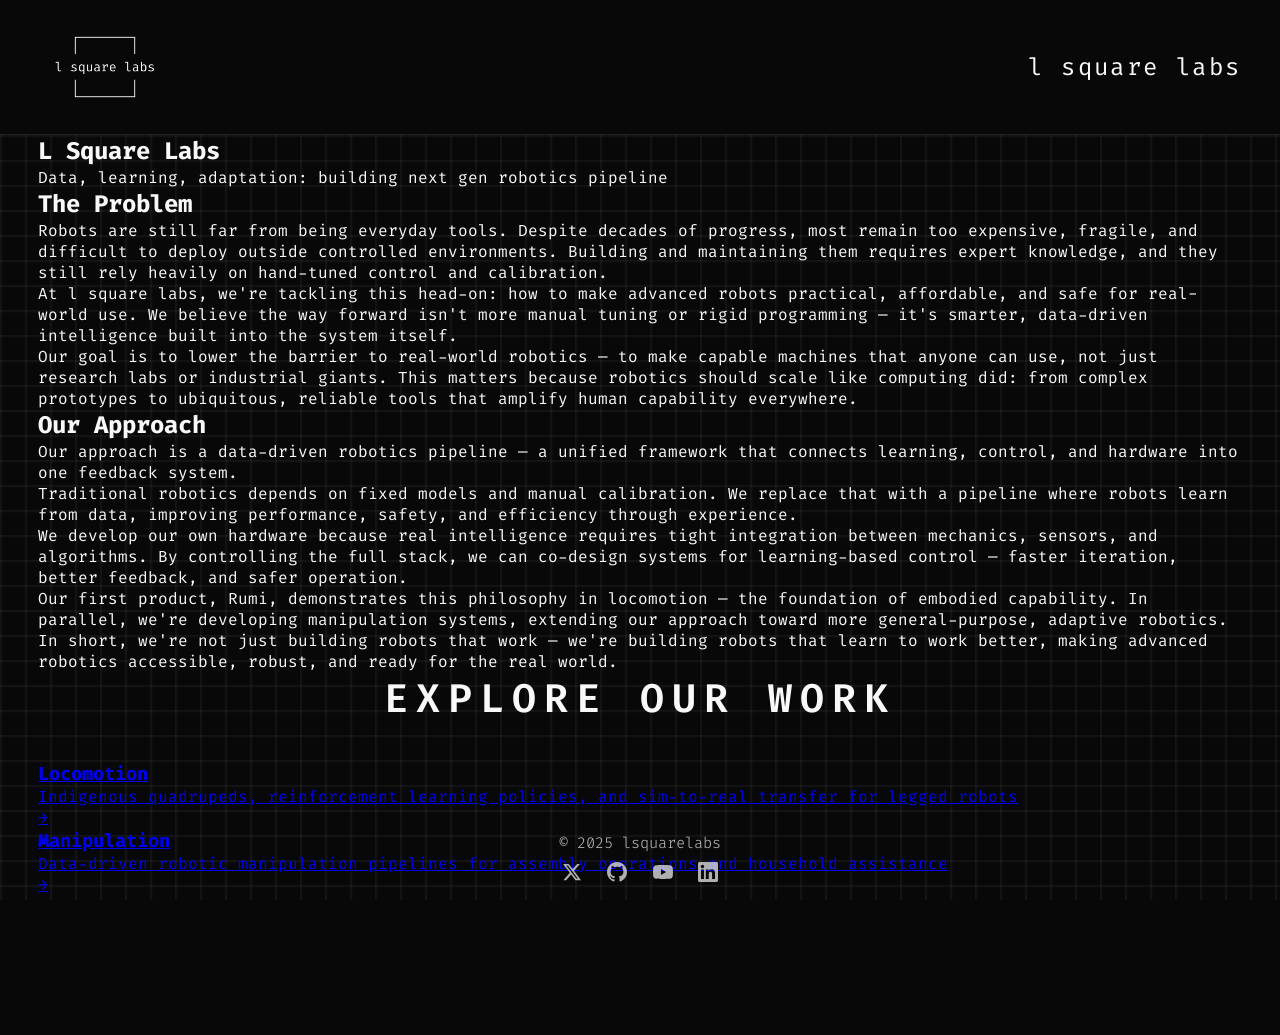
==== commit 4fffc69d: "Consolidate locomotion and manipulation branches into subfolders - Move quadruped branch contents to" ====
--- a/index.html
+++ b/index.html
@@ -42,7 +42,7 @@
         <section class="domains-section">
             <h2 class="section-title">Explore Our Work</h2>
             <div class="domain-cards">
-                <a href="https://locomotion.lsquarelabs.com" class="domain-card" target="_blank" rel="noopener">
+                <a href="/locomotion" class="domain-card">
                     <div class="card-content">
                         <h3>Locomotion</h3>
                         <p>Indigenous quadrupeds, reinforcement learning policies, and sim-to-real transfer for legged robots</p>
@@ -50,7 +50,7 @@
                     </div>
                 </a>
 
-                <a href="https://manipulation.lsquarelabs.com" class="domain-card" target="_blank" rel="noopener">
+                <a href="/manipulation" class="domain-card">
                     <div class="card-content">
                         <h3>Manipulation</h3>
                         <p>Data-driven robotic manipulation pipelines for assembly operations and household assistance</p>
--- a/styles.css
+++ b/styles.css
@@ -3,6 +3,10 @@
     margin: 0;
     padding: 0;
     box-sizing: border-box;
+}
+
+html {
+    scroll-behavior: smooth;
 }
 
 :root {
@@ -38,6 +42,21 @@
     padding-left: var(--spacing-x);
     padding-right: var(--spacing-x);
     z-index: 100;
+    background-color: var(--color-black);
+    border-bottom: 1px solid rgba(248, 248, 248, 0.1);
+}
+
+.logo-link {
+    text-decoration: none;
+    color: inherit;
+    transition: opacity 0.3s ease;
+    height: 100%;
+    display: flex;
+    align-items: center;
+}
+
+.logo-link:hover {
+    opacity: 0.7;
 }
 
 .logo img {
@@ -45,6 +64,96 @@
     width: auto;
     display: block;
     object-fit: contain;
+}
+
+.header-title {
+    position: absolute;
+    left: 50%;
+    transform: translateX(-50%);
+    font-size: clamp(1.5rem, 3vw, 2.5rem);
+    font-weight: 700;
+    text-transform: uppercase;
+    letter-spacing: 0.3em;
+    color: var(--color-white);
+    display: flex;
+    animation: title-breathe 7.2s ease-in-out infinite;
+}
+
+@keyframes title-breathe {
+    0%, 100% {
+        transform: translateX(-50%) scale(1.0);
+    }
+    50% {
+        transform: translateX(-50%) scale(1.15);
+    }
+}
+
+.header-title .letter {
+    display: inline-block;
+}
+
+/* Static state when scrolled */
+.header-title.static {
+    animation: none !important;
+    transform: translateX(-50%) scale(1) !important;
+}
+
+.header-title.static .letter {
+    animation: none !important;
+    transform: none !important;
+    color: var(--color-white) !important;
+    box-shadow: none !important;
+}
+
+/* L and N move together - start at -6px, go to +6px */
+.header-title .walk-group-1 {
+    animation: walk-group-1 1.2s ease-in-out infinite;
+}
+
+@keyframes walk-group-1 {
+    0%, 100% {
+        transform: translateY(-6px) scale(1.1);
+        color: var(--color-white);
+        box-shadow: inset 0 0 0 0 transparent;
+    }
+    50% {
+        transform: translateY(6px) scale(0.9);
+        color: gold;
+        box-shadow: inset 0 -0.3em 0 -0.25em gold;
+    }
+}
+
+/* Both O's move together - start at +6px, go to -6px */
+.header-title .walk-group-2 {
+    animation: walk-group-2 1.2s ease-in-out infinite;
+}
+
+@keyframes walk-group-2 {
+    0%, 100% {
+        transform: translateY(6px) scale(0.9);
+        color: gold;
+        box-shadow: inset 0 -0.3em 0 -0.25em gold;
+    }
+    50% {
+        transform: translateY(-6px) scale(1.1);
+        color: var(--color-white);
+        box-shadow: inset 0 0 0 0 transparent;
+    }
+}
+
+/* Middle letters (C, O, M, O, T, I) - rock motion */
+/* Move down (+2px) when any leg touches, move up (-2px) when both legs are mid-air */
+.header-title .walk-group-3 {
+    animation: walk-group-3 1.2s ease-in-out infinite;
+}
+
+@keyframes walk-group-3 {
+    0%, 50%, 100% {
+        transform: translateY(2px);
+    }
+    25%, 75% {
+        transform: translateY(-2px);
+    }
 }
 
 .logo-text {
@@ -58,103 +167,31 @@
 /* Main Content */
 .main-content {
     margin-top: var(--header-height);
-    padding: 6vh var(--spacing-x) 12vh;
+    padding: 0 var(--spacing-x);
+    padding-top: 0;
     min-height: calc(100vh - var(--header-height));
     width: 100%;
-    display: flex;
-    flex-direction: column;
-    align-items: center;
-    gap: 10vh;
-}
-
-/* Hero Section */
-.hero-section {
-    text-align: center;
-    max-width: 1000px;
-    width: 100%;
-    margin: 0 auto;
-    padding-top: 4vh;
-}
-
-.hero-title {
-    font-size: clamp(2.5rem, 6vw, 5rem);
-    font-weight: 700;
-    text-transform: uppercase;
-    letter-spacing: 0.3em;
-    color: var(--color-white);
-    margin-bottom: 3vh;
-}
-
-.hero-tagline {
-    font-size: clamp(1.1rem, 2.2vw, 1.6rem);
-    font-weight: 400;
-    color: rgba(248, 248, 248, 0.85);
-    line-height: 1.8;
-    letter-spacing: 0.05em;
-}
-
-.highlight {
-    color: gold;
-    font-weight: 500;
-}
-
-/* Mission Section */
-.mission-section {
-    width: 100%;
-    max-width: 1100px;
-    display: flex;
-    flex-direction: column;
-    gap: 8vh;
-}
-
-.mission-block {
-    background: rgba(248, 248, 248, 0.02);
-    border: 1px solid rgba(248, 248, 248, 0.1);
-    border-radius: 12px;
-    padding: 5vh 4vw;
-    transition: all 0.3s ease;
-}
-
-.mission-block:hover {
-    background: rgba(248, 248, 248, 0.04);
-    border-color: rgba(255, 215, 0, 0.3);
-}
-
-.mission-title {
-    font-size: clamp(1.8rem, 3.5vw, 2.3rem);
-    font-weight: 600;
-    color: gold;
-    text-transform: uppercase;
-    letter-spacing: 0.15em;
-    margin-bottom: 3vh;
-    text-align: center;
-}
-
-.mission-block p {
-    font-size: clamp(1rem, 1.6vw, 1.15rem);
-    color: rgba(248, 248, 248, 0.85);
-    line-height: 1.9;
-    margin-bottom: 2.5vh;
-    text-align: left;
-}
-
-.mission-block p:last-child {
-    margin-bottom: 0;
-}
-
-.mission-conclusion {
-    font-size: clamp(1.05rem, 1.7vw, 1.2rem);
-    font-weight: 500;
-    color: rgba(248, 248, 248, 0.9);
-    margin-top: 3vh;
-    padding-top: 3vh;
-    border-top: 1px solid rgba(255, 215, 0, 0.2);
-}
-
-/* Domains Section */
-.domains-section {
-    width: 100%;
-    max-width: 1200px;
+    overflow-y: auto;
+    background-image:
+        linear-gradient(rgba(248, 248, 248, 0.05) 1px, transparent 3px),
+        linear-gradient(90deg, rgba(248, 248, 248, 0.05) 1px, transparent 3px);
+    background-size: 25px 25px;
+    background-position: 0 0, 0 0;
+}
+
+/* Section Styles */
+.hardware-section {
+    width: 90%;
+    margin: 0 auto 6vh auto;
+    padding: 0;
+    padding-top: 0;
+}
+
+.tools-section,
+.timeline-section {
+    width: 90%;
+    margin: 0 auto 6vh auto;
+    padding: 4vh 0;
 }
 
 .section-title {
@@ -162,215 +199,1389 @@
     font-weight: 600;
     text-transform: uppercase;
     letter-spacing: 0.2em;
-    margin-bottom: 5vh;
+    margin-bottom: 4vh;
     color: var(--color-white);
     text-align: center;
 }
 
-.domain-cards {
-    display: grid;
-    grid-template-columns: repeat(2, 1fr);
-    gap: 3vw;
+.gold-text {
+    color: gold;
+}
+
+/* Walkers Intro Section - Two Column Layout */
+.walkers-intro-section {
+    display: flex;
+    justify-content: space-between;
+    align-items: center;
+    min-height: calc(100vh - var(--header-height));
+    margin-bottom: 0;
+    padding: 4vh 0;
+    gap: 4vw;
+}
+
+.walkers-text {
+    flex: 1;
+    max-width: 45%;
+    display: flex;
+    flex-direction: column;
+    justify-content: center;
+    align-items: flex-start;
+    gap: 3vh;
+}
+
+.walkers-heading {
+    font-size: clamp(1.8rem, 4vw, 2.5rem);
+    font-weight: 600;
+    color: gold;
+    text-transform: uppercase;
+    letter-spacing: 0.2em;
+    margin: 0;
+    white-space: nowrap;
+    line-height: 1.2;
+}
+
+.walkers-heading .white-text {
+    color: var(--color-white);
+}
+
+.walkers-text p {
+    font-size: clamp(0.95rem, 1.5vw, 1.1rem);
+    color: rgba(248, 248, 248, 0.85);
+    line-height: 1.9;
+    text-align: left;
+    margin: 0;
+}
+
+.walkers-text .highlight {
+    color: gold;
+    font-weight: 500;
+}
+
+.walkers-nav-wrapper {
+    flex: 1;
+    max-width: 45%;
+    display: flex;
+    flex-direction: column;
+    justify-content: center;
+    align-items: center;
+    gap: 3vh;
+}
+
+.walkers-nav-wrapper .section-title {
+    margin: 0;
+    white-space: nowrap;
+    text-align: center;
+    line-height: 1.2;
+}
+
+/* Project Navigation */
+.project-nav {
+    display: flex;
+    flex-direction: column;
+    gap: 2.5vh;
     width: 100%;
-    max-width: 1100px;
-}
-
-.domain-card {
+    max-width: 500px;
+}
+
+.project-nav-card {
     background: rgba(248, 248, 248, 0.03);
     border: 2px solid rgba(248, 248, 248, 0.15);
-    border-radius: 12px;
-    padding: 4vh 3vw;
+    border-radius: 10px;
+    padding: 3vh 2.5vw;
+    text-align: left;
     text-decoration: none;
     color: var(--color-white);
-    transition: all 0.4s cubic-bezier(0.4, 0, 0.2, 1);
+    transition: all 0.3s cubic-bezier(0.4, 0, 0.2, 1);
+    cursor: pointer;
     position: relative;
+    display: flex;
+    flex-direction: column;
+    gap: 0.8vh;
+}
+
+.project-nav-card::after {
+    content: '→';
+    position: absolute;
+    right: 2.5vw;
+    top: 50%;
+    transform: translateY(-50%) translateX(-10px);
+    font-size: clamp(1.5rem, 2.5vw, 2rem);
+    color: gold;
+    opacity: 0;
+    transition: all 0.3s cubic-bezier(0.4, 0, 0.2, 1);
+}
+
+.project-nav-card:hover {
+    background: rgba(248, 248, 248, 0.08);
+    border-color: gold;
+    transform: scale(1.02);
+    box-shadow: 0 8px 24px rgba(255, 215, 0, 0.15);
+}
+
+.project-nav-card:hover::after {
+    opacity: 1;
+    transform: translateY(-50%) translateX(0);
+}
+
+.project-nav-card h3 {
+    font-size: clamp(1.4rem, 2.2vw, 1.7rem);
+    font-weight: 600;
+    color: gold;
+    margin-bottom: 0.3vh;
+    text-transform: uppercase;
+    letter-spacing: 0.12em;
+    transition: color 0.3s ease;
+}
+
+.project-nav-card:hover h3 {
+    color: rgba(255, 215, 0, 1);
+    text-shadow: 0 0 20px rgba(255, 215, 0, 0.3);
+}
+
+.project-nav-card p {
+    font-size: clamp(0.9rem, 1.4vw, 1.05rem);
+    color: rgba(248, 248, 248, 0.75);
+    font-weight: 300;
+    letter-spacing: 0.05em;
+    transition: color 0.3s ease;
+}
+
+.project-nav-card:hover p {
+    color: rgba(248, 248, 248, 0.9);
+}
+
+/* Project Container */
+.project-container {
+    margin-bottom: 8vh;
+    padding-bottom: 6vh;
+    border-bottom: 1px solid rgba(248, 248, 248, 0.1);
+}
+
+.project-container:last-of-type {
+    border-bottom: none;
+}
+
+.project-header {
+    margin-bottom: 2vh;
+}
+
+.hardware-title {
+    font-size: clamp(1.5rem, 3vw, 2rem);
+    font-weight: 600;
+    color: gold;
+    margin-bottom: 1vh;
+    text-transform: uppercase;
+    letter-spacing: 0.15em;
+}
+
+.hardware-subtitle {
+    font-size: clamp(0.9rem, 1.5vw, 1.1rem);
+    font-weight: 300;
+    color: rgba(248, 248, 248, 0.7);
+    margin-bottom: 2vh;
+    font-style: italic;
+}
+
+.project-description {
+    margin-bottom: 4vh;
+    line-height: 1.8;
+}
+
+.project-description p {
+    font-size: clamp(0.9rem, 1.5vw, 1rem);
+    color: rgba(248, 248, 248, 0.85);
+    margin-bottom: 1.5vh;
+    line-height: 1.8;
+}
+
+.project-description a {
+    color: gold;
+    text-decoration: none;
+    border-bottom: 1px solid transparent;
+    transition: border-color 0.3s ease;
+}
+
+.project-description a:hover {
+    border-bottom-color: gold;
+}
+
+/* Project Media Layout */
+.project-media {
+    display: grid;
+    grid-template-columns: 1fr 1fr;
+    gap: 3vw;
+    margin-top: 3vh;
+}
+
+.media-section {
+    display: flex;
+    flex-direction: column;
+}
+
+.media-title {
+    font-size: clamp(1.1rem, 2vw, 1.4rem);
+    font-weight: 500;
+    color: var(--color-white);
+    margin-bottom: 2vh;
+    text-transform: uppercase;
+    letter-spacing: 0.1em;
+}
+
+.media-placeholder {
+    background-color: rgba(248, 248, 248, 0.03);
+    border: 1px dashed rgba(248, 248, 248, 0.2);
+    border-radius: 8px;
+    display: flex;
+    align-items: center;
+    justify-content: center;
+    min-height: 400px;
+}
+
+.media-placeholder p {
+    font-size: clamp(0.9rem, 1.5vw, 1rem);
+    color: rgba(248, 248, 248, 0.4);
+    font-style: italic;
+}
+
+/* Carousel Gallery */
+.carousel {
+    position: relative;
+    width: 100%;
+}
+
+.carousel-container {
+    position: relative;
+    width: 100%;
+    height: 400px;
     overflow: hidden;
-}
-
-.domain-card::before {
+    border-radius: 8px;
+    border: 1px solid rgba(248, 248, 248, 0.15);
+}
+
+.carousel-img {
+    position: absolute;
+    width: 100%;
+    height: 100%;
+    object-fit: contain;
+    opacity: 0;
+    transition: opacity 0.5s ease-in-out;
+    background-color: rgba(248, 248, 248, 0.02);
+    pointer-events: none;
+}
+
+.carousel-img.active {
+    opacity: 1;
+    pointer-events: auto;
+}
+
+.carousel-btn {
+    position: absolute;
+    top: 50%;
+    transform: translateY(-50%);
+    background-color: rgba(248, 248, 248, 0.1);
+    color: var(--color-white);
+    border: 1px solid rgba(248, 248, 248, 0.2);
+    width: 50px;
+    height: 50px;
+    font-size: 2rem;
+    cursor: pointer;
+    z-index: 10;
+    transition: all 0.3s ease;
+    border-radius: 50%;
+    display: flex;
+    align-items: center;
+    justify-content: center;
+    line-height: 1;
+}
+
+.carousel-btn:hover {
+    background-color: rgba(255, 215, 0, 0.2);
+    border-color: gold;
+    color: gold;
+}
+
+.carousel-btn-left {
+    left: 10px;
+}
+
+.carousel-btn-right {
+    right: 10px;
+}
+
+.carousel-indicators {
+    display: flex;
+    justify-content: center;
+    gap: 10px;
+    margin-top: 15px;
+}
+
+.carousel-indicator {
+    width: 10px;
+    height: 10px;
+    border-radius: 50%;
+    background-color: rgba(248, 248, 248, 0.3);
+    cursor: pointer;
+    transition: all 0.3s ease;
+    border: 1px solid transparent;
+}
+
+.carousel-indicator.active {
+    background-color: gold;
+    border-color: gold;
+    transform: scale(1.2);
+}
+
+.carousel-indicator:hover {
+    background-color: rgba(255, 215, 0, 0.5);
+}
+
+.carousel-caption {
+    margin-top: 12px;
+    text-align: center;
+    font-size: clamp(0.85rem, 1.4vw, 1rem);
+    color: rgba(248, 248, 248, 0.75);
+    line-height: 1.5;
+    min-height: 1.5em;
+}
+
+.carousel-caption.hidden {
+    display: none;
+}
+
+.coming-soon-text {
+    font-size: clamp(0.9rem, 1.5vw, 1rem);
+    color: rgba(248, 248, 248, 0.5);
+    text-align: center;
+    padding: 4vh 0;
+    font-style: italic;
+}
+
+/* Tools Section */
+.tools-grid {
+    display: grid;
+    grid-template-columns: repeat(auto-fit, minmax(280px, 1fr));
+    gap: 3vh 3vw;
+    max-width: 800px;
+    margin: 0 auto;
+}
+
+.tool-card {
+    background-color: rgba(248, 248, 248, 0.03);
+    border: 1px solid rgba(248, 248, 248, 0.1);
+    border-radius: 8px;
+    padding: 3vh 2vw;
+    transition: all 0.3s ease;
+    text-align: center;
+}
+
+.tool-card:hover {
+    background-color: rgba(248, 248, 248, 0.05);
+    border-color: gold;
+    transform: translateY(-5px);
+}
+
+.tool-name {
+    font-size: clamp(1.3rem, 2.5vw, 1.6rem);
+    font-weight: 600;
+    color: var(--color-white);
+    margin-bottom: 1.5vh;
+    letter-spacing: 0.1em;
+}
+
+.tool-description {
+    font-size: clamp(0.85rem, 1.4vw, 0.95rem);
+    color: rgba(248, 248, 248, 0.7);
+    margin-bottom: 2vh;
+    line-height: 1.5;
+}
+
+.tool-link {
+    display: inline-block;
+    color: gold;
+    text-decoration: none;
+    font-size: clamp(0.9rem, 1.5vw, 1rem);
+    font-weight: 500;
+    transition: transform 0.3s ease;
+}
+
+.tool-link:hover {
+    transform: translateX(5px);
+}
+
+/* Timeline Section */
+.timeline {
+    position: relative;
+    max-width: 1000px;
+    margin: 0 auto;
+    padding: 4vh 0;
+}
+
+/* Central gold line with animation */
+.timeline::before {
     content: '';
     position: absolute;
+    left: 50%;
     top: 0;
-    left: -100%;
+    bottom: 0;
+    width: 2px;
+    background-color: gold;
+    transform: translateX(-50%);
+    height: 0;
+    z-index: 1;
+}
+
+/* Trigger animation when visible */
+.timeline.timeline-visible::before {
+    animation: timeline-line-grow 1.5s ease-out forwards;
+}
+
+@keyframes timeline-line-grow {
+    from {
+        height: 0;
+    }
+    to {
+        height: 100%;
+    }
+}
+
+.timeline-item {
+    position: relative;
+    margin-bottom: 6vh;
     width: 100%;
-    height: 100%;
-    background: linear-gradient(90deg, transparent, rgba(255, 215, 0, 0.1), transparent);
-    transition: left 0.6s ease;
-}
-
-.domain-card:hover::before {
-    left: 100%;
-}
-
-.domain-card:hover {
-    background: rgba(248, 248, 248, 0.08);
+    display: flex;
+    justify-content: flex-end;
+    opacity: 0;
+    transform: translateY(20px);
+    z-index: 2;
+}
+
+/* Trigger animation when visible */
+.timeline.timeline-visible .timeline-item {
+    animation: timeline-item-fade-in 0.6s ease-out forwards;
+}
+
+/* Stagger animation for each item */
+.timeline.timeline-visible .timeline-item:nth-child(1) { animation-delay: 0.2s; }
+.timeline.timeline-visible .timeline-item:nth-child(2) { animation-delay: 0.4s; }
+.timeline.timeline-visible .timeline-item:nth-child(3) { animation-delay: 0.6s; }
+.timeline.timeline-visible .timeline-item:nth-child(4) { animation-delay: 0.8s; }
+.timeline.timeline-visible .timeline-item:nth-child(5) { animation-delay: 1s; }
+.timeline.timeline-visible .timeline-item:nth-child(6) { animation-delay: 1.2s; }
+
+@keyframes timeline-item-fade-in {
+    from {
+        opacity: 0;
+        transform: translateY(20px);
+    }
+    to {
+        opacity: 1;
+        transform: translateY(0);
+    }
+}
+
+.timeline-item:last-child {
+    margin-bottom: 0;
+}
+
+/* Alternate to left side */
+.timeline-item:nth-child(even) {
+    justify-content: flex-start;
+}
+
+/* Gold circle dots with pulse animation */
+.timeline-item::before {
+    content: '';
+    position: absolute;
+    left: 50%;
+    top: 50%;
+    width: 16px;
+    height: 16px;
+    background-color: gold;
+    border: 3px solid var(--color-black);
+    border-radius: 50%;
+    transform: translate(-50%, -50%);
+    z-index: 3;
+    box-shadow: 0 0 0 3px gold;
+    animation: timeline-dot-pop 0.4s ease-out;
+}
+
+/* Latest event dot has pulse animation */
+.timeline-item:first-child::before {
+    animation: timeline-dot-pulse 2s ease-in-out infinite;
+}
+
+@keyframes timeline-dot-pop {
+    0% {
+        transform: translateX(-50%) scale(0);
+    }
+    50% {
+        transform: translateX(-50%) scale(1.2);
+    }
+    100% {
+        transform: translateX(-50%) scale(1);
+    }
+}
+
+@keyframes timeline-dot-pulse {
+    0%, 100% {
+        box-shadow: 0 0 0 3px gold;
+    }
+    50% {
+        box-shadow: 0 0 0 8px rgba(255, 215, 0, 0.3);
+    }
+}
+
+.timeline-content {
+    background-color: rgba(248, 248, 248, 0.03);
+    border: 1px solid rgba(248, 248, 248, 0.15);
+    border-radius: 8px;
+    padding: 2.5vh 2vw;
+    width: 42%;
+    text-align: left;
+    transition: all 0.3s ease;
+    position: relative;
+    z-index: 2;
+}
+
+/* Highlight latest event */
+.timeline-item:first-child .timeline-content {
+    background-color: rgba(255, 215, 0, 0.08);
+    border: 2px solid gold;
+    box-shadow: 0 0 20px rgba(255, 215, 0, 0.2);
+}
+
+.timeline-item:first-child .timeline-content::after {
+    content: 'LATEST';
+    position: absolute;
+    top: -12px;
+    right: 20px;
+    background-color: gold;
+    color: var(--color-black);
+    font-size: clamp(0.65rem, 1.2vw, 0.75rem);
+    font-weight: 700;
+    padding: 0.3vh 1vw;
+    border-radius: 4px;
+    letter-spacing: 0.1em;
+}
+
+.timeline-item:first-child:nth-child(even) .timeline-content::after {
+    right: auto;
+    left: 20px;
+}
+
+/* Right side items (odd) - align text right */
+.timeline-item:nth-child(odd) .timeline-content {
+    text-align: right;
+}
+
+/* Left side items (even) - align text left */
+.timeline-item:nth-child(even) .timeline-content {
+    text-align: left;
+}
+
+.timeline-content:hover {
+    background-color: rgba(8, 8, 8, 1);
     border-color: gold;
-    transform: translateY(-8px) scale(1.02);
-    box-shadow: 0 12px 32px rgba(255, 215, 0, 0.2);
-}
-
-.card-content {
-    position: relative;
-    z-index: 1;
-}
-
-.card-content h3 {
-    font-size: clamp(1.8rem, 3vw, 2.5rem);
-    font-weight: 700;
-    color: gold;
-    margin-bottom: 2vh;
-    text-transform: uppercase;
-    letter-spacing: 0.15em;
-    transition: all 0.3s ease;
-}
-
-.domain-card:hover .card-content h3 {
-    color: rgba(255, 215, 0, 1);
-    text-shadow: 0 0 20px rgba(255, 215, 0, 0.4);
-}
-
-.card-content p {
-    font-size: clamp(1rem, 1.5vw, 1.2rem);
-    color: rgba(248, 248, 248, 0.75);
-    line-height: 1.8;
-    margin-bottom: 3vh;
-    transition: color 0.3s ease;
-}
-
-.domain-card:hover .card-content p {
-    color: rgba(248, 248, 248, 0.9);
-}
-
-.card-arrow {
-    font-size: clamp(2rem, 3vw, 3rem);
-    color: gold;
-    opacity: 0;
-    transform: translateX(-20px);
-    transition: all 0.4s cubic-bezier(0.4, 0, 0.2, 1);
-    text-align: right;
-}
-
-.domain-card:hover .card-arrow {
-    opacity: 1;
-    transform: translateX(0);
-}
-
-/* Tablet Responsive Design */
-@media (max-width: 1024px) {
-    .main-content {
-        gap: 7vh;
-        padding: 5vh 4vw 12vh;
-    }
-
-    .mission-section {
-        gap: 6vh;
-    }
-
-    .mission-block {
-        padding: 4vh 5vw;
-    }
-
-    .domain-cards {
+    transform: scale(1.02);
+}
+
+.timeline-item:first-child .timeline-content:hover {
+    background-color: rgba(8, 8, 8, 1);
+    box-shadow: 0 0 30px rgba(255, 215, 0, 0.3);
+}
+
+.timeline-title {
+    font-size: clamp(1.1rem, 2vw, 1.4rem);
+    font-weight: 500;
+    color: var(--color-white);
+    margin-bottom: 1vh;
+    letter-spacing: 0.05em;
+}
+
+.timeline-date {
+    font-size: clamp(0.85rem, 1.4vw, 1rem);
+    color: rgba(248, 248, 248, 0.6);
+    font-weight: 300;
+    font-style: italic;
+}
+
+/* Large Desktop (1920px+) */
+@media (min-width: 1920px) {
+    .hardware-section {
+        width: 85%;
+        max-width: 1800px;
+    }
+
+    .carousel-container {
+        height: 500px;
+    }
+
+    .media-placeholder {
+        min-height: 500px;
+    }
+}
+
+/* Desktop (1440px - 1919px) */
+@media (min-width: 1440px) and (max-width: 1919px) {
+    .carousel-container {
+        height: 450px;
+    }
+
+    .media-placeholder {
+        min-height: 450px;
+    }
+}
+
+/* Laptop/Small Desktop (1024px - 1439px) */
+@media (min-width: 1024px) and (max-width: 1439px) {
+    .hardware-section {
+        width: 92%;
+    }
+
+    .carousel-container {
+        height: 380px;
+    }
+
+    .media-placeholder {
+        min-height: 380px;
+    }
+
+    .project-description p {
+        font-size: clamp(0.85rem, 1.4vw, 0.95rem);
+    }
+}
+
+/* Tablet Landscape (768px - 1023px) */
+@media (min-width: 768px) and (max-width: 1023px) {
+    :root {
+        --header-height: 13vh;
+        --spacing-x: 4vw;
+    }
+
+    .hardware-section {
+        width: 94%;
+    }
+
+    .walkers-intro-section {
+        flex-direction: column;
+        gap: 5vh;
+        margin-bottom: 6vh;
+        min-height: auto;
+        padding: 4vh 0;
+    }
+
+    .walkers-text,
+    .walkers-nav-wrapper {
+        max-width: 100%;
+        width: 100%;
+    }
+
+    .walkers-text {
+        align-items: center;
+    }
+
+    .walkers-text p {
+        text-align: left;
+        font-size: clamp(1rem, 1.7vw, 1.15rem);
+    }
+
+    .walkers-heading {
+        font-size: clamp(1.3rem, 2vw, 1.6rem);
+        text-align: center;
+    }
+
+    .project-container {
+        margin-bottom: 6vh;
+        padding-bottom: 5vh;
+    }
+
+    .project-media {
         gap: 3vw;
     }
-}
-
-/* Mobile Responsive Design */
-@media (max-width: 768px) {
+
+    .carousel-container {
+        height: 320px;
+    }
+
+    .media-placeholder {
+        min-height: 320px;
+    }
+
+    .carousel-btn {
+        width: 42px;
+        height: 42px;
+        font-size: 1.6rem;
+    }
+
+    .media-title {
+        font-size: clamp(1rem, 1.8vw, 1.2rem);
+    }
+
+    .tools-grid {
+        grid-template-columns: 1fr 1fr;
+        gap: 3vh 4vw;
+    }
+
+    .section-title {
+        font-size: clamp(1.6rem, 3.5vw, 2.2rem);
+    }
+
+    .timeline-content {
+        width: 40%;
+    }
+}
+
+/* 2-element header layout for small screens */
+@media (max-width: 599px) {
+    .logo-text {
+        display: none;
+    }
+
+    .logo {
+        justify-content: space-between;
+    }
+
+    .header-title {
+        position: static;
+        transform: none;
+        font-size: clamp(1rem, 4vw, 1.8rem);
+        letter-spacing: 0.2em;
+    }
+}
+
+/* Tablet Portrait (600px - 767px) */
+@media (min-width: 600px) and (max-width: 767px) {
+    :root {
+        --header-height: 14vh;
+        --spacing-x: 5vw;
+        --spacing-y: 3vh;
+    }
+
+    .hardware-section {
+        width: 94%;
+    }
+
+    .walkers-intro-section {
+        flex-direction: column;
+        gap: 5vh;
+        margin-bottom: 5vh;
+        min-height: auto;
+        padding: 4vh 0;
+    }
+
+    .walkers-text,
+    .walkers-nav-wrapper {
+        max-width: 100%;
+        width: 100%;
+    }
+
+    .walkers-text {
+        align-items: center;
+    }
+
+    .walkers-text p {
+        text-align: left;
+        font-size: clamp(0.95rem, 2vw, 1.05rem);
+    }
+
+    .walkers-heading {
+        font-size: clamp(1.2rem, 3vw, 1.5rem);
+        text-align: center;
+    }
+
+    .project-nav {
+        gap: 2.5vh;
+    }
+
+    .project-nav-card {
+        padding: 3vh 5vw;
+    }
+
+    .project-container {
+        margin-bottom: 7vh;
+        padding-bottom: 4vh;
+    }
+
+    .project-media {
+        grid-template-columns: 1fr;
+        gap: 4vh;
+    }
+
+    .carousel-container {
+        height: 350px;
+    }
+
+    .media-placeholder {
+        min-height: 280px;
+    }
+
+    .carousel-btn {
+        width: 40px;
+        height: 40px;
+        font-size: 1.5rem;
+    }
+
+    .carousel-btn-left {
+        left: 8px;
+    }
+
+    .carousel-btn-right {
+        right: 8px;
+    }
+
+    .hardware-title {
+        font-size: clamp(1.4rem, 4vw, 1.8rem);
+    }
+
+    .section-title {
+        font-size: clamp(1.5rem, 5vw, 2rem);
+        margin-bottom: 3vh;
+    }
+
+    .tools-grid {
+        grid-template-columns: 1fr;
+        gap: 3vh;
+    }
+
+    .tool-card {
+        padding: 3vh 5vw;
+    }
+
+    .timeline-item {
+        justify-content: center !important;
+    }
+
+    .timeline-item::before {
+        top: -35px;
+        transform: translateX(-50%);
+    }
+
+    .timeline-content {
+        width: 75%;
+        text-align: center !important;
+        background-color: rgba(8, 8, 8, 1);
+        border-color: gold;
+    }
+
+    .timeline-item:first-child .timeline-content {
+        background-color: rgba(8, 8, 8, 1);
+    }
+}
+
+/* Mobile Landscape (480px - 599px) */
+@media (min-width: 480px) and (max-width: 599px) {
+    :root {
+        --header-height: 13vh;
+        --spacing-x: 5vw;
+    }
+
+    .hardware-section {
+        width: 95%;
+    }
+
+    .walkers-intro-section {
+        flex-direction: column;
+        gap: 4vh;
+        margin-bottom: 4vh;
+        min-height: auto;
+        padding: 3vh 0;
+    }
+
+    .walkers-text,
+    .walkers-nav-wrapper {
+        max-width: 100%;
+        width: 100%;
+    }
+
+    .walkers-text {
+        align-items: center;
+    }
+
+    .walkers-text p {
+        text-align: left;
+        font-size: clamp(0.9rem, 2.2vw, 1rem);
+        line-height: 1.7;
+    }
+
+    .walkers-heading {
+        font-size: clamp(1.15rem, 3.5vw, 1.4rem);
+        text-align: center;
+    }
+
+    .project-nav {
+        gap: 2vh;
+    }
+
+    .project-nav-card {
+        padding: 2.5vh 5vw;
+    }
+
+    .project-container {
+        margin-bottom: 6vh;
+        padding-bottom: 4vh;
+    }
+
+    .project-header {
+        margin-bottom: 2vh;
+    }
+
+    .project-description {
+        margin-bottom: 3vh;
+    }
+
+    .project-media {
+        grid-template-columns: 1fr;
+        gap: 3vh;
+    }
+
+    .carousel-container {
+        height: 280px;
+    }
+
+    .media-placeholder {
+        min-height: 240px;
+    }
+
+    .carousel-btn {
+        width: 38px;
+        height: 38px;
+        font-size: 1.4rem;
+    }
+
+    .carousel-btn-left {
+        left: 6px;
+    }
+
+    .carousel-btn-right {
+        right: 6px;
+    }
+
+    .carousel-indicators {
+        gap: 8px;
+        margin-top: 12px;
+    }
+
+    .hardware-title {
+        font-size: clamp(1.3rem, 5vw, 1.6rem);
+        letter-spacing: 0.12em;
+    }
+
+    .hardware-subtitle {
+        font-size: clamp(0.85rem, 2vw, 1rem);
+    }
+
+    .media-title {
+        font-size: clamp(1rem, 2.5vw, 1.2rem);
+        margin-bottom: 1.5vh;
+    }
+
+    .section-title {
+        font-size: clamp(1.4rem, 5.5vw, 1.8rem);
+        letter-spacing: 0.18em;
+    }
+
+    .tool-card {
+        padding: 2.5vh 5vw;
+    }
+
+    .timeline-item {
+        justify-content: center !important;
+    }
+
+    .timeline-item::before {
+        top: -35px;
+        transform: translateX(-50%);
+    }
+
+    .timeline-content {
+        width: 80%;
+        padding: 2vh 4vw;
+        text-align: center !important;
+        background-color: rgba(8, 8, 8, 1);
+        border-color: gold;
+    }
+
+    .timeline-item:first-child .timeline-content {
+        background-color: rgba(8, 8, 8, 1);
+    }
+
+    .timeline-title {
+        font-size: clamp(1rem, 2.5vw, 1.2rem);
+    }
+
+    .timeline-date {
+        font-size: clamp(0.8rem, 2vw, 0.95rem);
+    }
+}
+
+/* Small Mobile Portrait (320px - 479px) */
+@media (max-width: 479px) {
     :root {
         --header-height: 12vh;
-    }
-
-    .main-content {
-        gap: 6vh;
-        padding: 4vh 5vw 10vh;
-    }
-
-    .hero-section {
-        padding-top: 2vh;
-    }
-
-    .mission-section {
-        gap: 5vh;
-    }
-
-    .mission-block {
-        padding: 4vh 6vw;
-    }
-
-    .mission-block p {
-        line-height: 1.8;
-    }
-
-    .domain-cards {
+        --spacing-x: 6vw;
+        --spacing-y: 2.5vh;
+    }
+
+    body {
+        font-size: 14px;
+    }
+
+    .hardware-section,
+    .tools-section,
+    .timeline-section {
+        width: 96%;
+        padding: 3vh 0;
+    }
+
+    .walkers-intro-section {
+        flex-direction: column;
+        gap: 4vh;
+        margin-bottom: 4vh;
+        min-height: auto;
+        padding: 3vh 0;
+    }
+
+    .walkers-text,
+    .walkers-nav-wrapper {
+        max-width: 100%;
+        width: 100%;
+    }
+
+    .walkers-text {
+        align-items: center;
+    }
+
+    .walkers-text p {
+        text-align: left;
+        font-size: clamp(0.85rem, 3vw, 0.95rem);
+        line-height: 1.7;
+    }
+
+    .walkers-heading {
+        font-size: clamp(1.1rem, 4vw, 1.3rem);
+        text-align: center;
+    }
+
+    .project-nav {
+        gap: 2vh;
+    }
+
+    .project-nav-card {
+        padding: 2vh 4vw;
+    }
+
+    .project-container {
+        margin-bottom: 5vh;
+        padding-bottom: 3vh;
+    }
+
+    .project-header {
+        margin-bottom: 1.5vh;
+    }
+
+    .project-description {
+        margin-bottom: 2.5vh;
+    }
+
+    .project-description p {
+        font-size: clamp(0.8rem, 3vw, 0.9rem);
+        line-height: 1.5;
+        margin-bottom: 1.2vh;
+    }
+
+    .project-media {
         grid-template-columns: 1fr;
-        gap: 4vh;
-    }
-
-    .domain-card {
-        padding: 3.5vh 5vw;
-    }
-
-    .card-content p {
-        line-height: 1.7;
-    }
-
-    .hero-title {
-        letter-spacing: 0.2em;
-    }
-}
-
-/* Small Mobile Responsive Design */
-@media (max-width: 480px) {
+        gap: 3vh;
+        margin-top: 2vh;
+    }
+
+    .carousel-container {
+        height: 240px;
+    }
+
+    .media-placeholder {
+        min-height: 200px;
+    }
+
+    .carousel-btn {
+        width: 32px;
+        height: 32px;
+        font-size: 1.2rem;
+    }
+
+    .carousel-btn-left {
+        left: 5px;
+    }
+
+    .carousel-btn-right {
+        right: 5px;
+    }
+
+    .carousel-indicators {
+        gap: 6px;
+        margin-top: 10px;
+    }
+
+    .carousel-indicator {
+        width: 7px;
+        height: 7px;
+    }
+
+    .hardware-title {
+        font-size: clamp(1.2rem, 5.5vw, 1.5rem);
+        letter-spacing: 0.1em;
+        margin-bottom: 0.8vh;
+    }
+
+    .hardware-subtitle {
+        font-size: clamp(0.75rem, 2.5vw, 0.9rem);
+        margin-bottom: 1.5vh;
+    }
+
+    .media-title {
+        font-size: clamp(0.95rem, 3vw, 1.1rem);
+        margin-bottom: 1.2vh;
+        letter-spacing: 0.08em;
+    }
+
+    .section-title {
+        font-size: clamp(1.3rem, 6vw, 1.6rem);
+        letter-spacing: 0.15em;
+        margin-bottom: 2.5vh;
+    }
+
+    .tool-card {
+        padding: 2.5vh 6vw;
+    }
+
+    .tool-name {
+        font-size: clamp(1.1rem, 3.5vw, 1.3rem);
+        margin-bottom: 1.2vh;
+    }
+
+    .tool-description {
+        font-size: clamp(0.75rem, 2.2vw, 0.85rem);
+        margin-bottom: 1.5vh;
+    }
+
+    .tool-link {
+        font-size: clamp(0.8rem, 2.5vw, 0.9rem);
+    }
+
+    .timeline-item {
+        justify-content: center !important;
+    }
+
+    .timeline-item::before {
+        top: -35px;
+        transform: translateX(-50%);
+    }
+
+    .timeline-content {
+        width: 85%;
+        padding: 2vh 5vw;
+        text-align: center !important;
+        background-color: rgba(8, 8, 8, 1);
+        border-color: gold;
+    }
+
+    .timeline-item:first-child .timeline-content {
+        background-color: rgba(8, 8, 8, 1);
+    }
+
+    .timeline-title {
+        font-size: clamp(0.95rem, 3vw, 1.15rem);
+        margin-bottom: 0.8vh;
+    }
+
+    .timeline-date {
+        font-size: clamp(0.75rem, 2.5vw, 0.9rem);
+    }
+
+    .footer p {
+        font-size: clamp(0.7rem, 2vw, 0.85rem);
+    }
+}
+
+/* Extra Small Mobile (max 359px) */
+@media (max-width: 359px) {
     :root {
-        --header-height: 10vh;
+        --header-height: 11vh;
         --spacing-x: 5vw;
     }
 
-    .main-content {
-        gap: 5vh;
-        padding: 3vh 5vw 8vh;
-    }
-
-    .hero-section {
-        padding-top: 1vh;
-    }
-
-    .hero-tagline {
-        line-height: 1.7;
-    }
-
-    .mission-section {
-        gap: 4vh;
-    }
-
-    .mission-block {
-        padding: 3vh 5vw;
-        border-radius: 8px;
-    }
-
-    .mission-title {
-        margin-bottom: 2.5vh;
-        letter-spacing: 0.1em;
-    }
-
-    .mission-block p {
+    .hardware-section,
+    .tools-section,
+    .timeline-section {
+        width: 98%;
+    }
+
+    .carousel-container {
+        height: 200px;
+    }
+
+    .media-placeholder {
+        min-height: 180px;
+    }
+
+    .carousel-btn {
+        width: 28px;
+        height: 28px;
+        font-size: 1rem;
+    }
+
+    .hardware-title {
+        font-size: clamp(1.1rem, 6vw, 1.3rem);
+    }
+
+    .section-title {
+        font-size: clamp(1.2rem, 7vw, 1.4rem);
+    }
+
+    .project-description p {
+        font-size: clamp(0.75rem, 3.5vw, 0.85rem);
+    }
+
+    .timeline-item {
+        justify-content: center !important;
+    }
+
+    .timeline-item::before {
+        top: -35px;
+        transform: translateX(-50%);
+        width: 12px;
+        height: 12px;
+    }
+
+    .timeline-content {
+        width: 90%;
+        text-align: center !important;
+        background-color: rgba(8, 8, 8, 1);
+        border-color: gold;
+    }
+
+    .timeline-item:first-child .timeline-content {
+        background-color: rgba(8, 8, 8, 1);
+    }
+}
+
+/* Landscape Mobile (short height) */
+@media (max-height: 600px) and (orientation: landscape) {
+    :root {
+        --header-height: 18vh;
+        --spacing-y: 2vh;
+    }
+
+    .project-container {
+        margin-bottom: 4vh;
+        padding-bottom: 3vh;
+    }
+
+    .project-media {
+        grid-template-columns: 1fr 1fr;
+        gap: 3vw;
+    }
+
+    .carousel-container {
+        height: 50vh;
+    }
+
+    .media-placeholder {
+        min-height: 50vh;
+    }
+
+    .section-title {
+        font-size: clamp(1.2rem, 4vh, 1.8rem);
         margin-bottom: 2vh;
-        line-height: 1.75;
-    }
-
-    .mission-conclusion {
-        margin-top: 2.5vh;
-        padding-top: 2.5vh;
-    }
-
-    .domain-card {
-        padding: 3vh 5vw;
-        border-radius: 8px;
-    }
-
-    .hero-title {
-        letter-spacing: 0.15em;
+    }
+
+    .hardware-title {
+        font-size: clamp(1rem, 3.5vh, 1.5rem);
+    }
+
+    .project-description {
+        margin-bottom: 2vh;
+    }
+
+    .project-description p {
+        font-size: clamp(0.8rem, 2.5vh, 0.95rem);
+        margin-bottom: 1vh;
+    }
+
+    .media-title {
+        font-size: clamp(0.9rem, 2.8vh, 1.1rem);
+        margin-bottom: 1vh;
+    }
+
+    .carousel-btn {
+        width: 36px;
+        height: 36px;
+        font-size: 1.3rem;
+    }
+
+    .tools-grid {
+        grid-template-columns: 1fr 1fr;
+    }
+
+    .tool-card {
+        padding: 2vh 3vw;
+    }
+
+    .timeline-item {
+        justify-content: center !important;
+    }
+
+    .timeline-item::before {
+        top: -35px;
+        transform: translateX(-50%);
+    }
+
+    .timeline-content {
+        width: 80%;
+        text-align: center !important;
+        background-color: rgba(8, 8, 8, 1);
+        border-color: gold;
+    }
+
+    .timeline-item:first-child .timeline-content {
+        background-color: rgba(8, 8, 8, 1);
+    }
+}
+
+/* Very Short Landscape (max 400px height) */
+@media (max-height: 400px) and (orientation: landscape) {
+    :root {
+        --header-height: 22vh;
+    }
+
+    .hardware-section,
+    .tools-section,
+    .timeline-section {
+        padding: 2vh 0;
+    }
+
+    .project-container {
+        margin-bottom: 3vh;
+        padding-bottom: 2vh;
+    }
+
+    .carousel-container {
+        height: 45vh;
+    }
+
+    .media-placeholder {
+        min-height: 45vh;
+    }
+
+    .section-title {
+        font-size: clamp(1rem, 4.5vh, 1.4rem);
+        margin-bottom: 1.5vh;
+    }
+
+    .carousel-btn {
+        width: 30px;
+        height: 30px;
+        font-size: 1.1rem;
     }
 }
 
@@ -427,7 +1638,7 @@
     .social-links {
         gap: 4vw;
     }
-
+    
     .social-links svg {
         width: 18px;
         height: 18px;
@@ -438,11 +1649,11 @@
     .footer {
         gap: 0.8vh;
     }
-
+    
     .social-links {
         gap: 5vw;
     }
-
+    
     .social-links svg {
         width: 16px;
         height: 16px;
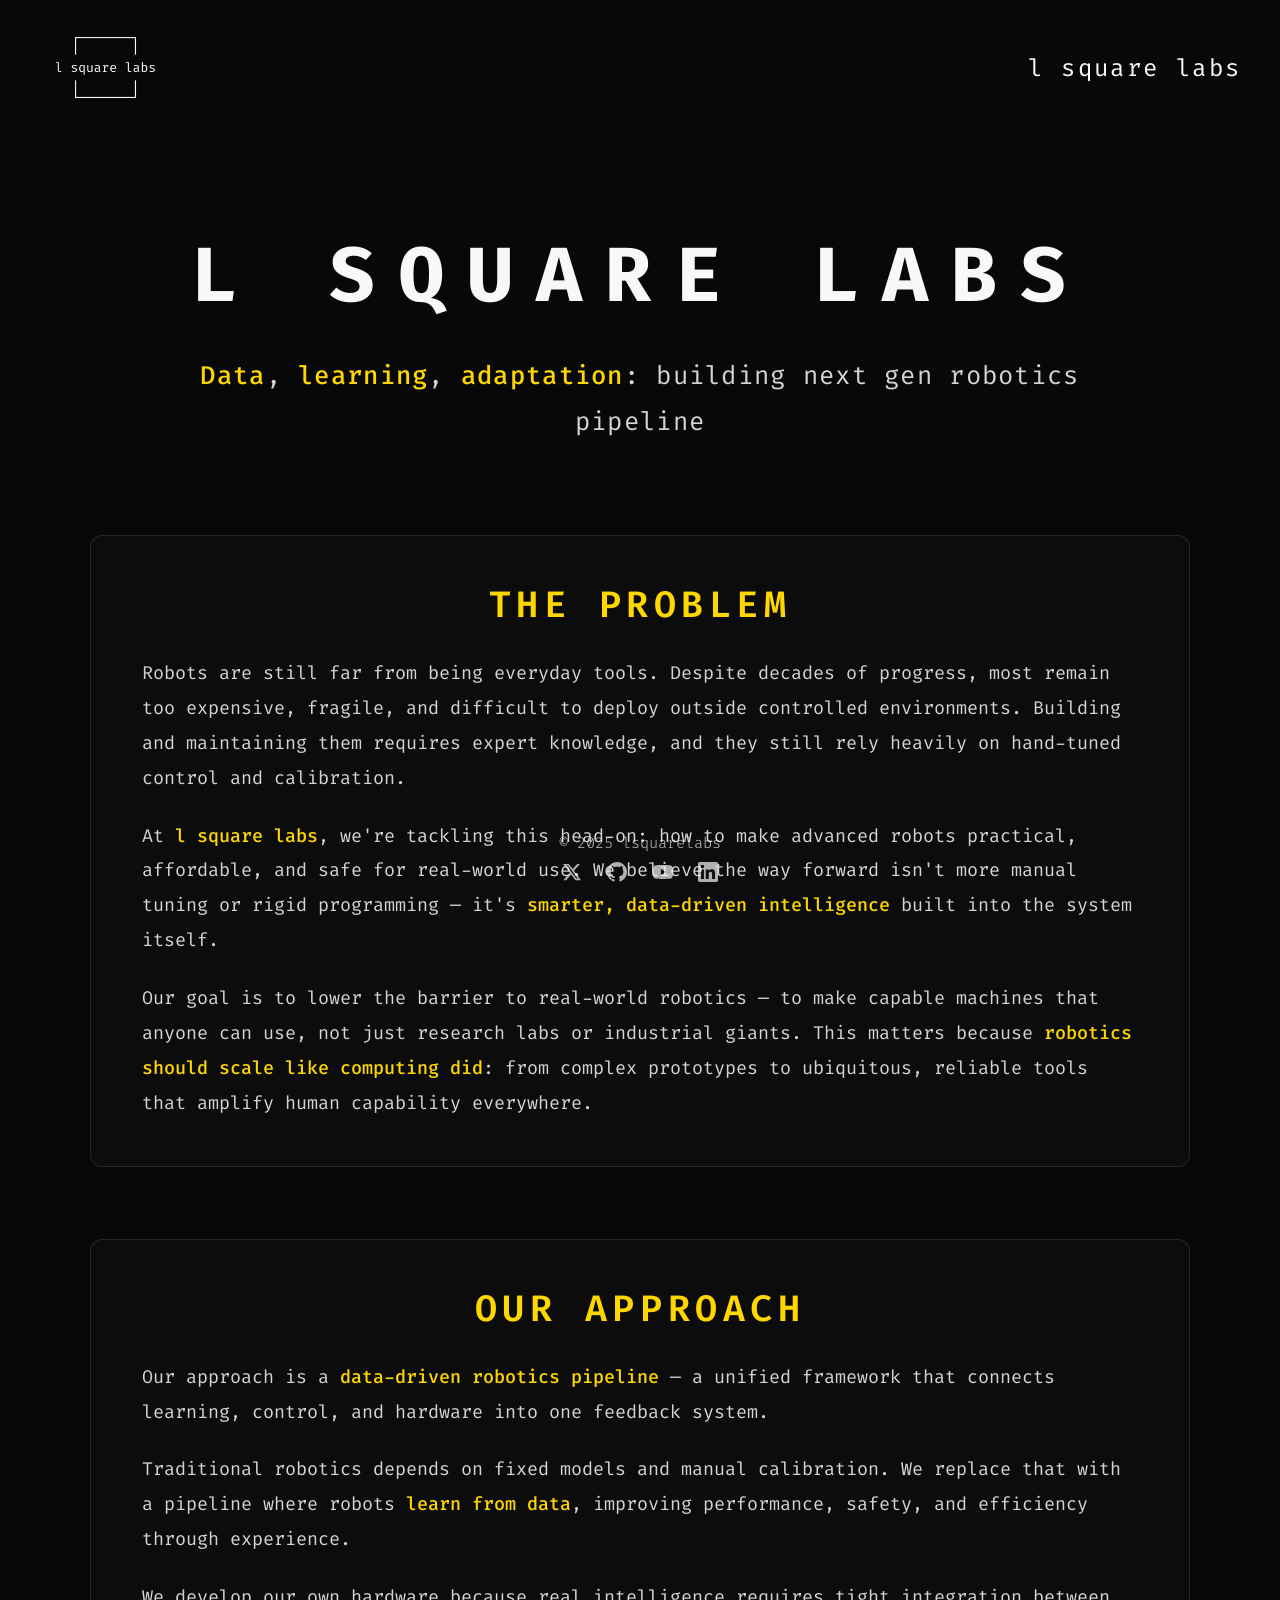
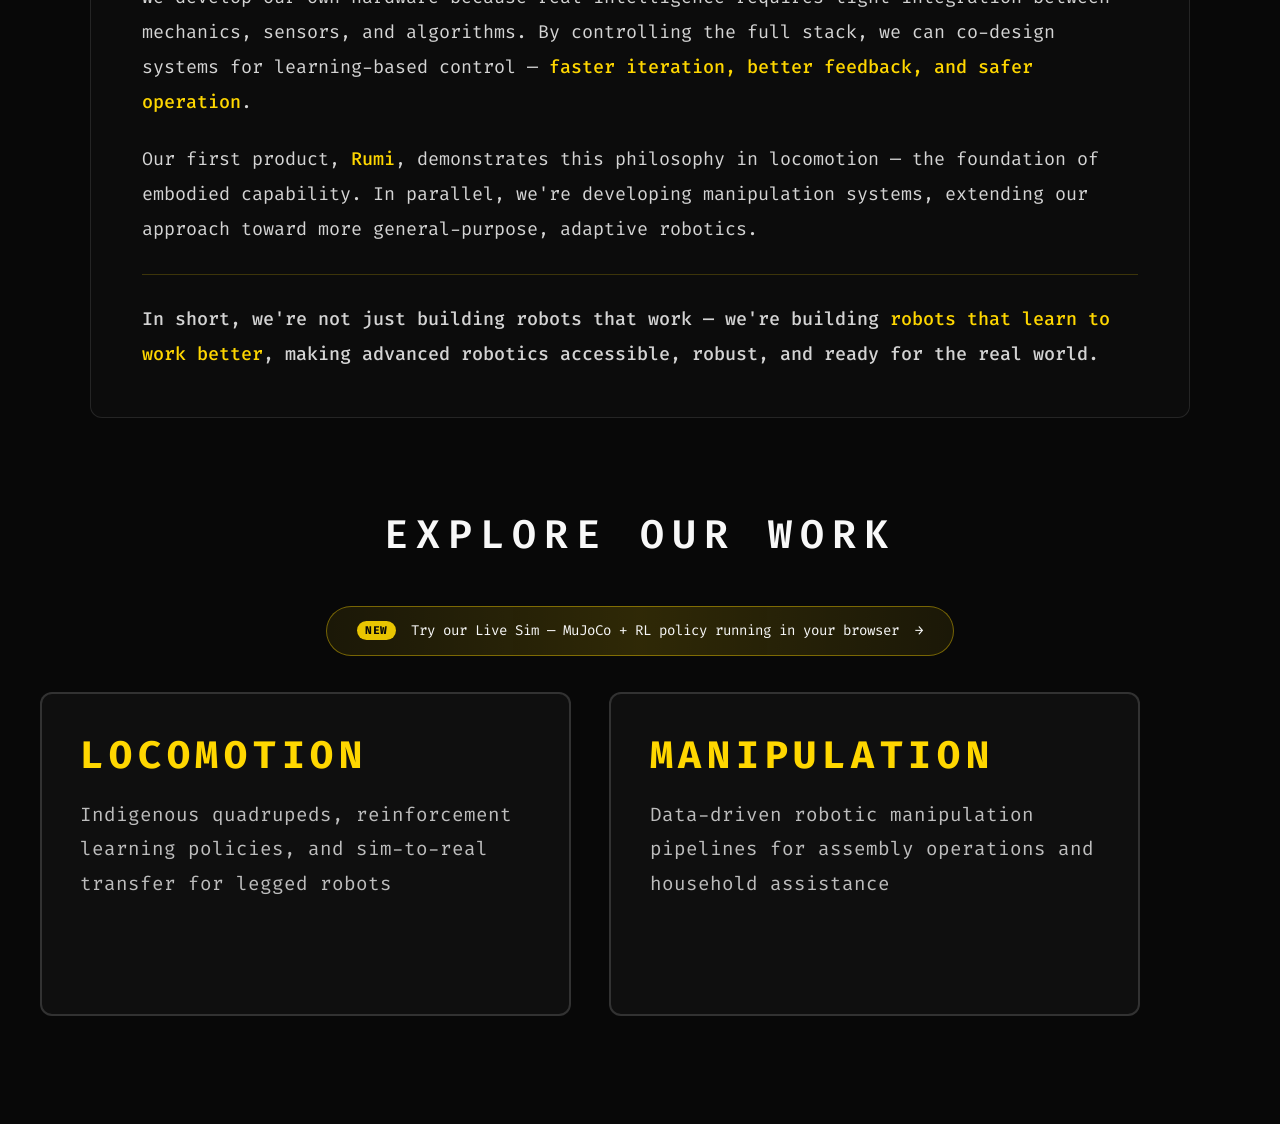
==== commit 75a1cc4b: "Fix sim link, same-tab logos, and add main-page sim CTA - Smooth-scroll handler in locomotion/script" ====
--- a/index.html
+++ b/index.html
@@ -41,6 +41,11 @@
 
         <section class="domains-section">
             <h2 class="section-title">Explore Our Work</h2>
+            <a href="/sim/" class="sim-cta" target="_blank" rel="noopener">
+                <span class="sim-cta-badge">NEW</span>
+                <span class="sim-cta-text">Try our Live Sim — MuJoCo + RL policy running in your browser</span>
+                <span class="sim-cta-arrow">→</span>
+            </a>
             <div class="domain-cards">
                 <a href="/locomotion" class="domain-card">
                     <div class="card-content">
--- a/styles.css
+++ b/styles.css
@@ -3,10 +3,6 @@
     margin: 0;
     padding: 0;
     box-sizing: border-box;
-}
-
-html {
-    scroll-behavior: smooth;
 }
 
 :root {
@@ -42,21 +38,6 @@
     padding-left: var(--spacing-x);
     padding-right: var(--spacing-x);
     z-index: 100;
-    background-color: var(--color-black);
-    border-bottom: 1px solid rgba(248, 248, 248, 0.1);
-}
-
-.logo-link {
-    text-decoration: none;
-    color: inherit;
-    transition: opacity 0.3s ease;
-    height: 100%;
-    display: flex;
-    align-items: center;
-}
-
-.logo-link:hover {
-    opacity: 0.7;
 }
 
 .logo img {
@@ -66,96 +47,6 @@
     object-fit: contain;
 }
 
-.header-title {
-    position: absolute;
-    left: 50%;
-    transform: translateX(-50%);
-    font-size: clamp(1.5rem, 3vw, 2.5rem);
-    font-weight: 700;
-    text-transform: uppercase;
-    letter-spacing: 0.3em;
-    color: var(--color-white);
-    display: flex;
-    animation: title-breathe 7.2s ease-in-out infinite;
-}
-
-@keyframes title-breathe {
-    0%, 100% {
-        transform: translateX(-50%) scale(1.0);
-    }
-    50% {
-        transform: translateX(-50%) scale(1.15);
-    }
-}
-
-.header-title .letter {
-    display: inline-block;
-}
-
-/* Static state when scrolled */
-.header-title.static {
-    animation: none !important;
-    transform: translateX(-50%) scale(1) !important;
-}
-
-.header-title.static .letter {
-    animation: none !important;
-    transform: none !important;
-    color: var(--color-white) !important;
-    box-shadow: none !important;
-}
-
-/* L and N move together - start at -6px, go to +6px */
-.header-title .walk-group-1 {
-    animation: walk-group-1 1.2s ease-in-out infinite;
-}
-
-@keyframes walk-group-1 {
-    0%, 100% {
-        transform: translateY(-6px) scale(1.1);
-        color: var(--color-white);
-        box-shadow: inset 0 0 0 0 transparent;
-    }
-    50% {
-        transform: translateY(6px) scale(0.9);
-        color: gold;
-        box-shadow: inset 0 -0.3em 0 -0.25em gold;
-    }
-}
-
-/* Both O's move together - start at +6px, go to -6px */
-.header-title .walk-group-2 {
-    animation: walk-group-2 1.2s ease-in-out infinite;
-}
-
-@keyframes walk-group-2 {
-    0%, 100% {
-        transform: translateY(6px) scale(0.9);
-        color: gold;
-        box-shadow: inset 0 -0.3em 0 -0.25em gold;
-    }
-    50% {
-        transform: translateY(-6px) scale(1.1);
-        color: var(--color-white);
-        box-shadow: inset 0 0 0 0 transparent;
-    }
-}
-
-/* Middle letters (C, O, M, O, T, I) - rock motion */
-/* Move down (+2px) when any leg touches, move up (-2px) when both legs are mid-air */
-.header-title .walk-group-3 {
-    animation: walk-group-3 1.2s ease-in-out infinite;
-}
-
-@keyframes walk-group-3 {
-    0%, 50%, 100% {
-        transform: translateY(2px);
-    }
-    25%, 75% {
-        transform: translateY(-2px);
-    }
-}
-
 .logo-text {
     font-size: clamp(1rem, 2vw, 1.5rem);
     font-weight: 400;
@@ -167,31 +58,103 @@
 /* Main Content */
 .main-content {
     margin-top: var(--header-height);
-    padding: 0 var(--spacing-x);
-    padding-top: 0;
+    padding: 6vh var(--spacing-x) 12vh;
     min-height: calc(100vh - var(--header-height));
     width: 100%;
-    overflow-y: auto;
-    background-image:
-        linear-gradient(rgba(248, 248, 248, 0.05) 1px, transparent 3px),
-        linear-gradient(90deg, rgba(248, 248, 248, 0.05) 1px, transparent 3px);
-    background-size: 25px 25px;
-    background-position: 0 0, 0 0;
-}
-
-/* Section Styles */
-.hardware-section {
-    width: 90%;
-    margin: 0 auto 6vh auto;
-    padding: 0;
-    padding-top: 0;
-}
-
-.tools-section,
-.timeline-section {
-    width: 90%;
-    margin: 0 auto 6vh auto;
-    padding: 4vh 0;
+    display: flex;
+    flex-direction: column;
+    align-items: center;
+    gap: 10vh;
+}
+
+/* Hero Section */
+.hero-section {
+    text-align: center;
+    max-width: 1000px;
+    width: 100%;
+    margin: 0 auto;
+    padding-top: 4vh;
+}
+
+.hero-title {
+    font-size: clamp(2.5rem, 6vw, 5rem);
+    font-weight: 700;
+    text-transform: uppercase;
+    letter-spacing: 0.3em;
+    color: var(--color-white);
+    margin-bottom: 3vh;
+}
+
+.hero-tagline {
+    font-size: clamp(1.1rem, 2.2vw, 1.6rem);
+    font-weight: 400;
+    color: rgba(248, 248, 248, 0.85);
+    line-height: 1.8;
+    letter-spacing: 0.05em;
+}
+
+.highlight {
+    color: gold;
+    font-weight: 500;
+}
+
+/* Mission Section */
+.mission-section {
+    width: 100%;
+    max-width: 1100px;
+    display: flex;
+    flex-direction: column;
+    gap: 8vh;
+}
+
+.mission-block {
+    background: rgba(248, 248, 248, 0.02);
+    border: 1px solid rgba(248, 248, 248, 0.1);
+    border-radius: 12px;
+    padding: 5vh 4vw;
+    transition: all 0.3s ease;
+}
+
+.mission-block:hover {
+    background: rgba(248, 248, 248, 0.04);
+    border-color: rgba(255, 215, 0, 0.3);
+}
+
+.mission-title {
+    font-size: clamp(1.8rem, 3.5vw, 2.3rem);
+    font-weight: 600;
+    color: gold;
+    text-transform: uppercase;
+    letter-spacing: 0.15em;
+    margin-bottom: 3vh;
+    text-align: center;
+}
+
+.mission-block p {
+    font-size: clamp(1rem, 1.6vw, 1.15rem);
+    color: rgba(248, 248, 248, 0.85);
+    line-height: 1.9;
+    margin-bottom: 2.5vh;
+    text-align: left;
+}
+
+.mission-block p:last-child {
+    margin-bottom: 0;
+}
+
+.mission-conclusion {
+    font-size: clamp(1.05rem, 1.7vw, 1.2rem);
+    font-weight: 500;
+    color: rgba(248, 248, 248, 0.9);
+    margin-top: 3vh;
+    padding-top: 3vh;
+    border-top: 1px solid rgba(255, 215, 0, 0.2);
+}
+
+/* Domains Section */
+.domains-section {
+    width: 100%;
+    max-width: 1200px;
 }
 
 .section-title {
@@ -199,1389 +162,215 @@
     font-weight: 600;
     text-transform: uppercase;
     letter-spacing: 0.2em;
-    margin-bottom: 4vh;
+    margin-bottom: 5vh;
     color: var(--color-white);
     text-align: center;
 }
 
-.gold-text {
-    color: gold;
-}
-
-/* Walkers Intro Section - Two Column Layout */
-.walkers-intro-section {
-    display: flex;
-    justify-content: space-between;
-    align-items: center;
-    min-height: calc(100vh - var(--header-height));
-    margin-bottom: 0;
-    padding: 4vh 0;
-    gap: 4vw;
-}
-
-.walkers-text {
-    flex: 1;
-    max-width: 45%;
-    display: flex;
-    flex-direction: column;
-    justify-content: center;
-    align-items: flex-start;
-    gap: 3vh;
-}
-
-.walkers-heading {
-    font-size: clamp(1.8rem, 4vw, 2.5rem);
-    font-weight: 600;
-    color: gold;
-    text-transform: uppercase;
-    letter-spacing: 0.2em;
-    margin: 0;
-    white-space: nowrap;
-    line-height: 1.2;
-}
-
-.walkers-heading .white-text {
-    color: var(--color-white);
-}
-
-.walkers-text p {
-    font-size: clamp(0.95rem, 1.5vw, 1.1rem);
-    color: rgba(248, 248, 248, 0.85);
-    line-height: 1.9;
-    text-align: left;
-    margin: 0;
-}
-
-.walkers-text .highlight {
-    color: gold;
-    font-weight: 500;
-}
-
-.walkers-nav-wrapper {
-    flex: 1;
-    max-width: 45%;
-    display: flex;
-    flex-direction: column;
-    justify-content: center;
-    align-items: center;
-    gap: 3vh;
-}
-
-.walkers-nav-wrapper .section-title {
-    margin: 0;
-    white-space: nowrap;
-    text-align: center;
-    line-height: 1.2;
-}
-
-/* Project Navigation */
-.project-nav {
-    display: flex;
-    flex-direction: column;
-    gap: 2.5vh;
-    width: 100%;
-    max-width: 500px;
-}
-
-.project-nav-card {
+.domain-cards {
+    display: grid;
+    grid-template-columns: repeat(2, 1fr);
+    gap: 3vw;
+    width: 100%;
+    max-width: 1100px;
+}
+
+.domain-card {
     background: rgba(248, 248, 248, 0.03);
     border: 2px solid rgba(248, 248, 248, 0.15);
-    border-radius: 10px;
-    padding: 3vh 2.5vw;
-    text-align: left;
+    border-radius: 12px;
+    padding: 4vh 3vw;
     text-decoration: none;
     color: var(--color-white);
-    transition: all 0.3s cubic-bezier(0.4, 0, 0.2, 1);
-    cursor: pointer;
+    transition: all 0.4s cubic-bezier(0.4, 0, 0.2, 1);
     position: relative;
-    display: flex;
-    flex-direction: column;
-    gap: 0.8vh;
-}
-
-.project-nav-card::after {
-    content: '→';
+    overflow: hidden;
+}
+
+.domain-card::before {
+    content: '';
     position: absolute;
-    right: 2.5vw;
-    top: 50%;
-    transform: translateY(-50%) translateX(-10px);
-    font-size: clamp(1.5rem, 2.5vw, 2rem);
+    top: 0;
+    left: -100%;
+    width: 100%;
+    height: 100%;
+    background: linear-gradient(90deg, transparent, rgba(255, 215, 0, 0.1), transparent);
+    transition: left 0.6s ease;
+}
+
+.domain-card:hover::before {
+    left: 100%;
+}
+
+.domain-card:hover {
+    background: rgba(248, 248, 248, 0.08);
+    border-color: gold;
+    transform: translateY(-8px) scale(1.02);
+    box-shadow: 0 12px 32px rgba(255, 215, 0, 0.2);
+}
+
+.card-content {
+    position: relative;
+    z-index: 1;
+}
+
+.card-content h3 {
+    font-size: clamp(1.8rem, 3vw, 2.5rem);
+    font-weight: 700;
+    color: gold;
+    margin-bottom: 2vh;
+    text-transform: uppercase;
+    letter-spacing: 0.15em;
+    transition: all 0.3s ease;
+}
+
+.domain-card:hover .card-content h3 {
+    color: rgba(255, 215, 0, 1);
+    text-shadow: 0 0 20px rgba(255, 215, 0, 0.4);
+}
+
+.card-content p {
+    font-size: clamp(1rem, 1.5vw, 1.2rem);
+    color: rgba(248, 248, 248, 0.75);
+    line-height: 1.8;
+    margin-bottom: 3vh;
+    transition: color 0.3s ease;
+}
+
+.domain-card:hover .card-content p {
+    color: rgba(248, 248, 248, 0.9);
+}
+
+.card-arrow {
+    font-size: clamp(2rem, 3vw, 3rem);
     color: gold;
     opacity: 0;
-    transition: all 0.3s cubic-bezier(0.4, 0, 0.2, 1);
-}
-
-.project-nav-card:hover {
-    background: rgba(248, 248, 248, 0.08);
-    border-color: gold;
-    transform: scale(1.02);
-    box-shadow: 0 8px 24px rgba(255, 215, 0, 0.15);
-}
-
-.project-nav-card:hover::after {
+    transform: translateX(-20px);
+    transition: all 0.4s cubic-bezier(0.4, 0, 0.2, 1);
+    text-align: right;
+}
+
+.domain-card:hover .card-arrow {
     opacity: 1;
-    transform: translateY(-50%) translateX(0);
-}
-
-.project-nav-card h3 {
-    font-size: clamp(1.4rem, 2.2vw, 1.7rem);
-    font-weight: 600;
-    color: gold;
-    margin-bottom: 0.3vh;
-    text-transform: uppercase;
-    letter-spacing: 0.12em;
-    transition: color 0.3s ease;
-}
-
-.project-nav-card:hover h3 {
-    color: rgba(255, 215, 0, 1);
-    text-shadow: 0 0 20px rgba(255, 215, 0, 0.3);
-}
-
-.project-nav-card p {
-    font-size: clamp(0.9rem, 1.4vw, 1.05rem);
-    color: rgba(248, 248, 248, 0.75);
-    font-weight: 300;
-    letter-spacing: 0.05em;
-    transition: color 0.3s ease;
-}
-
-.project-nav-card:hover p {
-    color: rgba(248, 248, 248, 0.9);
-}
-
-/* Project Container */
-.project-container {
-    margin-bottom: 8vh;
-    padding-bottom: 6vh;
-    border-bottom: 1px solid rgba(248, 248, 248, 0.1);
-}
-
-.project-container:last-of-type {
-    border-bottom: none;
-}
-
-.project-header {
-    margin-bottom: 2vh;
-}
-
-.hardware-title {
-    font-size: clamp(1.5rem, 3vw, 2rem);
-    font-weight: 600;
-    color: gold;
-    margin-bottom: 1vh;
-    text-transform: uppercase;
-    letter-spacing: 0.15em;
-}
-
-.hardware-subtitle {
-    font-size: clamp(0.9rem, 1.5vw, 1.1rem);
-    font-weight: 300;
-    color: rgba(248, 248, 248, 0.7);
-    margin-bottom: 2vh;
-    font-style: italic;
-}
-
-.project-description {
-    margin-bottom: 4vh;
-    line-height: 1.8;
-}
-
-.project-description p {
-    font-size: clamp(0.9rem, 1.5vw, 1rem);
-    color: rgba(248, 248, 248, 0.85);
-    margin-bottom: 1.5vh;
-    line-height: 1.8;
-}
-
-.project-description a {
-    color: gold;
-    text-decoration: none;
-    border-bottom: 1px solid transparent;
-    transition: border-color 0.3s ease;
-}
-
-.project-description a:hover {
-    border-bottom-color: gold;
-}
-
-/* Project Media Layout */
-.project-media {
-    display: grid;
-    grid-template-columns: 1fr 1fr;
-    gap: 3vw;
-    margin-top: 3vh;
-}
-
-.media-section {
-    display: flex;
-    flex-direction: column;
-}
-
-.media-title {
-    font-size: clamp(1.1rem, 2vw, 1.4rem);
-    font-weight: 500;
-    color: var(--color-white);
-    margin-bottom: 2vh;
-    text-transform: uppercase;
-    letter-spacing: 0.1em;
-}
-
-.media-placeholder {
-    background-color: rgba(248, 248, 248, 0.03);
-    border: 1px dashed rgba(248, 248, 248, 0.2);
-    border-radius: 8px;
-    display: flex;
-    align-items: center;
-    justify-content: center;
-    min-height: 400px;
-}
-
-.media-placeholder p {
-    font-size: clamp(0.9rem, 1.5vw, 1rem);
-    color: rgba(248, 248, 248, 0.4);
-    font-style: italic;
-}
-
-/* Carousel Gallery */
-.carousel {
-    position: relative;
-    width: 100%;
-}
-
-.carousel-container {
-    position: relative;
-    width: 100%;
-    height: 400px;
-    overflow: hidden;
-    border-radius: 8px;
-    border: 1px solid rgba(248, 248, 248, 0.15);
-}
-
-.carousel-img {
-    position: absolute;
-    width: 100%;
-    height: 100%;
-    object-fit: contain;
-    opacity: 0;
-    transition: opacity 0.5s ease-in-out;
-    background-color: rgba(248, 248, 248, 0.02);
-    pointer-events: none;
-}
-
-.carousel-img.active {
-    opacity: 1;
-    pointer-events: auto;
-}
-
-.carousel-btn {
-    position: absolute;
-    top: 50%;
-    transform: translateY(-50%);
-    background-color: rgba(248, 248, 248, 0.1);
-    color: var(--color-white);
-    border: 1px solid rgba(248, 248, 248, 0.2);
-    width: 50px;
-    height: 50px;
-    font-size: 2rem;
-    cursor: pointer;
-    z-index: 10;
-    transition: all 0.3s ease;
-    border-radius: 50%;
-    display: flex;
-    align-items: center;
-    justify-content: center;
-    line-height: 1;
-}
-
-.carousel-btn:hover {
-    background-color: rgba(255, 215, 0, 0.2);
-    border-color: gold;
-    color: gold;
-}
-
-.carousel-btn-left {
-    left: 10px;
-}
-
-.carousel-btn-right {
-    right: 10px;
-}
-
-.carousel-indicators {
-    display: flex;
-    justify-content: center;
-    gap: 10px;
-    margin-top: 15px;
-}
-
-.carousel-indicator {
-    width: 10px;
-    height: 10px;
-    border-radius: 50%;
-    background-color: rgba(248, 248, 248, 0.3);
-    cursor: pointer;
-    transition: all 0.3s ease;
-    border: 1px solid transparent;
-}
-
-.carousel-indicator.active {
-    background-color: gold;
-    border-color: gold;
-    transform: scale(1.2);
-}
-
-.carousel-indicator:hover {
-    background-color: rgba(255, 215, 0, 0.5);
-}
-
-.carousel-caption {
-    margin-top: 12px;
-    text-align: center;
-    font-size: clamp(0.85rem, 1.4vw, 1rem);
-    color: rgba(248, 248, 248, 0.75);
-    line-height: 1.5;
-    min-height: 1.5em;
-}
-
-.carousel-caption.hidden {
-    display: none;
-}
-
-.coming-soon-text {
-    font-size: clamp(0.9rem, 1.5vw, 1rem);
-    color: rgba(248, 248, 248, 0.5);
-    text-align: center;
-    padding: 4vh 0;
-    font-style: italic;
-}
-
-/* Tools Section */
-.tools-grid {
-    display: grid;
-    grid-template-columns: repeat(auto-fit, minmax(280px, 1fr));
-    gap: 3vh 3vw;
-    max-width: 800px;
-    margin: 0 auto;
-}
-
-.tool-card {
-    background-color: rgba(248, 248, 248, 0.03);
-    border: 1px solid rgba(248, 248, 248, 0.1);
-    border-radius: 8px;
-    padding: 3vh 2vw;
-    transition: all 0.3s ease;
-    text-align: center;
-}
-
-.tool-card:hover {
-    background-color: rgba(248, 248, 248, 0.05);
-    border-color: gold;
-    transform: translateY(-5px);
-}
-
-.tool-name {
-    font-size: clamp(1.3rem, 2.5vw, 1.6rem);
-    font-weight: 600;
-    color: var(--color-white);
-    margin-bottom: 1.5vh;
-    letter-spacing: 0.1em;
-}
-
-.tool-description {
-    font-size: clamp(0.85rem, 1.4vw, 0.95rem);
-    color: rgba(248, 248, 248, 0.7);
-    margin-bottom: 2vh;
-    line-height: 1.5;
-}
-
-.tool-link {
-    display: inline-block;
-    color: gold;
-    text-decoration: none;
-    font-size: clamp(0.9rem, 1.5vw, 1rem);
-    font-weight: 500;
-    transition: transform 0.3s ease;
-}
-
-.tool-link:hover {
-    transform: translateX(5px);
-}
-
-/* Timeline Section */
-.timeline {
-    position: relative;
-    max-width: 1000px;
-    margin: 0 auto;
-    padding: 4vh 0;
-}
-
-/* Central gold line with animation */
-.timeline::before {
-    content: '';
-    position: absolute;
-    left: 50%;
-    top: 0;
-    bottom: 0;
-    width: 2px;
-    background-color: gold;
-    transform: translateX(-50%);
-    height: 0;
-    z-index: 1;
-}
-
-/* Trigger animation when visible */
-.timeline.timeline-visible::before {
-    animation: timeline-line-grow 1.5s ease-out forwards;
-}
-
-@keyframes timeline-line-grow {
-    from {
-        height: 0;
-    }
-    to {
-        height: 100%;
-    }
-}
-
-.timeline-item {
-    position: relative;
-    margin-bottom: 6vh;
-    width: 100%;
-    display: flex;
-    justify-content: flex-end;
-    opacity: 0;
-    transform: translateY(20px);
-    z-index: 2;
-}
-
-/* Trigger animation when visible */
-.timeline.timeline-visible .timeline-item {
-    animation: timeline-item-fade-in 0.6s ease-out forwards;
-}
-
-/* Stagger animation for each item */
-.timeline.timeline-visible .timeline-item:nth-child(1) { animation-delay: 0.2s; }
-.timeline.timeline-visible .timeline-item:nth-child(2) { animation-delay: 0.4s; }
-.timeline.timeline-visible .timeline-item:nth-child(3) { animation-delay: 0.6s; }
-.timeline.timeline-visible .timeline-item:nth-child(4) { animation-delay: 0.8s; }
-.timeline.timeline-visible .timeline-item:nth-child(5) { animation-delay: 1s; }
-.timeline.timeline-visible .timeline-item:nth-child(6) { animation-delay: 1.2s; }
-
-@keyframes timeline-item-fade-in {
-    from {
-        opacity: 0;
-        transform: translateY(20px);
-    }
-    to {
-        opacity: 1;
-        transform: translateY(0);
-    }
-}
-
-.timeline-item:last-child {
-    margin-bottom: 0;
-}
-
-/* Alternate to left side */
-.timeline-item:nth-child(even) {
-    justify-content: flex-start;
-}
-
-/* Gold circle dots with pulse animation */
-.timeline-item::before {
-    content: '';
-    position: absolute;
-    left: 50%;
-    top: 50%;
-    width: 16px;
-    height: 16px;
-    background-color: gold;
-    border: 3px solid var(--color-black);
-    border-radius: 50%;
-    transform: translate(-50%, -50%);
-    z-index: 3;
-    box-shadow: 0 0 0 3px gold;
-    animation: timeline-dot-pop 0.4s ease-out;
-}
-
-/* Latest event dot has pulse animation */
-.timeline-item:first-child::before {
-    animation: timeline-dot-pulse 2s ease-in-out infinite;
-}
-
-@keyframes timeline-dot-pop {
-    0% {
-        transform: translateX(-50%) scale(0);
-    }
-    50% {
-        transform: translateX(-50%) scale(1.2);
-    }
-    100% {
-        transform: translateX(-50%) scale(1);
-    }
-}
-
-@keyframes timeline-dot-pulse {
-    0%, 100% {
-        box-shadow: 0 0 0 3px gold;
-    }
-    50% {
-        box-shadow: 0 0 0 8px rgba(255, 215, 0, 0.3);
-    }
-}
-
-.timeline-content {
-    background-color: rgba(248, 248, 248, 0.03);
-    border: 1px solid rgba(248, 248, 248, 0.15);
-    border-radius: 8px;
-    padding: 2.5vh 2vw;
-    width: 42%;
-    text-align: left;
-    transition: all 0.3s ease;
-    position: relative;
-    z-index: 2;
-}
-
-/* Highlight latest event */
-.timeline-item:first-child .timeline-content {
-    background-color: rgba(255, 215, 0, 0.08);
-    border: 2px solid gold;
-    box-shadow: 0 0 20px rgba(255, 215, 0, 0.2);
-}
-
-.timeline-item:first-child .timeline-content::after {
-    content: 'LATEST';
-    position: absolute;
-    top: -12px;
-    right: 20px;
-    background-color: gold;
-    color: var(--color-black);
-    font-size: clamp(0.65rem, 1.2vw, 0.75rem);
-    font-weight: 700;
-    padding: 0.3vh 1vw;
-    border-radius: 4px;
-    letter-spacing: 0.1em;
-}
-
-.timeline-item:first-child:nth-child(even) .timeline-content::after {
-    right: auto;
-    left: 20px;
-}
-
-/* Right side items (odd) - align text right */
-.timeline-item:nth-child(odd) .timeline-content {
-    text-align: right;
-}
-
-/* Left side items (even) - align text left */
-.timeline-item:nth-child(even) .timeline-content {
-    text-align: left;
-}
-
-.timeline-content:hover {
-    background-color: rgba(8, 8, 8, 1);
-    border-color: gold;
-    transform: scale(1.02);
-}
-
-.timeline-item:first-child .timeline-content:hover {
-    background-color: rgba(8, 8, 8, 1);
-    box-shadow: 0 0 30px rgba(255, 215, 0, 0.3);
-}
-
-.timeline-title {
-    font-size: clamp(1.1rem, 2vw, 1.4rem);
-    font-weight: 500;
-    color: var(--color-white);
-    margin-bottom: 1vh;
-    letter-spacing: 0.05em;
-}
-
-.timeline-date {
-    font-size: clamp(0.85rem, 1.4vw, 1rem);
-    color: rgba(248, 248, 248, 0.6);
-    font-weight: 300;
-    font-style: italic;
-}
-
-/* Large Desktop (1920px+) */
-@media (min-width: 1920px) {
-    .hardware-section {
-        width: 85%;
-        max-width: 1800px;
-    }
-
-    .carousel-container {
-        height: 500px;
-    }
-
-    .media-placeholder {
-        min-height: 500px;
-    }
-}
-
-/* Desktop (1440px - 1919px) */
-@media (min-width: 1440px) and (max-width: 1919px) {
-    .carousel-container {
-        height: 450px;
-    }
-
-    .media-placeholder {
-        min-height: 450px;
-    }
-}
-
-/* Laptop/Small Desktop (1024px - 1439px) */
-@media (min-width: 1024px) and (max-width: 1439px) {
-    .hardware-section {
-        width: 92%;
-    }
-
-    .carousel-container {
-        height: 380px;
-    }
-
-    .media-placeholder {
-        min-height: 380px;
-    }
-
-    .project-description p {
-        font-size: clamp(0.85rem, 1.4vw, 0.95rem);
-    }
-}
-
-/* Tablet Landscape (768px - 1023px) */
-@media (min-width: 768px) and (max-width: 1023px) {
+    transform: translateX(0);
+}
+
+/* Tablet Responsive Design */
+@media (max-width: 1024px) {
+    .main-content {
+        gap: 7vh;
+        padding: 5vh 4vw 12vh;
+    }
+
+    .mission-section {
+        gap: 6vh;
+    }
+
+    .mission-block {
+        padding: 4vh 5vw;
+    }
+
+    .domain-cards {
+        gap: 3vw;
+    }
+}
+
+/* Mobile Responsive Design */
+@media (max-width: 768px) {
     :root {
-        --header-height: 13vh;
-        --spacing-x: 4vw;
-    }
-
-    .hardware-section {
-        width: 94%;
-    }
-
-    .walkers-intro-section {
-        flex-direction: column;
+        --header-height: 12vh;
+    }
+
+    .main-content {
+        gap: 6vh;
+        padding: 4vh 5vw 10vh;
+    }
+
+    .hero-section {
+        padding-top: 2vh;
+    }
+
+    .mission-section {
         gap: 5vh;
-        margin-bottom: 6vh;
-        min-height: auto;
-        padding: 4vh 0;
-    }
-
-    .walkers-text,
-    .walkers-nav-wrapper {
-        max-width: 100%;
-        width: 100%;
-    }
-
-    .walkers-text {
-        align-items: center;
-    }
-
-    .walkers-text p {
-        text-align: left;
-        font-size: clamp(1rem, 1.7vw, 1.15rem);
-    }
-
-    .walkers-heading {
-        font-size: clamp(1.3rem, 2vw, 1.6rem);
-        text-align: center;
-    }
-
-    .project-container {
-        margin-bottom: 6vh;
-        padding-bottom: 5vh;
-    }
-
-    .project-media {
-        gap: 3vw;
-    }
-
-    .carousel-container {
-        height: 320px;
-    }
-
-    .media-placeholder {
-        min-height: 320px;
-    }
-
-    .carousel-btn {
-        width: 42px;
-        height: 42px;
-        font-size: 1.6rem;
-    }
-
-    .media-title {
-        font-size: clamp(1rem, 1.8vw, 1.2rem);
-    }
-
-    .tools-grid {
-        grid-template-columns: 1fr 1fr;
-        gap: 3vh 4vw;
-    }
-
-    .section-title {
-        font-size: clamp(1.6rem, 3.5vw, 2.2rem);
-    }
-
-    .timeline-content {
-        width: 40%;
-    }
-}
-
-/* 2-element header layout for small screens */
-@media (max-width: 599px) {
-    .logo-text {
-        display: none;
-    }
-
-    .logo {
-        justify-content: space-between;
-    }
-
-    .header-title {
-        position: static;
-        transform: none;
-        font-size: clamp(1rem, 4vw, 1.8rem);
-        letter-spacing: 0.2em;
-    }
-}
-
-/* Tablet Portrait (600px - 767px) */
-@media (min-width: 600px) and (max-width: 767px) {
-    :root {
-        --header-height: 14vh;
-        --spacing-x: 5vw;
-        --spacing-y: 3vh;
-    }
-
-    .hardware-section {
-        width: 94%;
-    }
-
-    .walkers-intro-section {
-        flex-direction: column;
-        gap: 5vh;
-        margin-bottom: 5vh;
-        min-height: auto;
-        padding: 4vh 0;
-    }
-
-    .walkers-text,
-    .walkers-nav-wrapper {
-        max-width: 100%;
-        width: 100%;
-    }
-
-    .walkers-text {
-        align-items: center;
-    }
-
-    .walkers-text p {
-        text-align: left;
-        font-size: clamp(0.95rem, 2vw, 1.05rem);
-    }
-
-    .walkers-heading {
-        font-size: clamp(1.2rem, 3vw, 1.5rem);
-        text-align: center;
-    }
-
-    .project-nav {
-        gap: 2.5vh;
-    }
-
-    .project-nav-card {
-        padding: 3vh 5vw;
-    }
-
-    .project-container {
-        margin-bottom: 7vh;
-        padding-bottom: 4vh;
-    }
-
-    .project-media {
+    }
+
+    .mission-block {
+        padding: 4vh 6vw;
+    }
+
+    .mission-block p {
+        line-height: 1.8;
+    }
+
+    .domain-cards {
         grid-template-columns: 1fr;
         gap: 4vh;
     }
 
-    .carousel-container {
-        height: 350px;
-    }
-
-    .media-placeholder {
-        min-height: 280px;
-    }
-
-    .carousel-btn {
-        width: 40px;
-        height: 40px;
-        font-size: 1.5rem;
-    }
-
-    .carousel-btn-left {
-        left: 8px;
-    }
-
-    .carousel-btn-right {
-        right: 8px;
-    }
-
-    .hardware-title {
-        font-size: clamp(1.4rem, 4vw, 1.8rem);
-    }
-
-    .section-title {
-        font-size: clamp(1.5rem, 5vw, 2rem);
-        margin-bottom: 3vh;
-    }
-
-    .tools-grid {
-        grid-template-columns: 1fr;
-        gap: 3vh;
-    }
-
-    .tool-card {
+    .domain-card {
+        padding: 3.5vh 5vw;
+    }
+
+    .card-content p {
+        line-height: 1.7;
+    }
+
+    .hero-title {
+        letter-spacing: 0.2em;
+    }
+}
+
+/* Small Mobile Responsive Design */
+@media (max-width: 480px) {
+    :root {
+        --header-height: 10vh;
+        --spacing-x: 5vw;
+    }
+
+    .main-content {
+        gap: 5vh;
+        padding: 3vh 5vw 8vh;
+    }
+
+    .hero-section {
+        padding-top: 1vh;
+    }
+
+    .hero-tagline {
+        line-height: 1.7;
+    }
+
+    .mission-section {
+        gap: 4vh;
+    }
+
+    .mission-block {
         padding: 3vh 5vw;
-    }
-
-    .timeline-item {
-        justify-content: center !important;
-    }
-
-    .timeline-item::before {
-        top: -35px;
-        transform: translateX(-50%);
-    }
-
-    .timeline-content {
-        width: 75%;
-        text-align: center !important;
-        background-color: rgba(8, 8, 8, 1);
-        border-color: gold;
-    }
-
-    .timeline-item:first-child .timeline-content {
-        background-color: rgba(8, 8, 8, 1);
-    }
-}
-
-/* Mobile Landscape (480px - 599px) */
-@media (min-width: 480px) and (max-width: 599px) {
-    :root {
-        --header-height: 13vh;
-        --spacing-x: 5vw;
-    }
-
-    .hardware-section {
-        width: 95%;
-    }
-
-    .walkers-intro-section {
-        flex-direction: column;
-        gap: 4vh;
-        margin-bottom: 4vh;
-        min-height: auto;
-        padding: 3vh 0;
-    }
-
-    .walkers-text,
-    .walkers-nav-wrapper {
-        max-width: 100%;
-        width: 100%;
-    }
-
-    .walkers-text {
-        align-items: center;
-    }
-
-    .walkers-text p {
-        text-align: left;
-        font-size: clamp(0.9rem, 2.2vw, 1rem);
-        line-height: 1.7;
-    }
-
-    .walkers-heading {
-        font-size: clamp(1.15rem, 3.5vw, 1.4rem);
-        text-align: center;
-    }
-
-    .project-nav {
-        gap: 2vh;
-    }
-
-    .project-nav-card {
-        padding: 2.5vh 5vw;
-    }
-
-    .project-container {
-        margin-bottom: 6vh;
-        padding-bottom: 4vh;
-    }
-
-    .project-header {
+        border-radius: 8px;
+    }
+
+    .mission-title {
+        margin-bottom: 2.5vh;
+        letter-spacing: 0.1em;
+    }
+
+    .mission-block p {
         margin-bottom: 2vh;
-    }
-
-    .project-description {
-        margin-bottom: 3vh;
-    }
-
-    .project-media {
-        grid-template-columns: 1fr;
-        gap: 3vh;
-    }
-
-    .carousel-container {
-        height: 280px;
-    }
-
-    .media-placeholder {
-        min-height: 240px;
-    }
-
-    .carousel-btn {
-        width: 38px;
-        height: 38px;
-        font-size: 1.4rem;
-    }
-
-    .carousel-btn-left {
-        left: 6px;
-    }
-
-    .carousel-btn-right {
-        right: 6px;
-    }
-
-    .carousel-indicators {
-        gap: 8px;
-        margin-top: 12px;
-    }
-
-    .hardware-title {
-        font-size: clamp(1.3rem, 5vw, 1.6rem);
-        letter-spacing: 0.12em;
-    }
-
-    .hardware-subtitle {
-        font-size: clamp(0.85rem, 2vw, 1rem);
-    }
-
-    .media-title {
-        font-size: clamp(1rem, 2.5vw, 1.2rem);
-        margin-bottom: 1.5vh;
-    }
-
-    .section-title {
-        font-size: clamp(1.4rem, 5.5vw, 1.8rem);
-        letter-spacing: 0.18em;
-    }
-
-    .tool-card {
-        padding: 2.5vh 5vw;
-    }
-
-    .timeline-item {
-        justify-content: center !important;
-    }
-
-    .timeline-item::before {
-        top: -35px;
-        transform: translateX(-50%);
-    }
-
-    .timeline-content {
-        width: 80%;
-        padding: 2vh 4vw;
-        text-align: center !important;
-        background-color: rgba(8, 8, 8, 1);
-        border-color: gold;
-    }
-
-    .timeline-item:first-child .timeline-content {
-        background-color: rgba(8, 8, 8, 1);
-    }
-
-    .timeline-title {
-        font-size: clamp(1rem, 2.5vw, 1.2rem);
-    }
-
-    .timeline-date {
-        font-size: clamp(0.8rem, 2vw, 0.95rem);
-    }
-}
-
-/* Small Mobile Portrait (320px - 479px) */
-@media (max-width: 479px) {
-    :root {
-        --header-height: 12vh;
-        --spacing-x: 6vw;
-        --spacing-y: 2.5vh;
-    }
-
-    body {
-        font-size: 14px;
-    }
-
-    .hardware-section,
-    .tools-section,
-    .timeline-section {
-        width: 96%;
-        padding: 3vh 0;
-    }
-
-    .walkers-intro-section {
-        flex-direction: column;
-        gap: 4vh;
-        margin-bottom: 4vh;
-        min-height: auto;
-        padding: 3vh 0;
-    }
-
-    .walkers-text,
-    .walkers-nav-wrapper {
-        max-width: 100%;
-        width: 100%;
-    }
-
-    .walkers-text {
-        align-items: center;
-    }
-
-    .walkers-text p {
-        text-align: left;
-        font-size: clamp(0.85rem, 3vw, 0.95rem);
-        line-height: 1.7;
-    }
-
-    .walkers-heading {
-        font-size: clamp(1.1rem, 4vw, 1.3rem);
-        text-align: center;
-    }
-
-    .project-nav {
-        gap: 2vh;
-    }
-
-    .project-nav-card {
-        padding: 2vh 4vw;
-    }
-
-    .project-container {
-        margin-bottom: 5vh;
-        padding-bottom: 3vh;
-    }
-
-    .project-header {
-        margin-bottom: 1.5vh;
-    }
-
-    .project-description {
-        margin-bottom: 2.5vh;
-    }
-
-    .project-description p {
-        font-size: clamp(0.8rem, 3vw, 0.9rem);
-        line-height: 1.5;
-        margin-bottom: 1.2vh;
-    }
-
-    .project-media {
-        grid-template-columns: 1fr;
-        gap: 3vh;
-        margin-top: 2vh;
-    }
-
-    .carousel-container {
-        height: 240px;
-    }
-
-    .media-placeholder {
-        min-height: 200px;
-    }
-
-    .carousel-btn {
-        width: 32px;
-        height: 32px;
-        font-size: 1.2rem;
-    }
-
-    .carousel-btn-left {
-        left: 5px;
-    }
-
-    .carousel-btn-right {
-        right: 5px;
-    }
-
-    .carousel-indicators {
-        gap: 6px;
-        margin-top: 10px;
-    }
-
-    .carousel-indicator {
-        width: 7px;
-        height: 7px;
-    }
-
-    .hardware-title {
-        font-size: clamp(1.2rem, 5.5vw, 1.5rem);
-        letter-spacing: 0.1em;
-        margin-bottom: 0.8vh;
-    }
-
-    .hardware-subtitle {
-        font-size: clamp(0.75rem, 2.5vw, 0.9rem);
-        margin-bottom: 1.5vh;
-    }
-
-    .media-title {
-        font-size: clamp(0.95rem, 3vw, 1.1rem);
-        margin-bottom: 1.2vh;
-        letter-spacing: 0.08em;
-    }
-
-    .section-title {
-        font-size: clamp(1.3rem, 6vw, 1.6rem);
+        line-height: 1.75;
+    }
+
+    .mission-conclusion {
+        margin-top: 2.5vh;
+        padding-top: 2.5vh;
+    }
+
+    .domain-card {
+        padding: 3vh 5vw;
+        border-radius: 8px;
+    }
+
+    .hero-title {
         letter-spacing: 0.15em;
-        margin-bottom: 2.5vh;
-    }
-
-    .tool-card {
-        padding: 2.5vh 6vw;
-    }
-
-    .tool-name {
-        font-size: clamp(1.1rem, 3.5vw, 1.3rem);
-        margin-bottom: 1.2vh;
-    }
-
-    .tool-description {
-        font-size: clamp(0.75rem, 2.2vw, 0.85rem);
-        margin-bottom: 1.5vh;
-    }
-
-    .tool-link {
-        font-size: clamp(0.8rem, 2.5vw, 0.9rem);
-    }
-
-    .timeline-item {
-        justify-content: center !important;
-    }
-
-    .timeline-item::before {
-        top: -35px;
-        transform: translateX(-50%);
-    }
-
-    .timeline-content {
-        width: 85%;
-        padding: 2vh 5vw;
-        text-align: center !important;
-        background-color: rgba(8, 8, 8, 1);
-        border-color: gold;
-    }
-
-    .timeline-item:first-child .timeline-content {
-        background-color: rgba(8, 8, 8, 1);
-    }
-
-    .timeline-title {
-        font-size: clamp(0.95rem, 3vw, 1.15rem);
-        margin-bottom: 0.8vh;
-    }
-
-    .timeline-date {
-        font-size: clamp(0.75rem, 2.5vw, 0.9rem);
-    }
-
-    .footer p {
-        font-size: clamp(0.7rem, 2vw, 0.85rem);
-    }
-}
-
-/* Extra Small Mobile (max 359px) */
-@media (max-width: 359px) {
-    :root {
-        --header-height: 11vh;
-        --spacing-x: 5vw;
-    }
-
-    .hardware-section,
-    .tools-section,
-    .timeline-section {
-        width: 98%;
-    }
-
-    .carousel-container {
-        height: 200px;
-    }
-
-    .media-placeholder {
-        min-height: 180px;
-    }
-
-    .carousel-btn {
-        width: 28px;
-        height: 28px;
-        font-size: 1rem;
-    }
-
-    .hardware-title {
-        font-size: clamp(1.1rem, 6vw, 1.3rem);
-    }
-
-    .section-title {
-        font-size: clamp(1.2rem, 7vw, 1.4rem);
-    }
-
-    .project-description p {
-        font-size: clamp(0.75rem, 3.5vw, 0.85rem);
-    }
-
-    .timeline-item {
-        justify-content: center !important;
-    }
-
-    .timeline-item::before {
-        top: -35px;
-        transform: translateX(-50%);
-        width: 12px;
-        height: 12px;
-    }
-
-    .timeline-content {
-        width: 90%;
-        text-align: center !important;
-        background-color: rgba(8, 8, 8, 1);
-        border-color: gold;
-    }
-
-    .timeline-item:first-child .timeline-content {
-        background-color: rgba(8, 8, 8, 1);
-    }
-}
-
-/* Landscape Mobile (short height) */
-@media (max-height: 600px) and (orientation: landscape) {
-    :root {
-        --header-height: 18vh;
-        --spacing-y: 2vh;
-    }
-
-    .project-container {
-        margin-bottom: 4vh;
-        padding-bottom: 3vh;
-    }
-
-    .project-media {
-        grid-template-columns: 1fr 1fr;
-        gap: 3vw;
-    }
-
-    .carousel-container {
-        height: 50vh;
-    }
-
-    .media-placeholder {
-        min-height: 50vh;
-    }
-
-    .section-title {
-        font-size: clamp(1.2rem, 4vh, 1.8rem);
-        margin-bottom: 2vh;
-    }
-
-    .hardware-title {
-        font-size: clamp(1rem, 3.5vh, 1.5rem);
-    }
-
-    .project-description {
-        margin-bottom: 2vh;
-    }
-
-    .project-description p {
-        font-size: clamp(0.8rem, 2.5vh, 0.95rem);
-        margin-bottom: 1vh;
-    }
-
-    .media-title {
-        font-size: clamp(0.9rem, 2.8vh, 1.1rem);
-        margin-bottom: 1vh;
-    }
-
-    .carousel-btn {
-        width: 36px;
-        height: 36px;
-        font-size: 1.3rem;
-    }
-
-    .tools-grid {
-        grid-template-columns: 1fr 1fr;
-    }
-
-    .tool-card {
-        padding: 2vh 3vw;
-    }
-
-    .timeline-item {
-        justify-content: center !important;
-    }
-
-    .timeline-item::before {
-        top: -35px;
-        transform: translateX(-50%);
-    }
-
-    .timeline-content {
-        width: 80%;
-        text-align: center !important;
-        background-color: rgba(8, 8, 8, 1);
-        border-color: gold;
-    }
-
-    .timeline-item:first-child .timeline-content {
-        background-color: rgba(8, 8, 8, 1);
-    }
-}
-
-/* Very Short Landscape (max 400px height) */
-@media (max-height: 400px) and (orientation: landscape) {
-    :root {
-        --header-height: 22vh;
-    }
-
-    .hardware-section,
-    .tools-section,
-    .timeline-section {
-        padding: 2vh 0;
-    }
-
-    .project-container {
-        margin-bottom: 3vh;
-        padding-bottom: 2vh;
-    }
-
-    .carousel-container {
-        height: 45vh;
-    }
-
-    .media-placeholder {
-        min-height: 45vh;
-    }
-
-    .section-title {
-        font-size: clamp(1rem, 4.5vh, 1.4rem);
-        margin-bottom: 1.5vh;
-    }
-
-    .carousel-btn {
-        width: 30px;
-        height: 30px;
-        font-size: 1.1rem;
     }
 }
 
@@ -1638,7 +427,7 @@
     .social-links {
         gap: 4vw;
     }
-    
+
     .social-links svg {
         width: 18px;
         height: 18px;
@@ -1649,13 +438,63 @@
     .footer {
         gap: 0.8vh;
     }
-    
+
     .social-links {
         gap: 5vw;
     }
-    
+
     .social-links svg {
         width: 16px;
         height: 16px;
     }
 }
+
+.sim-cta {
+    display: flex;
+    align-items: center;
+    justify-content: center;
+    gap: 1.2vw;
+    width: fit-content;
+    margin: 0 auto 4vh;
+    padding: 1.6vh 2.4vw;
+    background: linear-gradient(90deg, rgba(255, 215, 0, 0.08), rgba(255, 215, 0, 0.16), rgba(255, 215, 0, 0.08));
+    border: 1px solid rgba(255, 215, 0, 0.4);
+    border-radius: 999px;
+    color: var(--color-white);
+    text-decoration: none;
+    font-family: 'Fira Code', monospace;
+    font-size: clamp(0.85rem, 1.1vw, 1rem);
+    transition: all 0.3s cubic-bezier(0.4, 0, 0.2, 1);
+}
+
+.sim-cta:hover {
+    border-color: rgba(255, 215, 0, 0.8);
+    background: linear-gradient(90deg, rgba(255, 215, 0, 0.12), rgba(255, 215, 0, 0.24), rgba(255, 215, 0, 0.12));
+    transform: translateY(-1px);
+}
+
+.sim-cta-badge {
+    background: rgba(255, 215, 0, 0.9);
+    color: var(--color-black);
+    font-weight: 700;
+    font-size: 0.7rem;
+    letter-spacing: 0.05em;
+    padding: 2px 8px;
+    border-radius: 999px;
+}
+
+.sim-cta-arrow {
+    transition: transform 0.3s ease;
+}
+
+.sim-cta:hover .sim-cta-arrow {
+    transform: translateX(4px);
+}
+
+@media (max-width: 600px) {
+    .sim-cta {
+        gap: 2vw;
+        padding: 1.4vh 4vw;
+        font-size: 0.8rem;
+    }
+}
